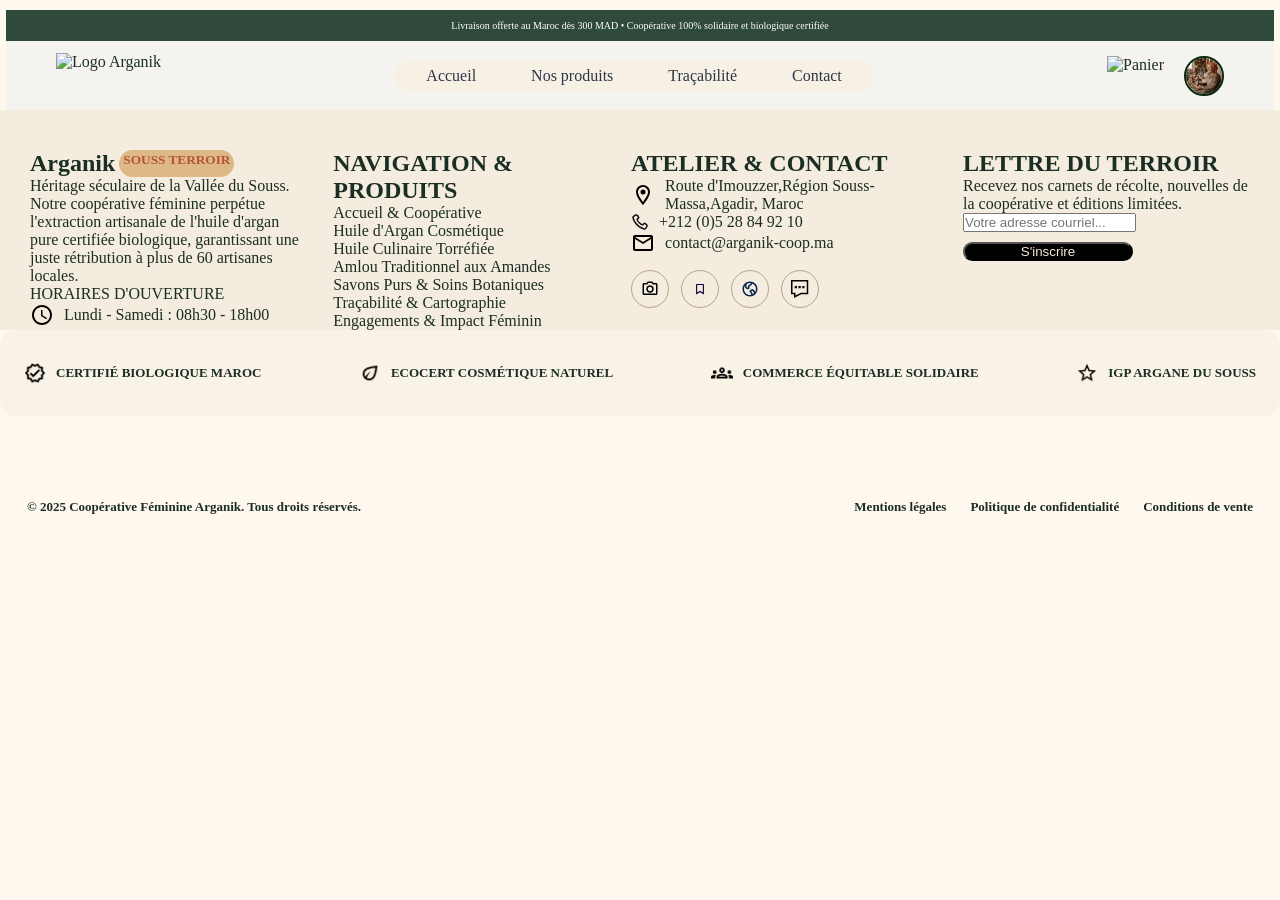
==== index.html @ 03d0227c "Amelioration du site" ====
<!DOCTYPE html>
<html lang="en">
  <head>
    <meta charset="UTF-8" />
    <meta name="viewport" content="width=device-width, initial-scale=1" />
    <title>Arganik</title>
    <link rel="stylesheet" href="style.css" />
  </head>

  <body>
    <header>
      <div class="headline">
        <p>
          Livraison offerte au Maroc dès 300 MAD • Coopérative 100% solidaire et
          biologique certifiée
        </p>
      </div>
        
<div class="navbar">
  <img id="logo" src="image/arganik-logo.png" alt="Logo Arganik" />

  <input type="checkbox" id="menu-toggle">

  <label for="menu-toggle" class="burger">
    ☰
  </label>

  <nav aria-label="Navigation principale">
       <ul class="menu">
                    <li><a href="index.html" class="lien-actif">Accueil</a></li>
                    <li><a href="ourProducts.html">Nos produits</a></li>
                    <li><a href="Traçabilité.html">Traçabilité</a></li>
                    <li><a href="contact-commande.html">Contact</a></li>
  </nav>

  <div class="user">
    <img id="panier" src="image/ajout-panier.svg" alt="Panier">
    <img id="profile" src="image/avatar-utilisateur.jpg" alt="Profil">
  </div>
</div>

      </div>
    </header>
    <main></main>
    <footer class="footer">
      <div class="footer-conteneur">
        <div class="pied-haut">
          <div>
            <div class="footer-h2">
              <h2>Arganik</h2>
              <h5 class="footer-pretitle">SOUSS TERROIR</h5>
            </div>
            <p>
              Héritage séculaire de la Vallée du Souss. Notre coopérative
              féminine perpétue l'extraction artisanale de l'huile d'argan pure
              certifiée biologique, garantissant une juste rétribution à plus de
              60 artisanes locales.
            </p>
            <p class="color">HORAIRES D'OUVERTURE</p>
            <div class="footer-icons">
              <img src="icons/horloge.svg" alt="" />
              <p>Lundi - Samedi : 08h30 - 18h00</p>
            </div>
          </div>
          <div>
            <h2>NAVIGATION & PRODUITS</h2>
            <p>Accueil & Coopérative</p>
            <p>Huile d'Argan Cosmétique</p>
            <p>Huile Culinaire Torréfiée</p>
            <p>Amlou Traditionnel aux Amandes</p>
            <p>Savons Purs & Soins Botaniques</p>
            <p>Traçabilité & Cartographie</p>
            <p>Engagements & Impact Féminin</p>
          </div>
          <div>
            <h2>ATELIER & CONTACT</h2>
            <div class="footer-icons">
              <img src="icons/localisation.svg" />
              <p>Route d'Imouzzer,Région Souss-Massa,Agadir, Maroc</p>
            </div>
            <div class="footer-icons">
              <img src="icons/call-receive-svgrepo-com.svg" class="call-icon" />
              <p>+212 (0)5 28 84 92 10</p>
            </div>
            <div class="footer-icons">
              <img src="icons/email.svg" />
              <p>contact@arganik-coop.ma</p>
            </div>
            <div class="footer-icons">
              <div class="icons">
                <img src="icons/appareil-photo.svg" class="icon" />
              </div>
              <div class="icons">
                <img src="icons/save-svgrepo-com.svg" class="icon" />
              </div>
              <div class="icons">
                <img src="icons/world-2-svgrepo-com.svg" class="icon" />
              </div>
              <div class="icons">
                <img src="icons/contact-us-svgrepo-com.svg" class="icon" />
              </div>
            </div>
          </div>
          <div>
            <h2>LETTRE DU TERROIR</h2>
            <p>
              Recevez nos carnets de récolte, nouvelles de la coopérative et
              éditions limitées.
            </p>
            <input type="text" placeholder="Votre adresse courriel..." />
            <button type="submit" class="footer-button">S'inscrire</button>
          </div>
        </div>

        <div class="lower-bottom">
          <div>
            <img src="img/certifie.png" alt="" />
            <p>CERTIFIÉ BIOLOGIQUE MAROC</p>
          </div>

          <div>
            <img src="img/feuille-eco.png" alt="" />
            <p>ECOCERT COSMÉTIQUE NATUREL</p>
          </div>

          <div>
            <img src="img/groupe.png" alt="" />
            <p>COMMERCE ÉQUITABLE SOLIDAIRE</p>
          </div>

          <div>
            <img src="img/etoile-vide.png" alt="" />
            <p>IGP ARGANE DU SOUSS</p>
          </div>
        </div>

        <div class="lower-bottom2">
          <p>© 2025 Coopérative Féminine Arganik. Tous droits réservés.</p>
          <div class="lower-bottom3">
            <p>Mentions légales</p>
            <p>Politique de confidentialité</p>
            <p>Conditions de vente</p>
          </div>
        </div>
      </div>
    </footer>
  </body>
</html>
---- style.css ----
* {
  box-sizing: border-box;
  margin: 0;
  padding: 0;
}

body {
  margin: 0;
  min-height: 100vh;
  display: flex;
  flex-direction: column;
  background: #fff8ef;
  color: #1b2e23;
}

p {
  margin: 0;
}

.page-bottom {
  padding: 14px 5%;
}

.lower-bottom {
  display: flex;
  justify-content: space-between;
  align-items: center;
  gap: 24px;
  flex-wrap: wrap;
  background: rgb(249 242 230);
  padding: 32px 24px;
  border-radius: 16px;
  font-size: 13px;
  font-weight: 700;
  text-transform: uppercase;
}

.lower-bottom div {
  display: flex;
  align-items: center;
  gap: 10px;
}

.lower-bottom img {
  width: 22px;
  height: 22px;
  flex-shrink: 0;
}

.lower-bottom2 {
  display: flex;
  justify-content: space-between;
  align-items: center;
  flex-wrap: wrap;
  gap: 16px;
  margin-top: 56px;
  padding: 27px;
  font-size: 13px;
  font-weight: 600;
}

.lower-bottom3 {
  display: flex;
  flex-wrap: wrap;
  gap: 12px 24px;
}

.pied-haut {
  display: grid;
  grid-template-columns: auto auto auto auto;

  background-color: #f4ecde;
  justify-content: center;
  padding: 40px 30px 0 30px;
  gap: 30px;
}
.footer-h2 {
  display: flex;
  gap: 4px;
}
.footer-button {
  color: antiquewhite;
  background-color: black;
  border-radius: 12px;
  width: 170px;
  margin-top: 10px;
}

.footer-pretitle {
  color: #b5562f;
  background-color: burlywood;
  border-radius: 4em;
  padding: 2px 4px 0px 4px;
}
header {
  margin: 10px 6px 0 6px;
}

.headline {
  width: 100%;
  height: auto;
  background-color: #2f4a3a;
  display: flex;
  align-items: center;
  justify-content: center;
}

.headline p {
  text-align: center;
  color: white;
  font-size: 10px;
  white-space: wrap;
  padding: 10px 0 10px 0;
}

.navbar {
  display: flex;
  align-items: center;
  justify-content: space-between;
  background-color: #f5f3ef;
  padding: 12px 50px;
}

#logo {
  cursor: pointer;
  height: 45px;
  width: auto;
}

.menu {
  display: flex;
  align-items: center;
  gap: 15px;
  list-style: none;
  background-color: #f7f0e4;
  padding: 6px 12px;
  border-radius: 30px;
}

.menu li a {
  text-decoration: none;
  color: #2d3748;
  font-size: 1rem;
  padding: 10px 20px;
  border-radius: 20px;
}

.menu li a:hover {
  background-color: #2d4b3e;
  color: #ffffff;
}

.user {
  cursor: pointer;
  display: flex;
  gap: 20px;
}

#profile {
  width: 40px;
  height: 40px;
  border-radius: 50%;
  border: 2px solid #05290b;
  cursor: pointer;
}

/* Burger caché sur ordinateur */
#menu-toggle,
.burger {
  display: none;
}

/* responsive design du header */
@media (max-width: 768px) {
  .navbar {
    padding: 12px 16px;
    flex-wrap: wrap;
  }

  #logo {
    height: 38px;
  }

  .burger {
    display: block;
    font-size: 28px;
    cursor: pointer;
    order: 2;
  }

  .user {
    order: 3;
    align-items: center;
    gap: 8px;
  }

  #profile {
    width: 32px;
    height: 32px;
  }

  .navbar nav {
    display: none;
    width: 100%;
    order: 4;
  }

  #menu-toggle:checked ~ nav {
    display: block;
  }

  .menu {
    flex-direction: column;
    align-items: stretch;
    gap: 8px;
    margin-top: 12px;
    padding: 12px;
    border-radius: 12px;
  }

  .menu li a {
    display: block;
    padding: 12px;
  }
}


.footer-icons:has(.icons) {
  display: flex;
  align-items: center;
  gap: 12px;
  margin-top: 15px;
}

.footer-icons .icons {
  width: 38px;
  height: 38px;
  display: flex;
  align-items: center;
  justify-content: center;
  border: 1px solid #b8a58c;
  border-radius: 50%;
}


.footer-icons .icons .icon {
  width: 18px;
  height: 18px;
  object-fit: contain;
}
.footer-icons .call-icon {
  width: 18px;
  height: 18px;
  object-fit: contain;
  flex-shrink: 0;
}

.footer-icons {
  display: flex;
  align-items: center;
  gap: 10px;
}
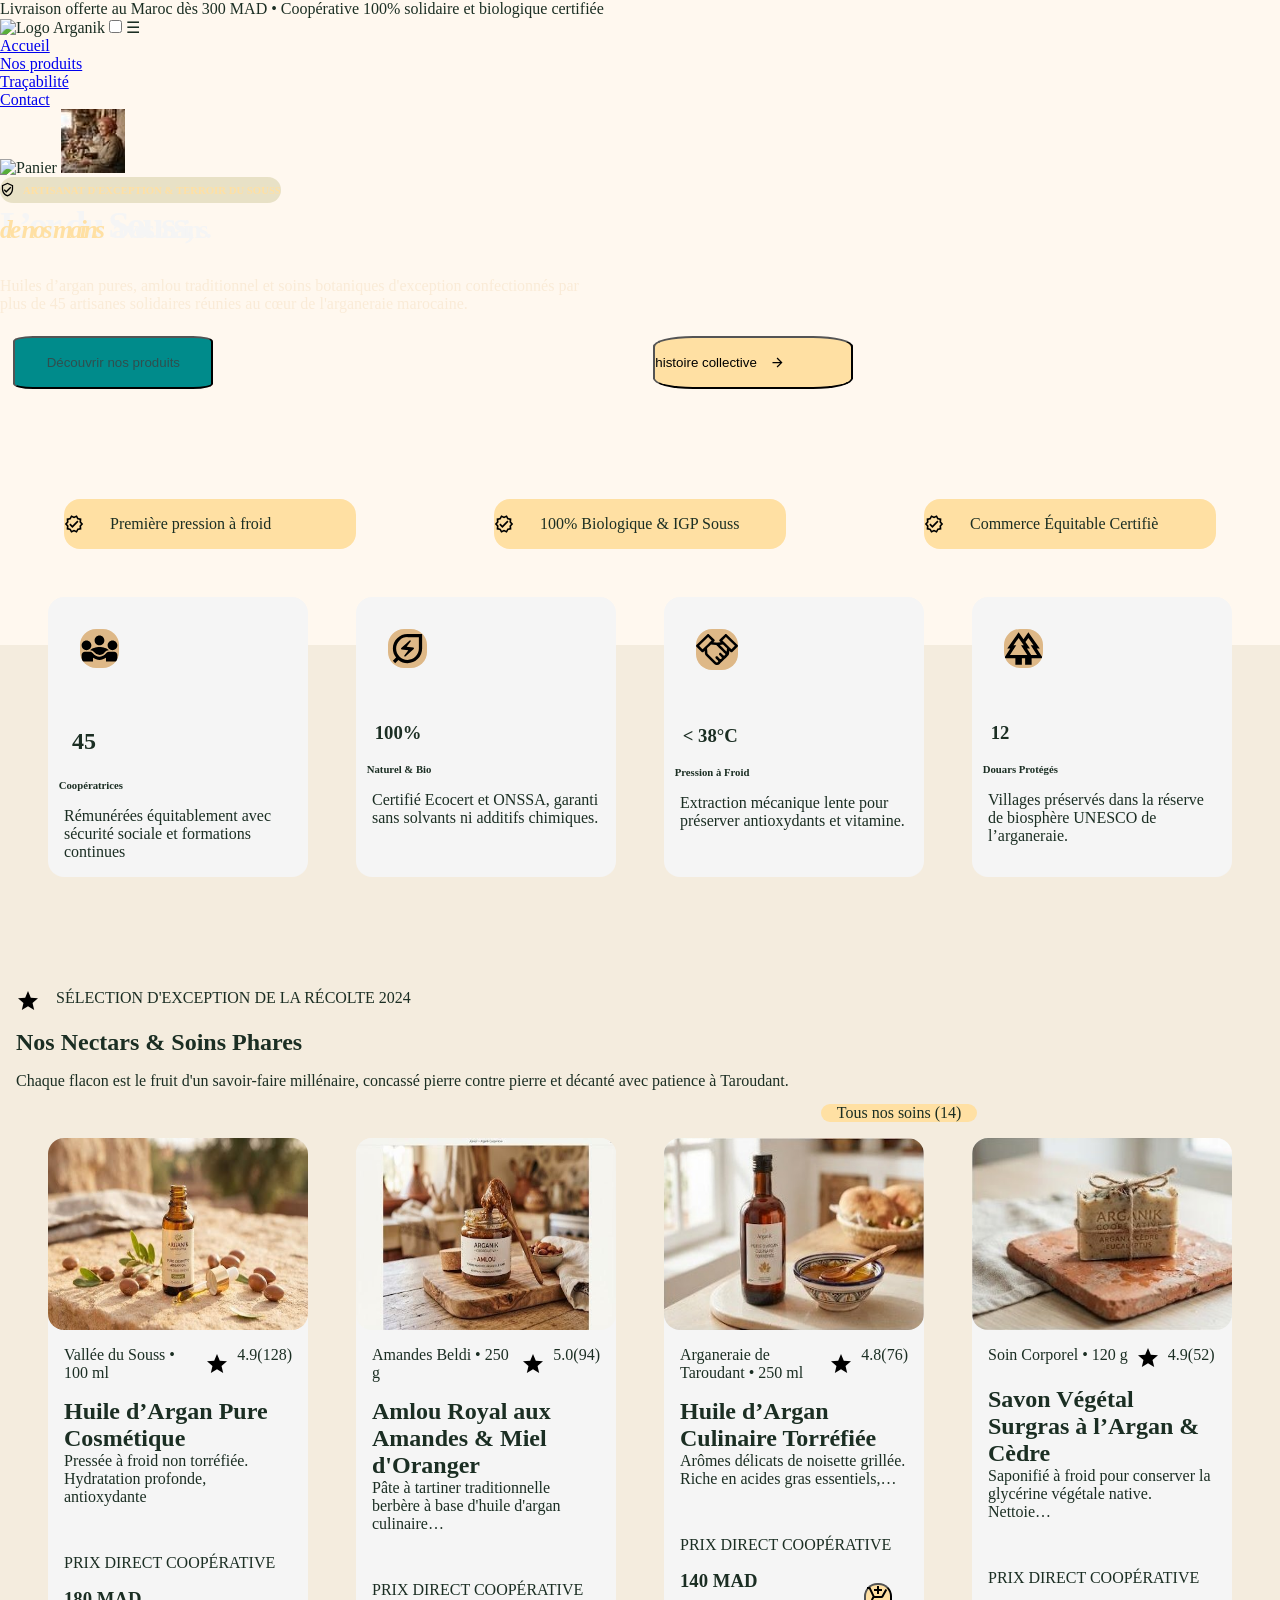
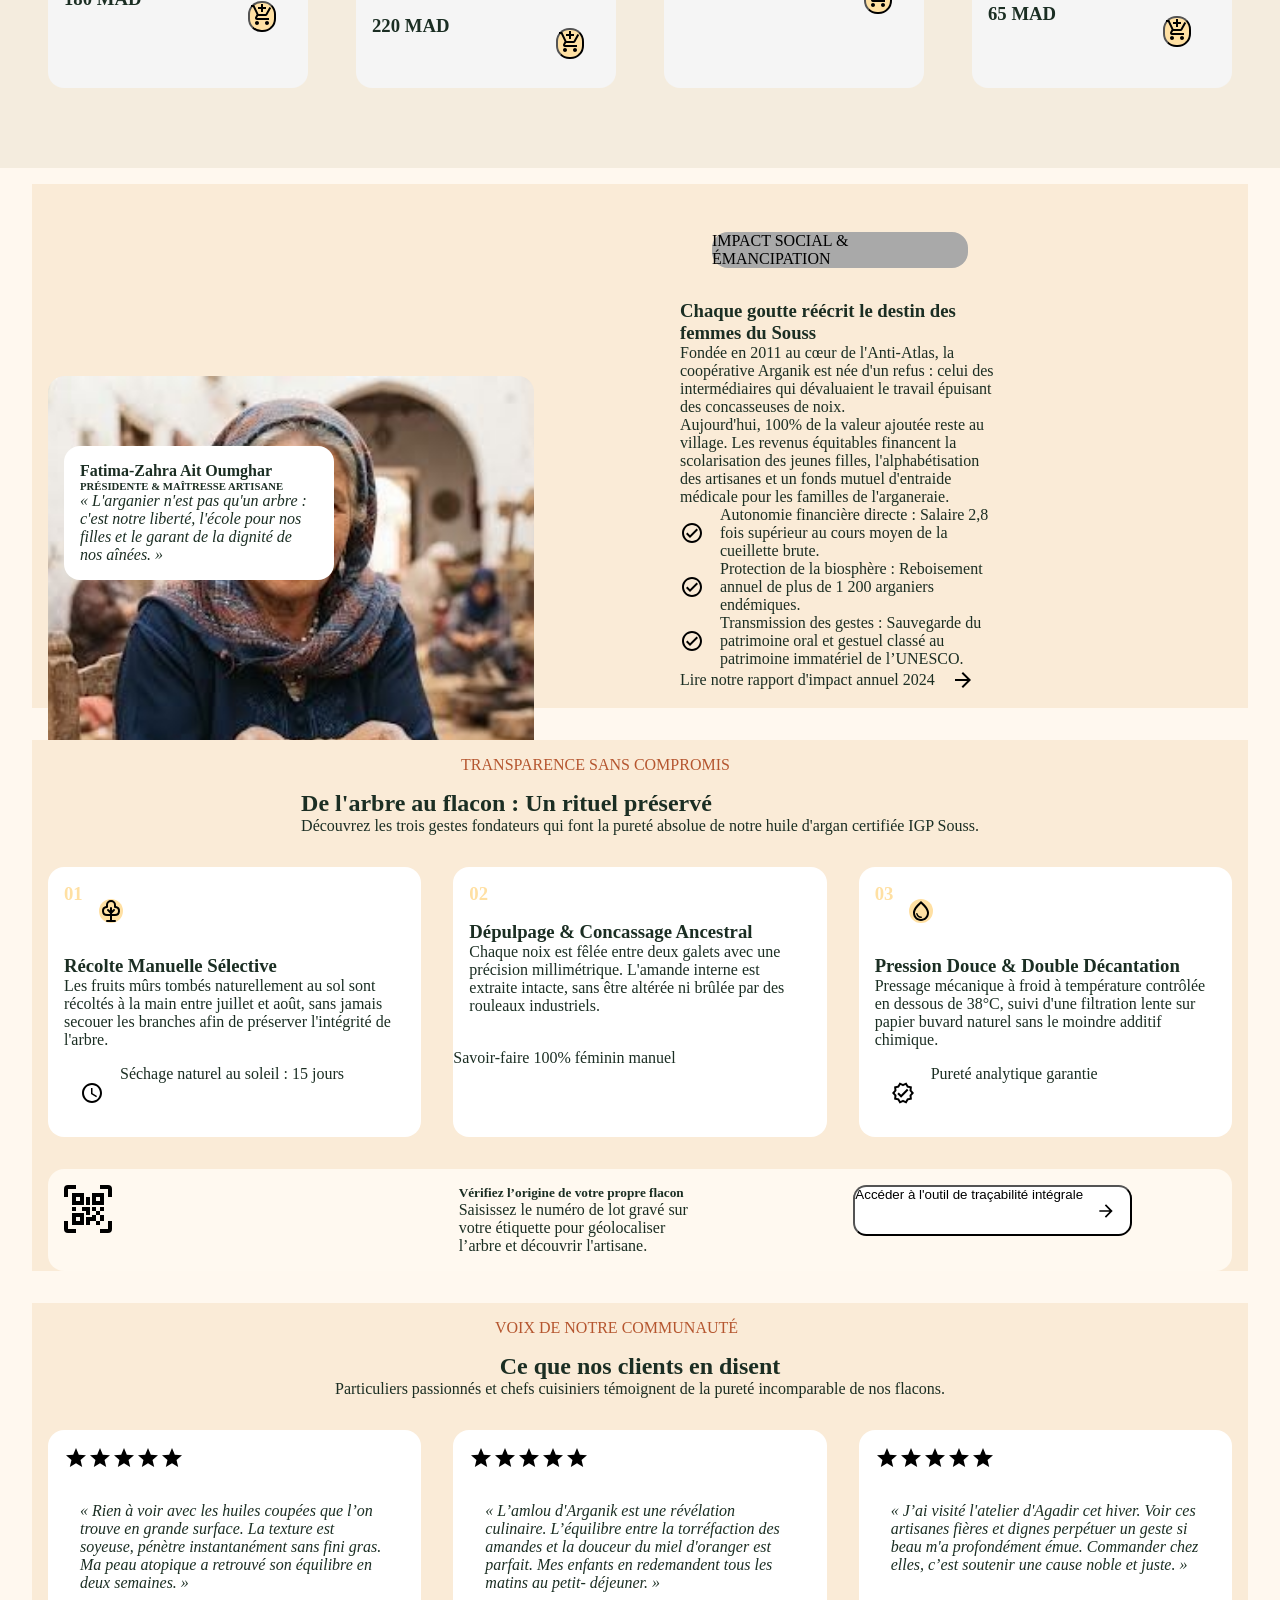
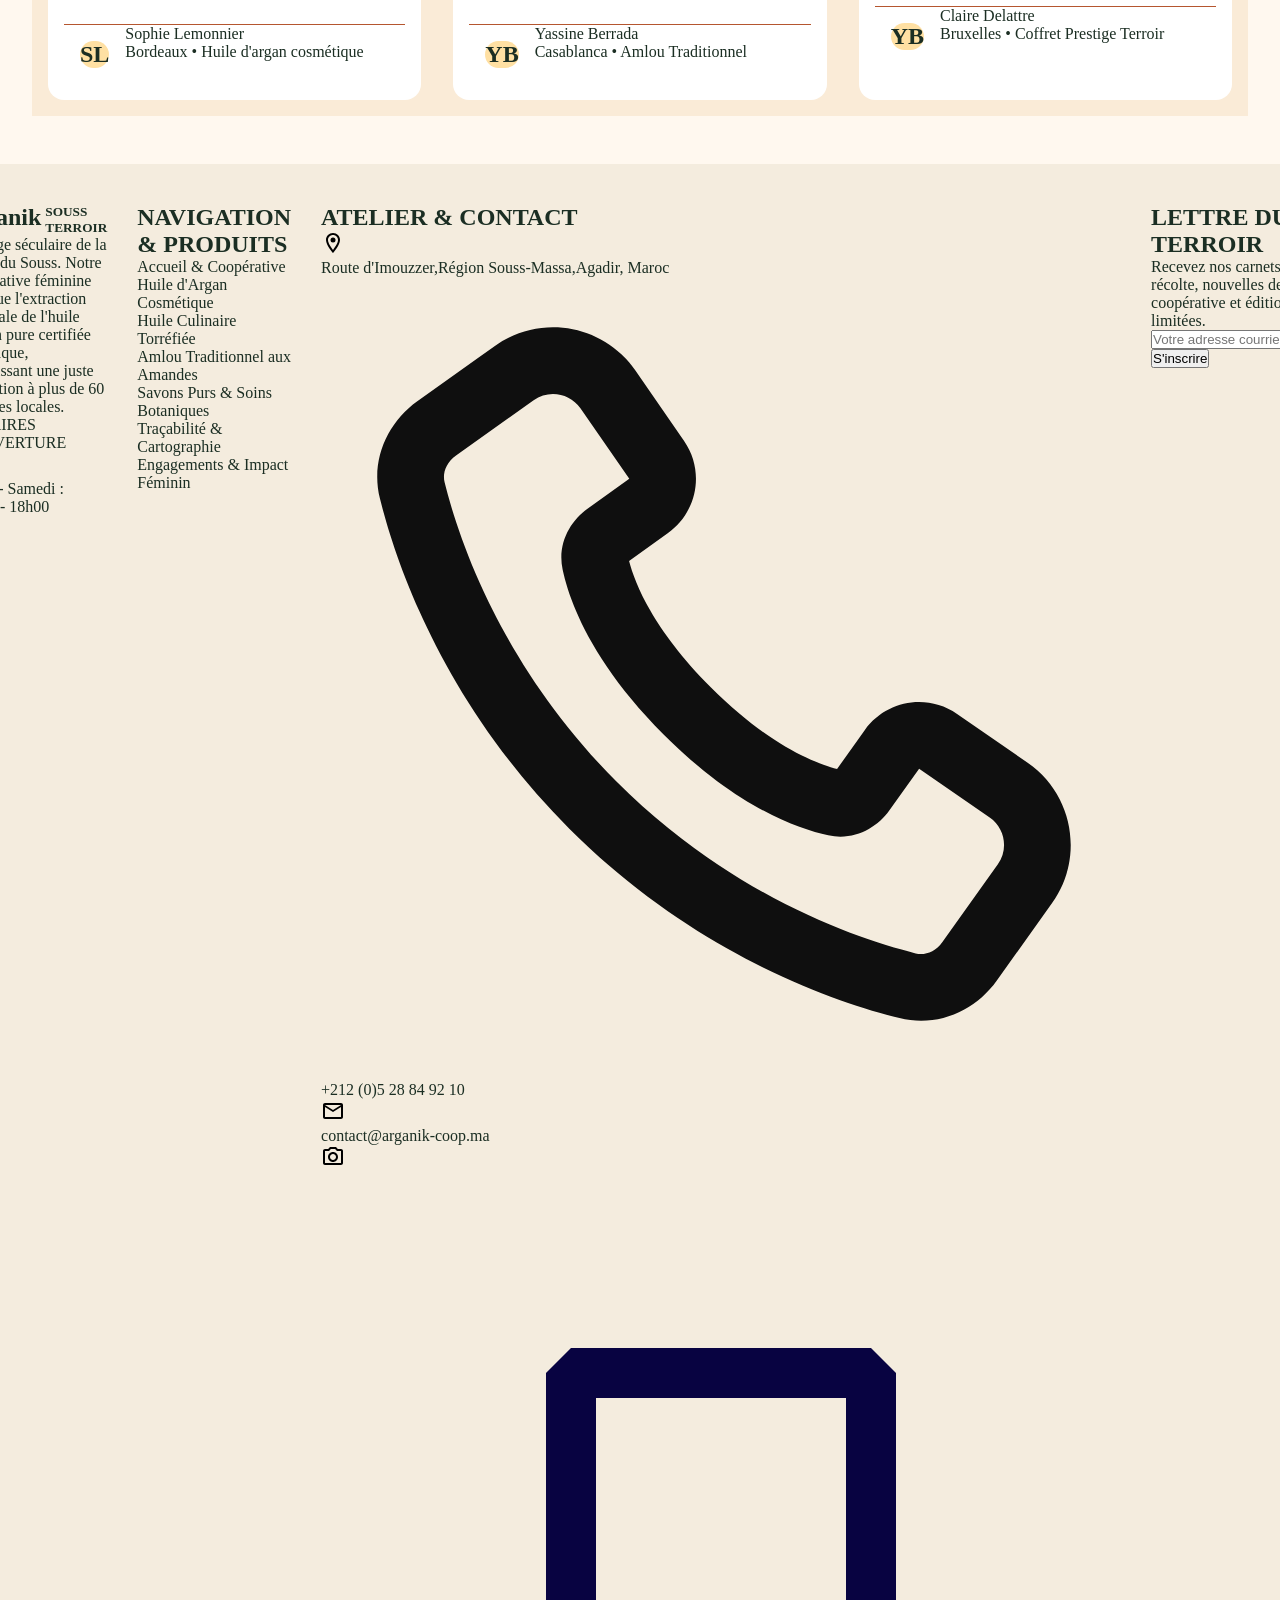
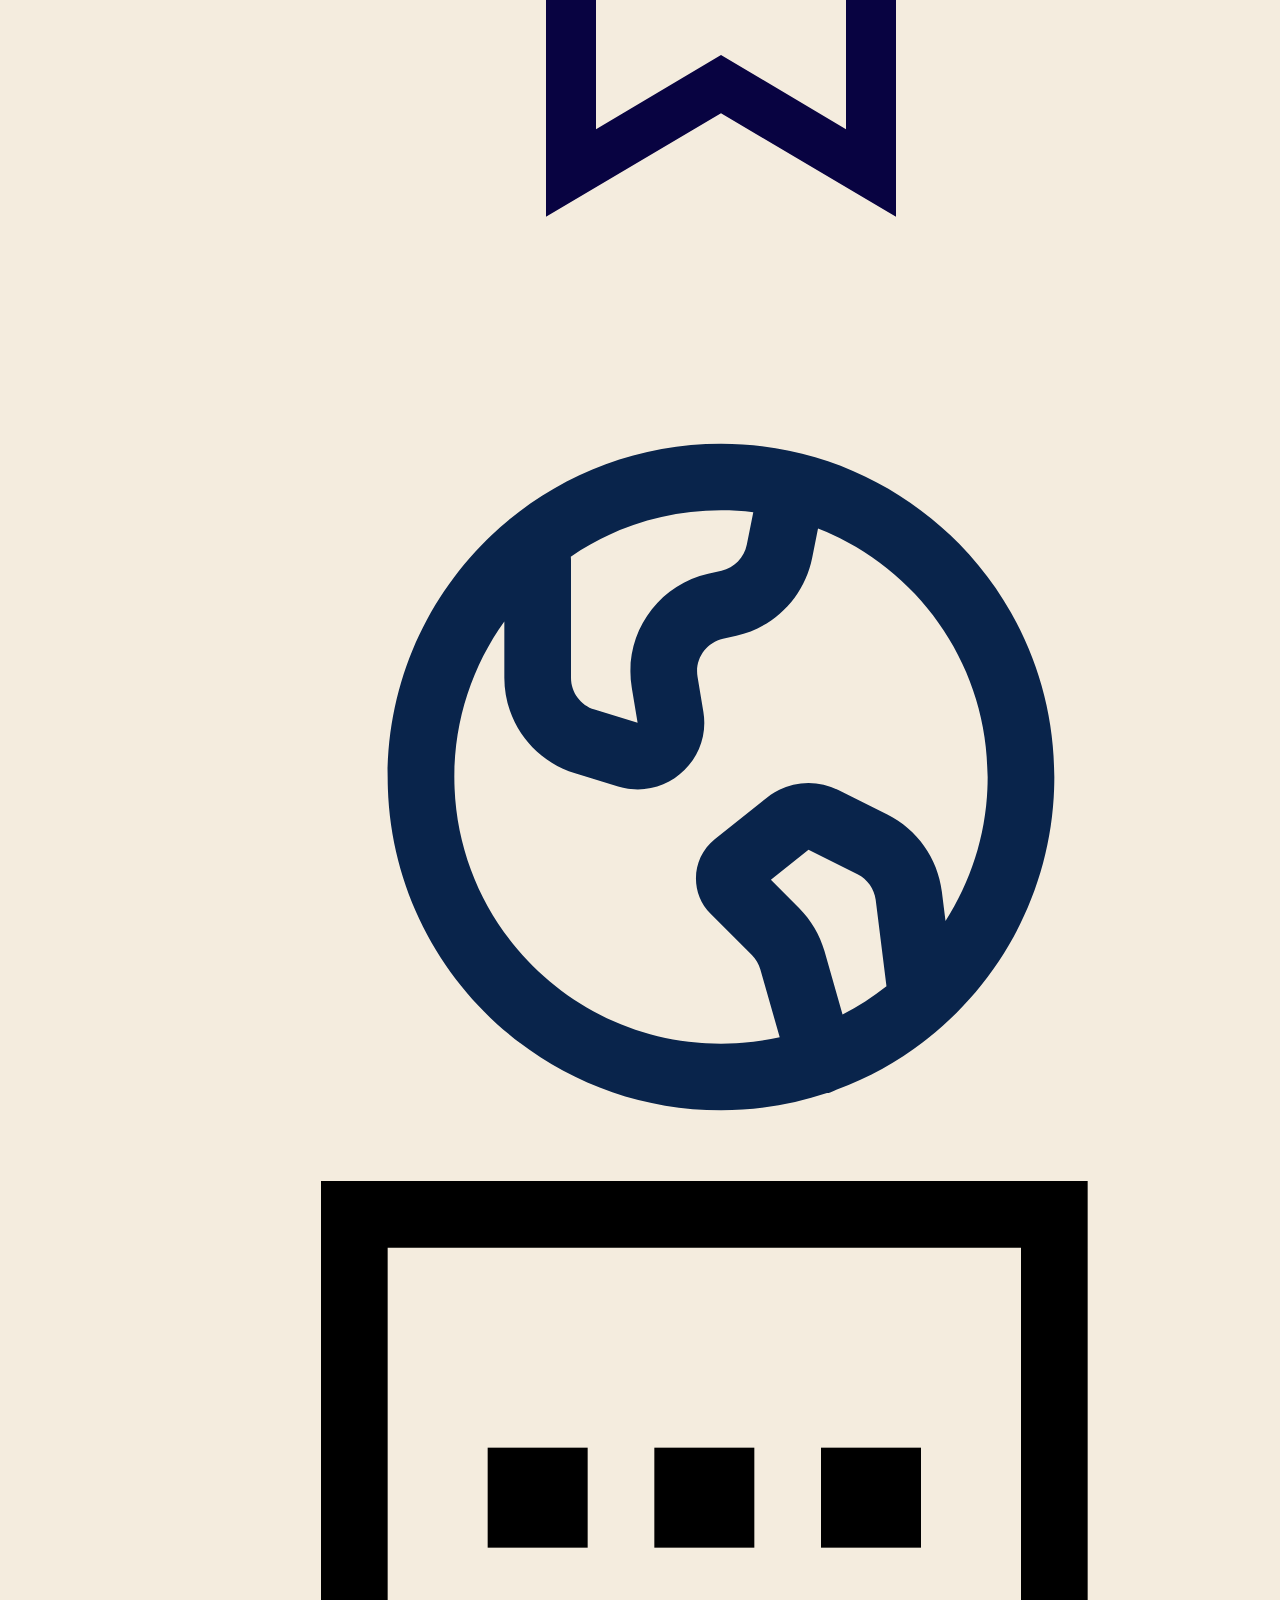
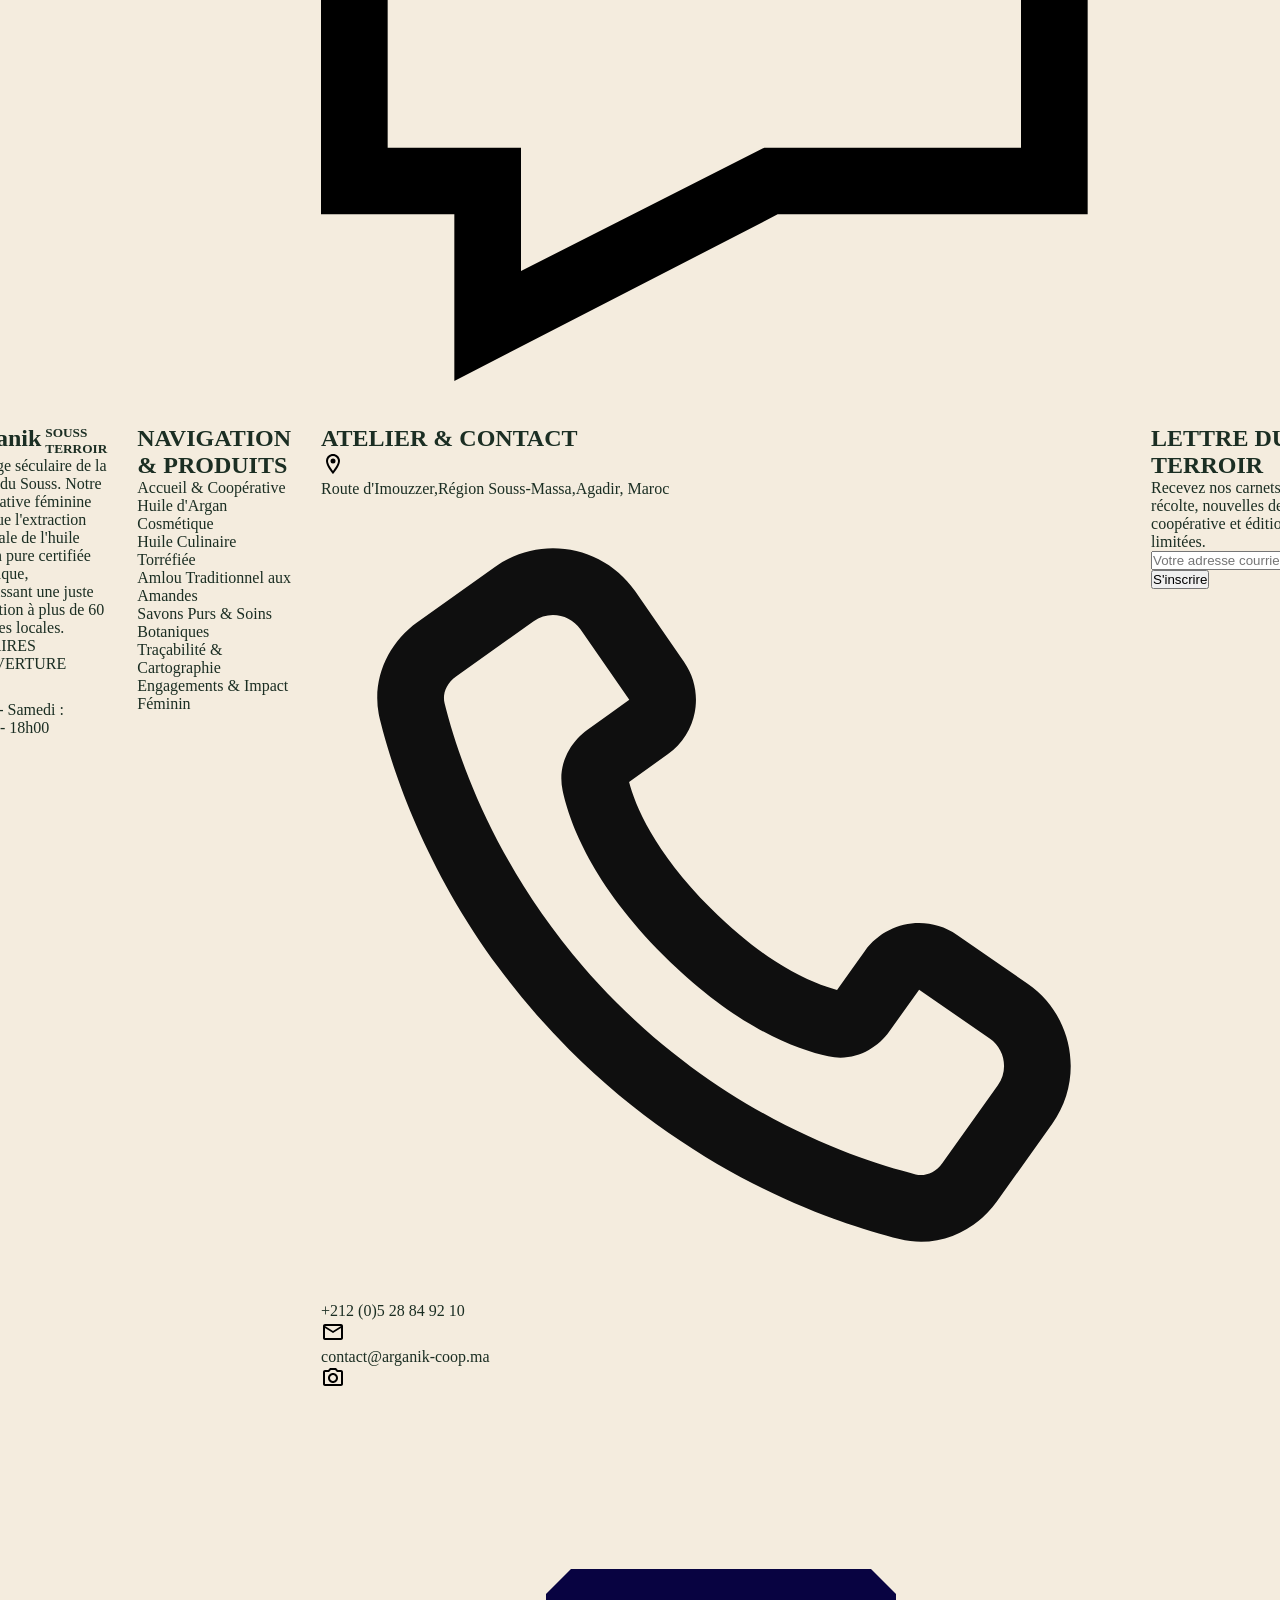
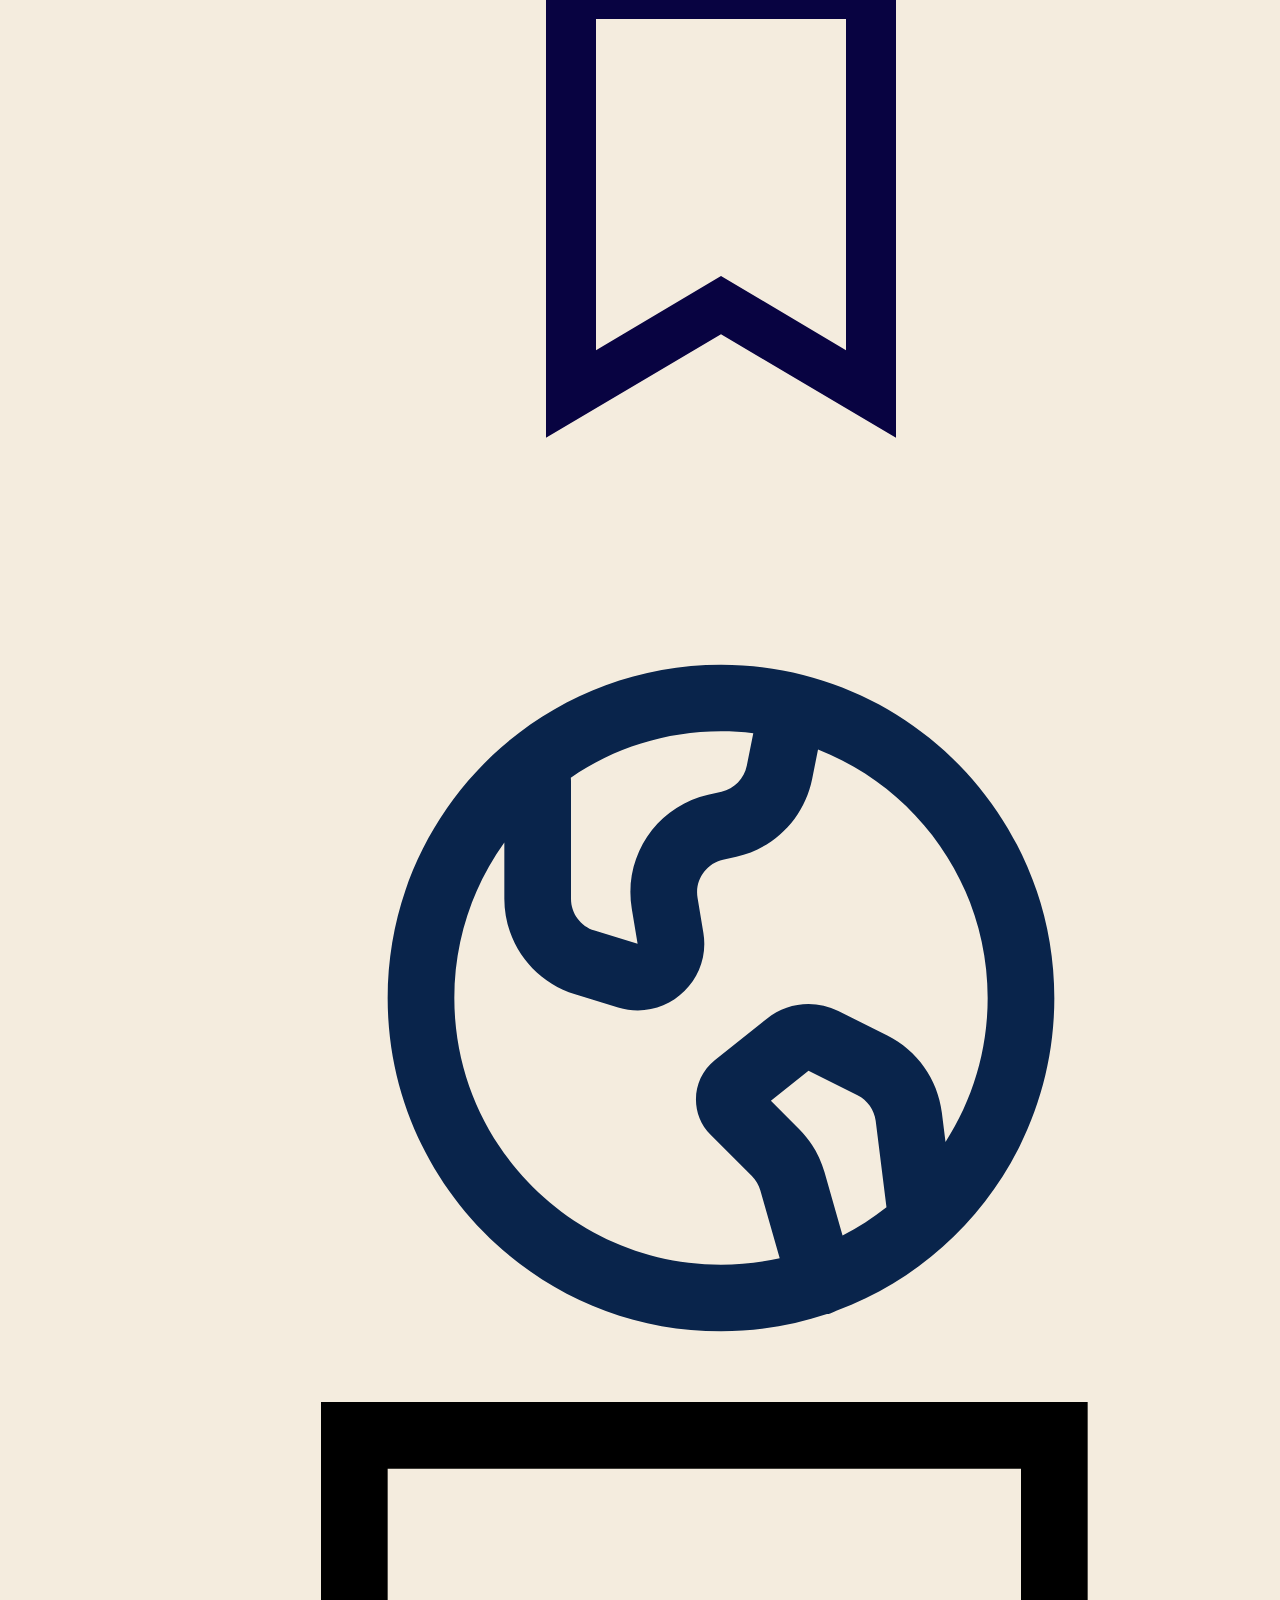
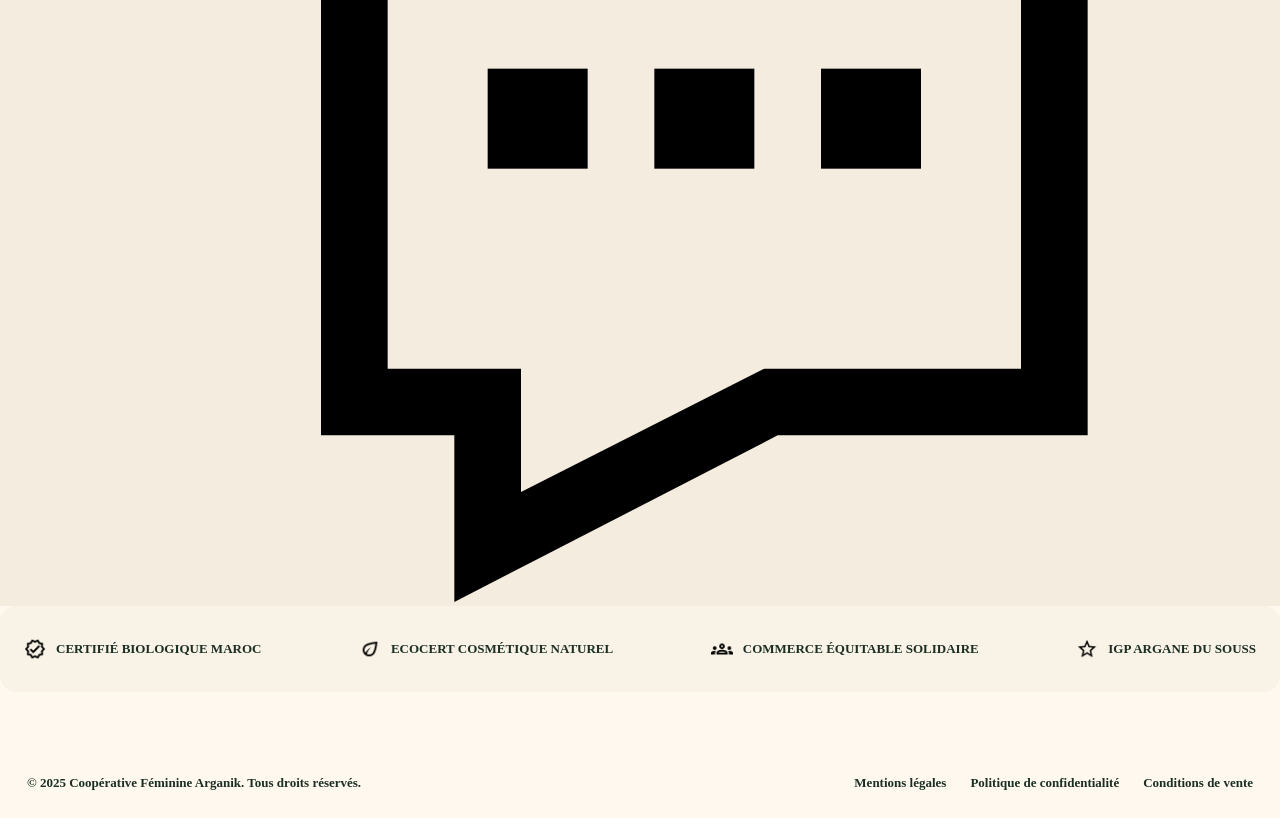
==== commit 0de0d715: "Merge branch 'feat-footer' into dev" ====
--- a/index.html
+++ b/index.html
@@ -26,11 +26,12 @@
   </label>
 
   <nav aria-label="Navigation principale">
-       <ul class="menu">
-                    <li><a href="index.html" class="lien-actif">Accueil</a></li>
-                    <li><a href="ourProducts.html">Nos produits</a></li>
-                    <li><a href="Traçabilité.html">Traçabilité</a></li>
-                    <li><a href="contact-commande.html">Contact</a></li>
+    <ul class="menu">
+      <li><a href="index.html" class="lien-actif">Accueil</a></li>
+      <li><a href="produits.html">Nos produits</a></li>
+      <li><a href="tracabilite.html">Traçabilité</a></li>
+      <li><a href="contact.html">Contact</a></li>
+    </ul>
   </nav>
 
   <div class="user">
@@ -41,8 +42,493 @@
 
       </div>
     </header>
-    <main></main>
+    
+<body>
+    <main id="Accueil" class="main-background">
+        <section class="backgrnd_img">
+            <div class="hero-icons">
+                <img src="icons/bouclier.svg" class="bouclier-icon">
+                <h6 class="Accueil-icon-title">ARTISANAT D'EXCEPTION & TERROIR DU SOUSS</h6>
+            </div>
+            <div class="hero-smt">
+                <div class="hero-title">
+                    <h1>L’or du Souss,</h1>
+                </div>
+                <div class="sous-title">
+                    <h3 class="sous-title-1"><em>de nos mains </em></h3>
+                    <h3 class="hero-title"> à vos mains.</h3>
+                </div>
+            </div>
+            <div class="hero-p">Huiles d’argan pures, amlou traditionnel et soins botaniques d'exception
+                confectionnés par plus de 45 artisanes solidaires réunies au cœur de l'arganeraie marocaine.</div>
+            <div class="buttons">
+                <article>
+                    <button  type="submit" class="button-produits" href="ourProducts.html">Découvrir nos produits</button>
+                </article>
+                <article>
+                    <button type="submit" class="button-histoire">
+                        histoire collective
+                        <img src="icons/fleche-droite.svg" class="icon-fleche">
+                    </button>
+                </article>
+            </div>
+            <div class="hero-certifie-home">
+                <article class="icon-certifie-home">
+                    <img src="icons/certifie.svg" class="certifiee">
+                    <p class="certifiee-p">Première pression à froid</p>
+                </article>
+                <article class="icon-certifie-home">
+                    <img src="icons/certifie.svg" class="certifiee">
+                    <p class="certifiee-p"> 100% Biologique & IGP Souss</p>
+                </article>
+                <article class="icon-certifie-home">
+                    <img src="icons/certifie.svg" class="certifiee">
+                    <p class="certifiee-p">Commerce Équitable Certifiè</p>
+                </article>
+            </div>
+
+        </section>
+
+        <section class="background1">
+
+            <div class="blocks">
+                <article class="block">
+                    <img src="icons/diversite.svg" class="icon-blocks">
+                    <h2 class="inside-blocks">45</h2>
+                    <h6 class="inside-blocks">Coopératrices</h6>
+                    <p class="inside-blocks">Rémunérées équitablement avec sécurité sociale et formations continues</p>
+                </article>
+                <article class="block">
+                    <img src="icons/feuille-energie.svg" class="icon-blocks">
+                    <h3 class="inside-blocks">100%</h3>
+                    <h6 class="inside-blocks">Naturel & Bio</h6>
+                    <p class="inside-blocks">Certifié Ecocert et ONSSA, garanti sans solvants ni additifs chimiques.</p>
+                </article>
+                <article class="block">
+                    <img src="icons/hand-shake-handshake-svgrepo-com.svg" class="hand-icon">
+                    <h3 class="inside-blocks">
+                        < 38°C</h3>
+                            <h6 class="inside-blocks">Pression à Froid</h6>
+                            <p class="inside-blocks">Extraction mécanique lente pour préserver antioxydants et vitamine.
+                            </p>
+                </article>
+                <article class="block">
+                    <img src="icons/foret.svg" class="icon-blocks">
+                    <h3 class="inside-blocks">12</h3>
+                    <h6 class="inside-blocks">Douars Protégés</h6>
+                    <p class="inside-blocks">Villages préservés dans la réserve de biosphère UNESCO de l’arganeraie.</p>
+                </article>
+            </div>
+
+            <div class="etoile">
+                <img src="icons/etoile.svg">
+                <p>SÉLECTION D'EXCEPTION DE LA RÉCOLTE 2024</p>
+            </div>
+
+            <div class="home-title">
+                <h1>Nos Nectars & Soins Phares</h1>
+            </div>
+
+            <div class="home-p">
+                <div>
+                    <p>Chaque flacon est le fruit d'un savoir-faire millénaire, concassé pierre contre pierre et décanté
+                        avec patience à Taroudant.</p>
+                </div>
+                <div class="home-a">
+                    <p>Tous nos soins (14)</p>
+                </div>
+            </div>
+
+
+            <div class="blocks">
+
+                <article class="block">
+                    <img src="imgproduct/huile-argan-culinaire-03 (1).jpg" class="huile-img1" alt="huile d'argan">
+                    <div class="prduct-home-1">
+                        <p>Vallée du Souss • 100 ml</p>
+                        <img src="icons/etoile.svg">
+                        <p> 4.9(128)</p>
+                    </div>
+                    <div class="home-productinfo">
+                        <h2>Huile d’Argan Pure Cosmétique</h2>
+                        <p>Pressée à froid non torréfiée. Hydratation profonde, antioxydante</p>
+                    </div>
+                    <div class="home-prix">
+                        <p>PRIX DIRECT COOPÉRATIVE</p>
+                    </div>
+                    <div class="home-achat">
+                        <h3>180 MAD</h3>
+                        <button class="home-panier-button">
+                            <img src="icons/ajout-panier.svg">
+                        </button>
+                    </div>
+                </article>
+
+                <article class="block">
+
+                    <img src="imgproduct/huile-argan-culinaire-01 (1).jpg" class="huile-img2" alt="amlou royal">
+                    <div class="prduct-home-1">
+                        <p>Amandes Beldi • 250 g</p>
+                        <img src="icons/etoile.svg">
+                        <p>5.0(94)</p>
+                    </div>
+
+                    <div class="home-productinfo">
+                        <h2>Amlou Royal aux Amandes & Miel d'Oranger</h2>
+                        <p>Pâte à tartiner traditionnelle berbère à base d'huile d'argan culinaire…</p>
+                    </div>
+
+                    <div class="home-prix">
+                        <p>PRIX DIRECT COOPÉRATIVE</p>
+                    </div>
+
+                    <div class="home-achat">
+                        <h3>220 MAD</h3>
+                        <button class="home-panier-button">
+                            <img src="icons/ajout-panier.svg">
+                        </button>
+                    </div>
+
+                </article>
+
+                <article class="block">
+                    <img src="imgproduct/huile-argan-cosmetique-01 (1).jpg" class="huile-img3" alt="huile d'argan">
+
+                    <div class="prduct-home-1">
+                        <p>Arganeraie de Taroudant • 250 ml</p>
+                        <img src="icons/etoile.svg">
+                        <p> 4.8(76)</p>
+                    </div>
+                    <div class="home-productinfo">
+                        <h2>Huile d’Argan Culinaire Torréfiée</h2>
+                        <p>Arômes délicats de noisette grillée. Riche en acides gras essentiels,…</p>
+                    </div>
+
+                    <div class="home-prix">
+                        <p>PRIX DIRECT COOPÉRATIVE</p>
+                    </div>
+
+                    <div class="home-achat">
+                        <h3>140 MAD</h3>
+                        <button class="home-panier-button">
+                            <img src="icons/ajout-panier.svg">
+                        </button>
+                    </div>
+
+                </article>
+
+                <article class="block">
+                    <img src="imgproduct/serum-argan-figue-barbarie (1).jpg" class="huile-img4" alt="savon végétal">
+
+                    <div class="prduct-home-1">
+                        <p>Soin Corporel • 120 g</p>
+                        <img src="icons/etoile.svg">
+                        <p>4.9(52)</p>
+                    </div>
+                    <div class="home-productinfo">
+                        <h2>Savon Végétal Surgras à l’Argan & Cèdre</h2>
+                        <p>Saponifié à froid pour conserver la glycérine végétale native. Nettoie…</p>
+                    </div>
+
+                    <div class="home-prix">
+                        <p>PRIX DIRECT COOPÉRATIVE</p>
+                    </div>
+                    <div class="home-achat">
+                        <h3>65 MAD</h3>
+                        <button class="home-panier-button">
+                            <img src="icons/ajout-panier.svg">
+                        </button>
+                    </div>
+                </article>
+            </div>
+        </section>
+
+        <section class="background">
+            <div class="home-pic-pstn">
+
+                <article class="women-infos">
+                    <div class="women-infos-d">
+                        <div class="women-infos-txt">
+                            <h4>Fatima-Zahra Ait Oumghar</h4>
+                            <h6>PRÉSIDENTE & MAÎTRESSE ARTISANE</h6>
+                            <p><em>« L'arganier n'est pas qu'un arbre : c'est notre liberté,
+                                    l'école pour nos filles et le garant de la dignité de
+                                    nos aînées. »</em></p>
+                        </div>
+                    </div>
+                    <img src="image/impact-presidente-fatima-zahra.jpg" alt="Fatima-Zahra Ait Oumghar, artisane de l'arganier" >
+                </article>
+
+                <article class="home-smt">
+                    <div class="home-sprt">
+                        <P>IMPACT SOCIAL & ÉMANCIPATION</P>
+                    </div>
+                    <h1>Chaque goutte réécrit le destin des femmes du Souss</h1>
+                    <div class="home-title2">
+                        <p>Fondée en 2011 au cœur de l'Anti-Atlas, la coopérative Arganik est née d'un refus : celui des
+                            intermédiaires qui dévaluaient le travail épuisant des concasseuses de noix.</p>
+                        <p>Aujourd'hui, 100% de la valeur ajoutée reste au village. Les revenus équitables financent la
+                            scolarisation des jeunes filles, l'alphabétisation des artisanes et un fonds mutuel
+                            d'entraide médicale pour les familles de l'arganeraie.</p>
+                    </div>
+                    <div class="home-iconss">
+                        <img src="icons/coche-cercle.svg">
+                        <p>Autonomie financière directe : Salaire 2,8 fois supérieur au cours moyen de la cueillette
+                            brute.</p>
+                    </div>
+                    <div class="home-iconss">
+                        <img src="icons/coche-cercle.svg">
+                        <p>Protection de la biosphère : Reboisement annuel de plus de 1 200 arganiers endémiques.</p>
+                    </div>
+                    <div class="home-iconss">
+                        <img src="icons/coche-cercle.svg">
+                        <p>Transmission des gestes : Sauvegarde du patrimoine oral et gestuel classé au patrimoine
+                            immatériel de l’UNESCO.</p>
+                    </div>
+                    <div class="home-iconss">
+                        <p>Lire notre rapport d'impact annuel 2024</p>
+                        <img src="icons/fleche-droite.svg">
+                    </div>
+                </article>
+            </div>
+
+        </section>
+
+        <section class="background">
+
+            <div class="home-cntr">
+                <p class="home-ST">TRANSPARENCE SANS COMPROMIS</p>
+                <h1>De l'arbre au flacon : Un rituel préservé</h1>
+                <p>Découvrez les trois gestes fondateurs qui font la pureté absolue de notre huile d'argan certifiée IGP
+                    Souss.</p>
+            </div>
+            <div class="home-blocks3-">
+
+                <article class="home-block3">
+
+                    <div class="home-block3-n">
+                        <h1>01</h1>
+                        <img src="icons/tree-branch-4-svgrepo-com.svg" class="tree-icon">
+                    </div>
+                    <div class="home-block3-txt">
+                        <h3>Récolte Manuelle Sélective</h3>
+                        <p>Les fruits mûrs tombés naturellement au sol sont récoltés à la main entre juillet et août,
+                            sans jamais secouer les branches afin de préserver l'intégrité de l'arbre.</p>
+                    </div>
+                    <div class="block3-icons">
+                        <img src="icons/horloge.svg" class="horloge-icon">
+                        <p>Séchage naturel au soleil : 15 jours</p>
+                    </div>
+                </article>
+                <article class="home-block3">
+                    <div class="home-block3-n">
+                        <h1>02</h1>
+                        <img src="">
+                    </div>
+                    <div class="home-block3-txt">
+                        <h3>Dépulpage & Concassage Ancestral</h3>
+                        <p>Chaque noix est fêlée entre deux galets avec
+                            une précision millimétrique. L'amande interne
+                            est extraite intacte, sans être altérée ni brûlée
+                            par des rouleaux industriels.</p>
+                    </div>
+                    <div>
+                        <img src="">
+                        <p>Savoir-faire 100% féminin manuel</p>
+                    </div>
+
+                </article>
+                <article class="home-block3">
+                    <div class="home-block3-n">
+                        <h1>03</h1>
+                        <img src="icons/goutte.svg" class="goutte-icon">
+                    </div>
+                    <div class="home-block3-txt">
+                        <h3>Pression Douce & Double Décantation</h3>
+                        <p>Pressage mécanique à froid à température
+                            contrôlée en dessous de 38°C, suivi d'une
+                            filtration lente sur papier buvard naturel sans le
+                            moindre additif chimique.</p>
+                    </div>
+                    <div class="block3-icons">
+                        <img src="icons/certifie.svg" class="horloge-icon">
+                        <p>Pureté analytique garantie</p>
+                    </div>
+
+                </article>
+            </div>
+            <div class="home-scan">
+                <div class="scan">
+                    <img src="icons/scan-qrcode-svgrepo-com.svg" class="scan-icon">
+                </div>
+                <div class="scan-txt">
+                    <h5>Vérifiez l’origine de votre propre flacon</h5>
+                    <p>Saisissez le numéro de lot gravé sur votre étiquette pour géolocaliser l’arbre et découvrir
+                        l'artisane.</p>
+                </div>
+                <div class="scan-button">
+                    <button class="scan-button-">
+                        <p> Accéder à l'outil de traçabilité intégrale</p>
+                        <img src="icons/fleche-droite.svg" class="scan-flech">
+                    </button>
+                </div>
+            </div>
+        </section>
+        <section class="background">
+
+            <div class="home-cntr">
+                <p class="home-ST">VOIX DE NOTRE COMMUNAUTÉ</p>
+                <h1 class="home-t1">Ce que nos clients en disent</h1>
+                <p>Particuliers passionnés et chefs cuisiniers témoignent de la pureté
+                    incomparable de nos flacons.</p>
+            </div>
+
+            <div class="home-blocks3-">
+                <div class="home-block3">
+                    <div class="fivestars">
+                        <img src="icons/etoile.svg">
+                        <img src="icons/etoile.svg">
+                        <img src="icons/etoile.svg">
+                        <img src="icons/etoile.svg">
+                        <img src="icons/etoile.svg">
+                    </div>
+                    <p class="block3-p"><em>« Rien à voir avec les huiles coupées que
+                            l’on trouve en grande surface. La texture
+                            est soyeuse, pénètre instantanément
+                            sans fini gras. Ma peau atopique a
+                            retrouvé son équilibre en deux semaines.
+                            »</em></p>
+                    <div class="clients">
+                        <article class="clients-pfp">
+                            <h2>SL</h2>
+                        </article>
+                        <article>
+                            <p>Sophie Lemonnier</p>
+                            <p>Bordeaux • Huile d'argan cosmétique</p>
+                        </article>
+                    </div>
+                </div>
+                <div class="home-block3">
+                    <div class="fivestars">
+                        <img src="icons/etoile.svg">
+                        <img src="icons/etoile.svg">
+                        <img src="icons/etoile.svg">
+                        <img src="icons/etoile.svg">
+                        <img src="icons/etoile.svg">
+                    </div>
+                    <p class="block3-p"><em>« L’amlou d'Arganik est une révélation
+                            culinaire. L’équilibre entre la torréfaction
+                            des amandes et la douceur du miel
+                            d'oranger est parfait. Mes enfants en
+                            redemandent tous les matins au petit-
+                            déjeuner. »</em></p>
+                    <div class="clients">
+                        <article class="clients-pfp">
+                            <h2>YB</h2>
+                        </article>
+                        <article>
+                            <p> Yassine Berrada</p>
+                            <p>Casablanca • Amlou Traditionnel</p>
+                        </article>
+                    </div>
+                </div>
+                <div class="home-block3">
+                    <div class="fivestars">
+                        <img src="icons/etoile.svg">
+                        <img src="icons/etoile.svg">
+                        <img src="icons/etoile.svg">
+                        <img src="icons/etoile.svg">
+                        <img src="icons/etoile.svg">
+                    </div>
+                    <p class="block3-p"><em>« J’ai visité l'atelier d'Agadir cet hiver. Voir
+                            ces artisanes fières et dignes perpétuer
+                            un geste si beau m'a profondément
+                            émue. Commander chez elles, c’est
+                            soutenir une cause noble et juste. »</em></p>
+                    <div class="clients">
+                        <article class="clients-pfp">
+                            <h2>YB</h2>
+                        </article>
+                        <article>
+                            <p>Claire Delattre</p>
+                            <p>Bruxelles • Coffret Prestige Terroir</p>
+                        </article>
+                    </div>
+                </div>
+            </div>
+        </section>
+    </main>
+
     <footer class="footer">
+        <div class="footer-conteneur">
+            <div class="pied-haut">
+                <div>
+                    <div class="footer-h2">
+                        <h2>Arganik</h2>
+                        <h5 class="footer-pretitle">SOUSS TERROIR</h5>
+                    </div>
+                    <p>Héritage séculaire de la Vallée du Souss.
+                        Notre coopérative féminine perpétue l'extraction artisanale de l'huile d'argan pure certifiée
+                        biologique,
+                        garantissant une juste rétribution à plus de 60 artisanes locales.</p>
+                    <p class="color">HORAIRES D'OUVERTURE</p>
+                    <div class="footer-icons">
+                        <img src="icons/horloge.svg">
+                        <p>Lundi - Samedi : 08h30 - 18h00</p>
+                    </div>
+                </div>
+                <div>
+                    <h2>NAVIGATION & PRODUITS</h2>
+                    <p>Accueil & Coopérative</p>
+                    <p>Huile d'Argan Cosmétique</p>
+                    <p>Huile Culinaire Torréfiée</p>
+                    <p>Amlou Traditionnel aux Amandes</p>
+                    <p>Savons Purs & Soins Botaniques</p>
+                    <p>Traçabilité & Cartographie</p>
+                    <p>Engagements & Impact Féminin</p>
+                </div>
+                <div>
+                    <h2>ATELIER & CONTACT</h2>
+                    <div class="footer-icons">
+                        <img src="icons/localisation.svg">
+                        <p>Route d'Imouzzer,Région Souss-Massa,Agadir, Maroc</p>
+                    </div>
+                    <div class="footer-icons">
+                        <img src="icons/call-receive-svgrepo-com.svg" class="call-icon">
+                        <p>+212 (0)5 28 84 92 10</p>
+                    </div>
+                    <div class="footer-icons">
+                        <img src="icons/email.svg">
+                        <p>contact@arganik-coop.ma</p>
+                    </div>
+                    <div class="footer-icons">
+                        <div class="icons">
+                            <img src="icons/appareil-photo.svg" class="icon">
+                        </div>
+                        <div class="icons">
+                            <img src="icons/save-svgrepo-com.svg" class="icon">
+                        </div>
+                        <div class="icons">
+                            <img src="icons/world-2-svgrepo-com.svg" class="icon">
+                        </div>
+                        <div class="icons">
+                            <img src="icons/contact-us-svgrepo-com.svg" class="icon">
+                        </div>
+                    </div>
+                </div>
+                <div>
+                    <h2>LETTRE DU TERROIR</h2>
+                    <p>Recevez nos carnets de récolte, nouvelles de la coopérative et éditions limitées.</p>
+                    <input type="text" placeholder="Votre adresse courriel...">
+                    <button type="submit" class="footer-button">S'inscrire</button>
+                </div>
+            </div>
+        </div>
+
+    </footer>
+
+</body>
+
       <div class="footer-conteneur">
         <div class="pied-haut">
           <div>
--- a/style.css
+++ b/style.css
@@ -1,3 +1,528 @@
+html,
+body {
+    width: 100%;
+    margin: 0;
+}
+
+/* hero css */
+.hero-icons {
+    display: flex;
+    justify-content: center;
+    align-items: center;
+    gap: 8px;
+
+    width: fit-content;
+    max-width: 100%;
+    height: 1.6em;
+
+    color: #FFE0A3;
+    background-color: rgba(190, 180, 120, 0.35);
+    border-radius: 4em;
+
+    font-size: 1em;
+}
+
+.bouclier-icon {
+    width: 15px;
+}
+
+.hero-title {
+    color: whitesmoke;
+    font-size: 1.6em;
+    letter-spacing: -3px;
+
+}
+
+.sous-title {
+    display: flex;
+    color: #F4ECDE;
+    gap: 10px;
+    position: relative;
+    bottom: 2em;
+}
+
+.sous-title-1 {
+    font-size: 1.6em;
+    letter-spacing: -3px;
+    color: #FFE0A3;
+}
+
+.buttons {
+    display: grid;
+    grid-template-columns: repeat(auto-fit, minmax(200px, 1fr));
+}
+
+.hero-p {
+    width: 100%;
+    max-width: 600px;
+    margin-bottom: 10px;
+    margin-right: auto;
+    color: antiquewhite;
+}
+
+
+.button-produits {
+    width: 15em;
+    height: 4em;
+    align-items: center;
+    gap: 1em;
+
+    background-color: darkcyan;
+    border-radius: 10%;
+    color: darkslategray;
+
+    margin: 1em;
+}
+
+.button-histoire {
+    width: 15em;
+    height: 4em;
+
+    display: flex;
+    gap: 1em;
+    align-items: center;
+    align-self: center;
+
+    background-color: #FFE0A3;
+    color: black;
+    border-radius: 20%;
+
+    margin: 1em;
+}
+
+.icon-fleche {
+    width: 15px;
+}
+
+.icon-certifie-home {
+    display: flex;
+    gap: 10px;
+    margin: 4em;
+
+    background-color: #FFE0A3;
+    border-radius: 1em;
+
+}
+
+.hero-certifie-home {
+    display: grid;
+    grid-template-columns: repeat(auto-fit, minmax(200px, 1fr));
+    align-content: center;
+    justify-content: center;
+
+    gap: 10px;
+    margin-top: 2em;
+}
+
+.certifiee {
+    width: 20px;
+
+}
+
+.certifiee-p {
+    margin: 1em;
+}
+
+/* home css */
+.blocks {
+    display: grid;
+    grid-template-columns: repeat(auto-fit, minmax(200px, 1fr));
+    gap: 1em;
+    margin: 2em;
+    position: relative;
+    bottom: 4em;
+}
+
+.block {
+    background-color: whitesmoke;
+    border-radius: 1em;
+    background-size: 3em;
+    margin: 1em;
+}
+
+.icon-blocks {
+    background-color: burlywood;
+    border-radius: 1em;
+    margin: 2em;
+    width: 15%;
+
+}
+
+.hand-icon {
+    width: 16%;
+    background-color: burlywood;
+    border-radius: 1em;
+    margin: 2em;
+}
+
+.inside-blocks {
+    display: grid;
+    grid-column: auto;
+    margin: 1em;
+}
+
+.background1 {
+    background-color: #F4ECDE;
+}
+
+.background {
+    background-color: antiquewhite;
+    position: relative;
+    bottom: 1em;
+    margin: 2em;
+}
+
+.home-title {
+    margin: 1em;
+}
+
+.home-p {
+    display: flex;
+    margin: 1em;
+}
+
+.etoile {
+    display: flex;
+    gap: 1em;
+    margin: 1em;
+}
+
+.prduct-home-1 {
+    display: flex;
+    flex-direction: row;
+    margin: 1em;
+    gap: 0.5em
+}
+
+.home-a {
+    background-color: #FFE0A3;
+    border-radius: 1em;
+
+    display: flex;
+
+    margin: 2em;
+    width: auto;
+    max-width: 100%;
+    padding: 0 1em 0 1em;
+}
+
+.home-topblock {
+    position: absolute;
+    margin-top: 100em;
+
+    background-color: darkgray;
+}
+
+
+.home-topblock {
+    position: absolute;
+    background-color: darkgray;
+    color: azure;
+}
+
+.huile-img1 {
+    position: relative;
+
+    max-width: 100%;
+    width: 20em;
+    height: 12em;
+    border-radius: 1em;
+
+    display: flex;
+    justify-content: center;
+    align-items: center;
+}
+
+.huile-img2 {
+    position: relative;
+
+    max-width: 100%;
+    width: 20em;
+    height: 12em;
+    border-radius: 1em;
+
+    display: flex;
+    justify-content: center;
+    align-items: center;
+}
+
+.huile-img3 {
+    position: relative;
+
+    max-width: 100%;
+    width: 20em;
+    height: 12em;
+    border-radius: 1em;
+
+    display: flex;
+    justify-content: center;
+    align-items: center;
+
+}
+
+.huile-img4 {
+    position: relative;
+
+    max-width: 100%;
+    width: 20em;
+    height: 12em;
+    border-radius: 1em;
+
+    display: flex;
+    justify-content: center;
+    align-items: center;
+}
+
+.home-prix {
+    margin: 1em;
+    margin-top: 3em;
+
+}
+
+.home-productinfo {
+    margin: 1em;
+    align-items: center;
+}
+
+.home-achat {
+    display: flex;
+    flex-direction: row;
+    margin: 1em;
+}
+
+.home-panier-button {
+    background-color: #FFE0A3;
+    border-radius: 1em;
+    margin: 1em;
+    margin-left: 8em;
+}
+
+.home-sprt {
+    display: flex;
+    align-content: center;
+    margin: 2em;
+
+    background-color: darkgray;
+    border-radius: 1em;
+    color: black;
+
+}
+
+.home-title2 {
+    max-width: 100%;
+}
+
+.home-iconss {
+    display: flex;
+    align-items: center;
+    gap: 1em;
+    width: 20em;
+}
+
+.home-pic-pstn {
+    display: grid;
+    grid-template-columns: repeat(auto-fit, minmax(min(100%, 200px), 1fr));
+    gap: 1em;
+    width: 100%;
+    min-width: 0;
+    margin: 1em;
+}
+
+.home-smt {
+    margin: 1em;
+    width: 100%;
+    max-width: 20em;
+    min-width: 0;
+    box-sizing: border-box;
+}
+
+.women-infos-d {
+    background-color: white;
+    border-radius: 1em;
+
+    position: absolute;
+    bottom: 1em;
+    left: 1em;
+    width: calc(100% - 2em);
+    box-sizing: border-box;
+    Z-index: 1;
+    bottom: 20em;
+    width: 50%;
+}
+
+.women-infos-txt {
+    margin: 1em;
+}
+
+.women-infos {
+    margin: 1em;
+    position: relative;
+    width: 90%;
+    min-width: 0;
+    margin: 0;
+    overflow: hidden;
+    border-radius: 1em;
+    top: 12em;
+}
+
+.women-infos img {
+    width: 90%;
+    max-width: 100%;
+    object-fit: cover;
+    object-position: center;
+    display: block;
+    height: 480px;
+    border-radius: 1em;
+}
+
+/* home.. */
+
+.home-cntr {
+    display: grid;
+    justify-content: center;
+    margin: 1em;
+}
+
+.home-ST {
+    color: #B5562F;
+    margin: 1em;
+    margin-left: 10em;
+}
+
+.home-t1 {
+    display: grid;
+    justify-content: center;
+}
+
+.home-blocks3- {
+    display: grid;
+    grid-template-columns: repeat(auto-fit, minmax(200px, 1fr));
+}
+
+.home-block3 {
+    background-color: white;
+    border-radius: 1em;
+    margin: 1em;
+
+}
+
+.home-block3-n {
+    color: #FFE0A3;
+    margin: 1em;
+    display: flex;
+}
+
+.goutte-icon {
+    background-color: #FFE0A3;
+    border-radius: 1em;
+    width: 1.5em;
+    margin: 1em;
+}
+
+.home-block3-txt {
+    margin: 1em;
+}
+
+.block3-icons {
+    display: flex;
+    margin: 1em;
+}
+
+.horloge-icon {
+    margin: 1em;
+}
+
+.tree-icon {
+    width: 1.5em;
+    background-color: #FFE0A3;
+    border-radius: 1em;
+    margin: 1em;
+}
+
+.home-scan {
+    background-color: #FFF9F0;
+    border-radius: 1em;
+    margin: 1em;
+
+    display: grid;
+    grid-template-columns: repeat(auto-fit, minmax(200px, 1fr));
+
+}
+
+.scan-icon {
+    width: 3em;
+    display: flex;
+    justify-content: center;
+    justify-self: center;
+    align-self: center;
+}
+
+.scan {
+    margin: 1em;
+}
+
+.scan-txt {
+    width: 60%;
+    min-width: 0;
+    margin: 1em;
+}
+
+.scan-button {
+    margin: 1em;
+
+}
+
+.scan-button- {
+    background-color: white;
+    border-radius: 1em;
+
+    display: flex;
+    align-content: center;
+}
+
+.scan-flech {
+    width: 1.5em;
+    margin: 1em;
+}
+
+.block3-p {
+    margin: 2em;
+    justify-content: center;
+}
+
+.fivestars {
+    display: flex;
+    margin: 1em;
+    width: 1em;
+}
+
+.clients {
+    border-top: 1px solid #B5562F;
+    margin: 1em;
+    display: flex;
+}
+
+.clients-pfp {
+    background-color: #FFE0A3;
+    border-radius: 16px;
+    margin: 1em;
+}
+
+
+
+
+
+
+
+/* footer css */
+.pied-haut {
+    display: grid;
+    grid-template-columns: repeat(auto-fit, minmax(200px, 1fr));
+    background-color: #F4ECDE;
+    justify-content: center;
+    padding: 40px 30px 0 30px;
+    gap: 30px;
+}
 * {
   box-sizing: border-box;
   margin: 0;
@@ -74,10 +599,21 @@
   padding: 40px 30px 0 30px;
   gap: 30px;
 }
+
 .footer-h2 {
+    display: flex;
+    gap: 4px;
+.footer-h2 {
   display: flex;
   gap: 4px;
 }
+
+.footer-button {
+    color: antiquewhite;
+    background-color: black;
+    border-radius: 12px;
+    width: 170px;
+    margin-top: 10px;
 .footer-button {
   color: antiquewhite;
   background-color: black;
@@ -87,15 +623,37 @@
 }
 
 .footer-pretitle {
+    color: #B5562F;
+    background-color: burlywood;
+    border-radius: 4em;
+    padding: 2px 4px 0px 4px;
+.footer-pretitle {
   color: #b5562f;
   background-color: burlywood;
   border-radius: 4em;
   padding: 2px 4px 0px 4px;
 }
+
+.color {
+    color: #C8962E;
 header {
   margin: 10px 6px 0 6px;
 }
 
+
+.call-icon {
+    width: 20px;
+
+}
+
+
+
+.icons {
+    background-color: #FFF9F0;
+    display: flex;
+    justify-items: center;
+    padding: 8px;
+    border-radius: 50%;
 .headline {
   width: 100%;
   height: auto;
@@ -105,6 +663,9 @@
   justify-content: center;
 }
 
+.icon {
+    width: 1em;
+    height: 1em;
 .headline p {
   text-align: center;
   color: white;
@@ -113,6 +674,74 @@
   padding: 10px 0 10px 0;
 }
 
+.footer-icons {
+    display: flex;
+    gap: 5px;
+}
+
+
+
+
+.backgrnd_img {
+    background-image: linear-gradient(to right, rgba(22, 51, 32, 0.9), rgba(14, 15, 14, 0.5)),
+        url("hero/accueil-hero-cooperatrices.jpg");
+    background-repeat: no-repeat;
+    backface-visibility: visible;
+    background-position: center;
+    background-size: cover;
+    background-attachment: scroll;
+    padding: 4em 2.6em;
+    position: relative;
+    width: 100%;
+    height: 40em;
+    box-sizing: border-box;
+    /* min-height: auto; */
+}
+
+.main-background {
+    background-color: #F4ECDE;
+}
+
+
+@media (max-width: 600px) {
+
+    .blocks,
+    .background,
+    .icon-certifie-home,
+    .home-smt {
+        margin: 1em 0;
+    }
+
+    .block {
+        position: relative;
+        top: 4em;
+    }
+
+    .women-infos-d {
+        position: relative;
+        z-index: 100;
+        top: 30em;
+    }
+
+    .hero-p,
+    .home-title2,
+    .scan-txt {
+        width: 100%;
+        max-width: 100%;
+    }
+
+    .home-ST {
+        margin-left: 0;
+    }
+
+    .home-panier-button {
+        margin-left: 1em;
+    }
+
+    .women-infos {
+        position: relative;
+        top: 0em;
+    }
 .navbar {
   display: flex;
   align-items: center;
@@ -223,40 +852,3 @@
     padding: 12px;
   }
 }
-
-
-.footer-icons:has(.icons) {
-  display: flex;
-  align-items: center;
-  gap: 12px;
-  margin-top: 15px;
-}
-
-.footer-icons .icons {
-  width: 38px;
-  height: 38px;
-  display: flex;
-  align-items: center;
-  justify-content: center;
-  border: 1px solid #b8a58c;
-  border-radius: 50%;
-}
-
-
-.footer-icons .icons .icon {
-  width: 18px;
-  height: 18px;
-  object-fit: contain;
-}
-.footer-icons .call-icon {
-  width: 18px;
-  height: 18px;
-  object-fit: contain;
-  flex-shrink: 0;
-}
-
-.footer-icons {
-  display: flex;
-  align-items: center;
-  gap: 10px;
-}
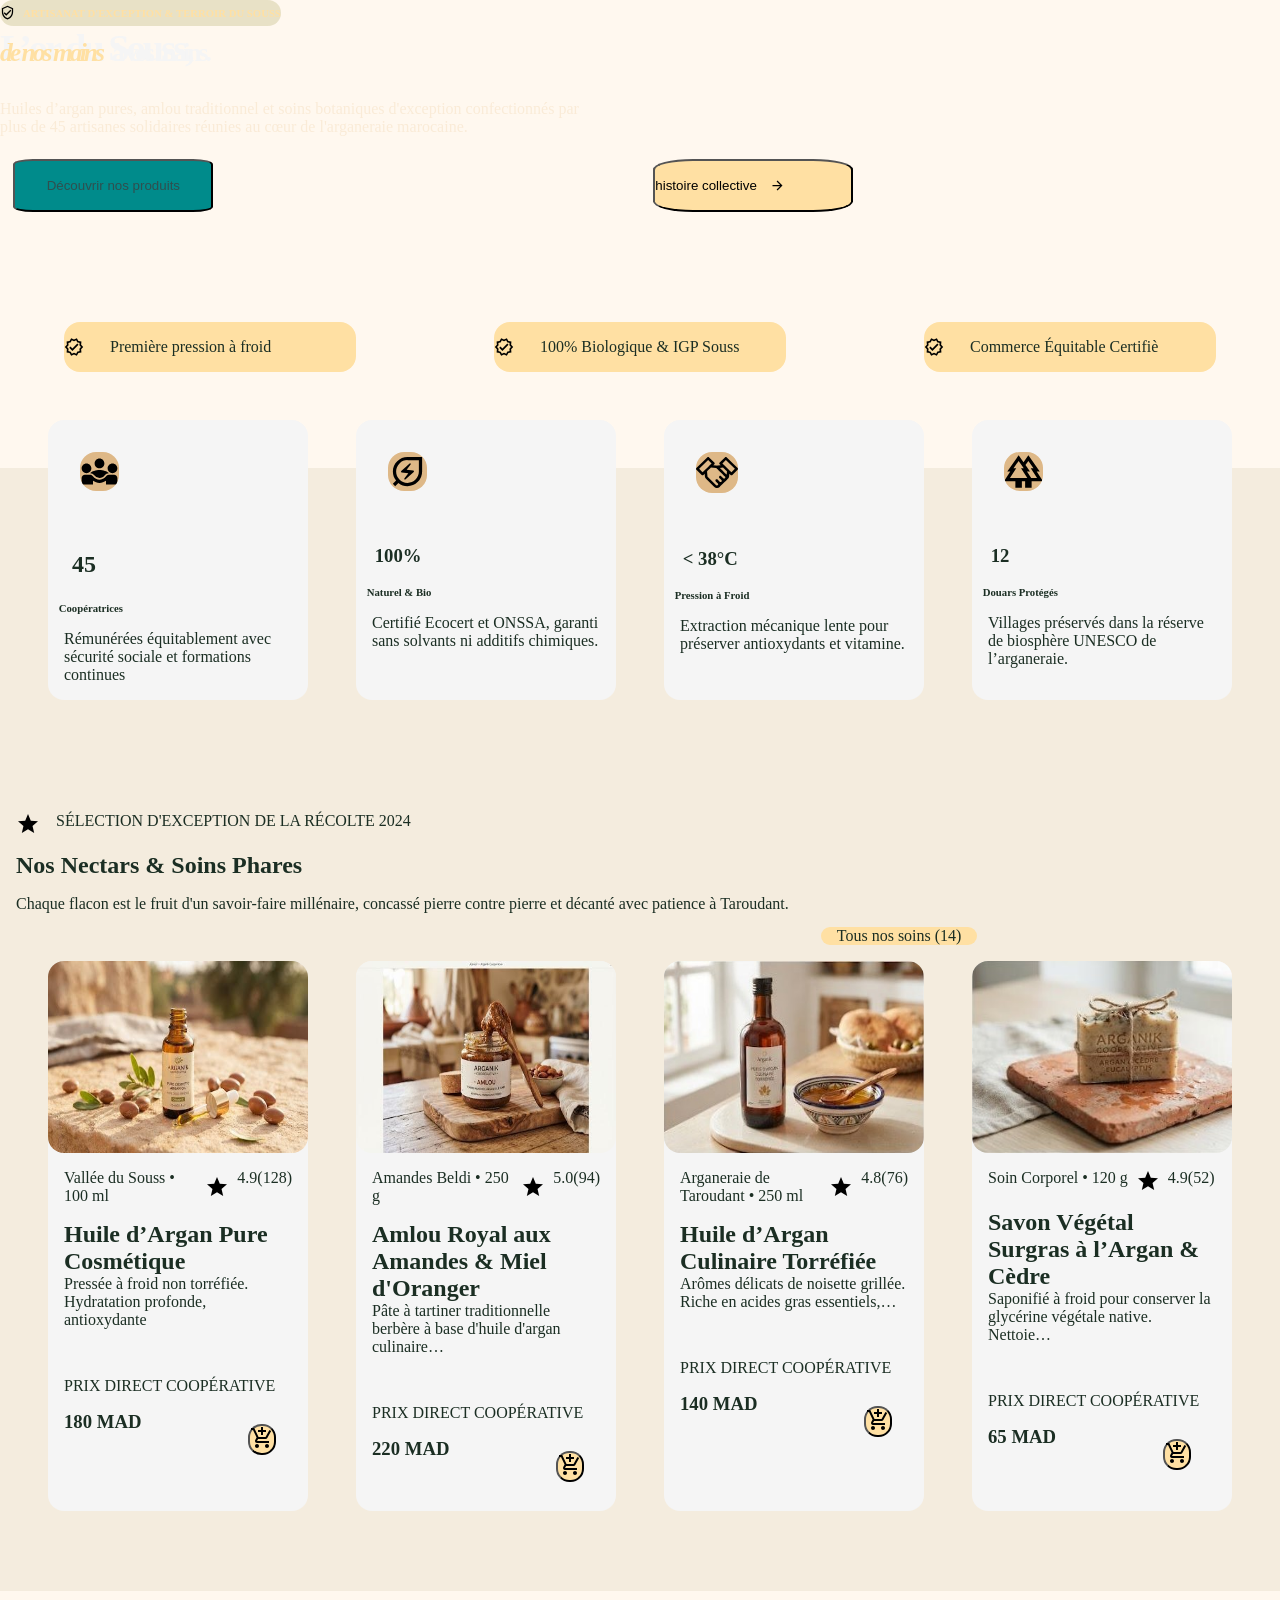
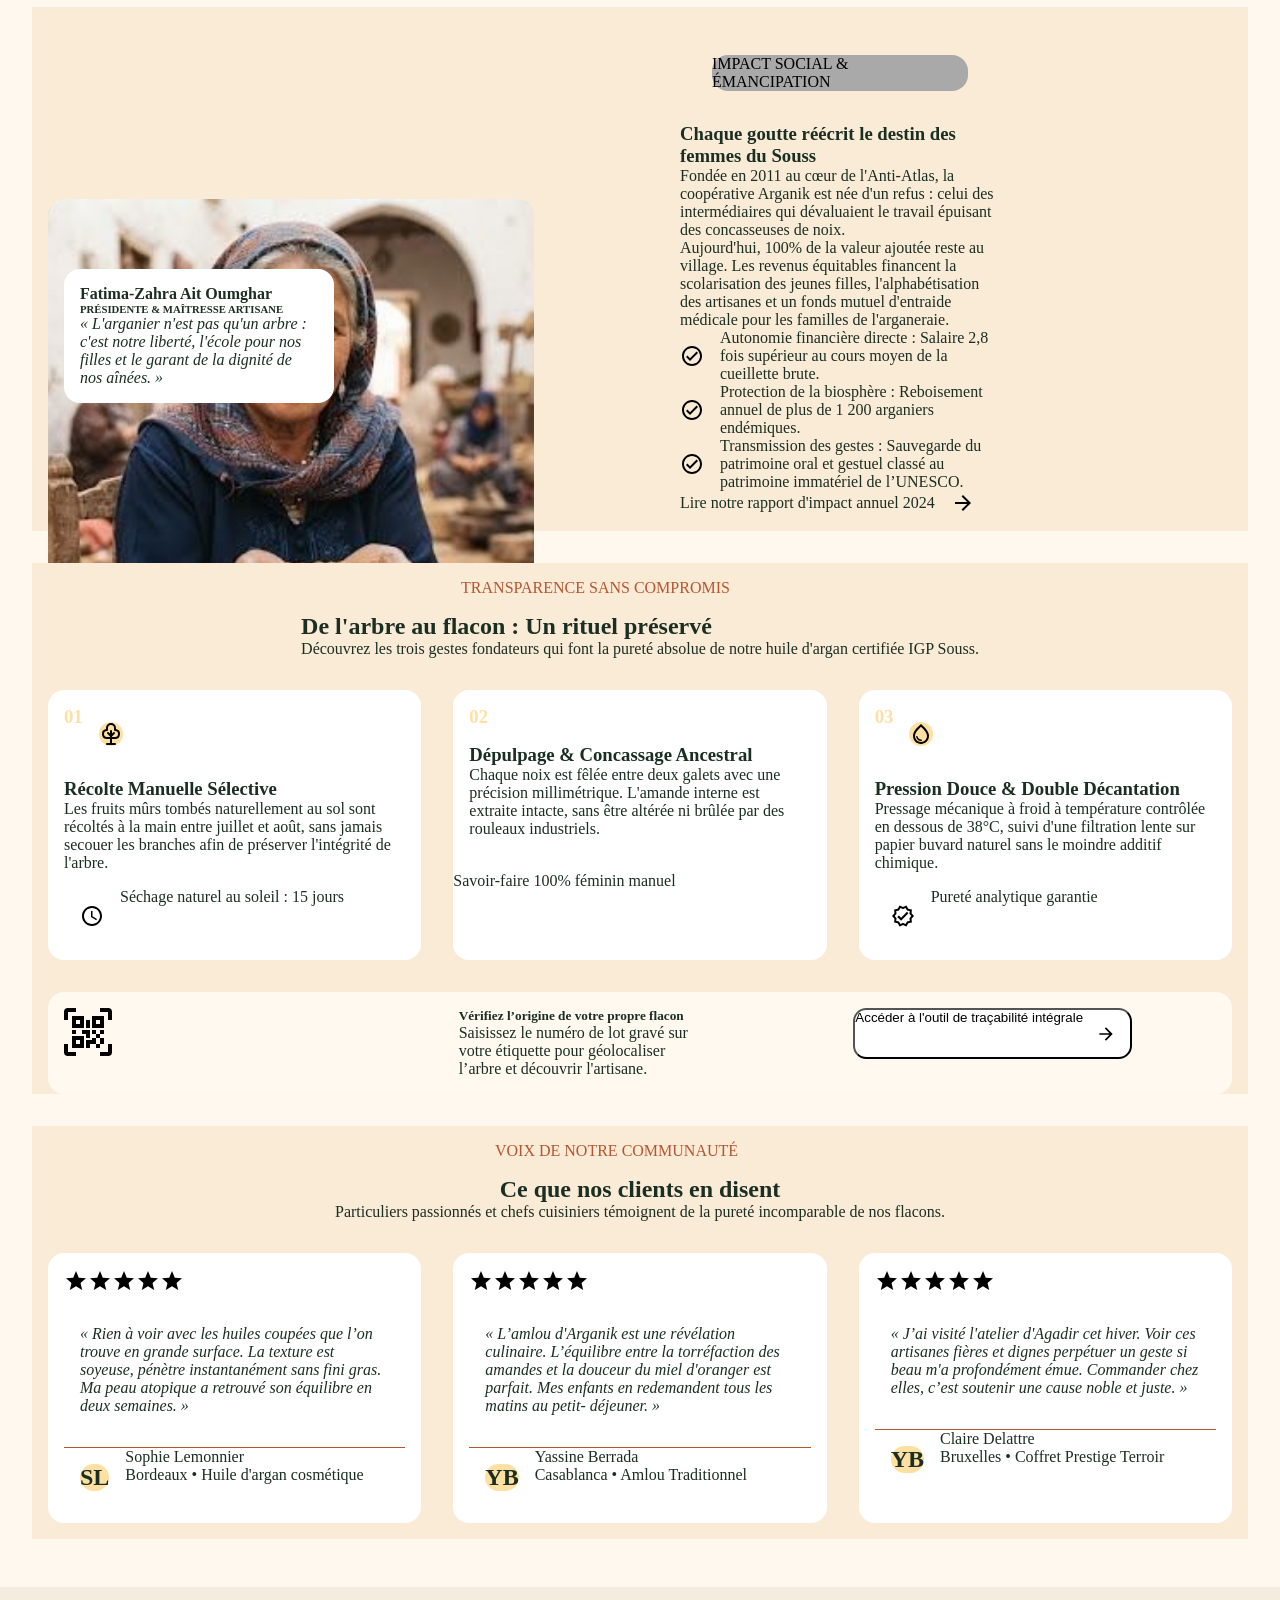
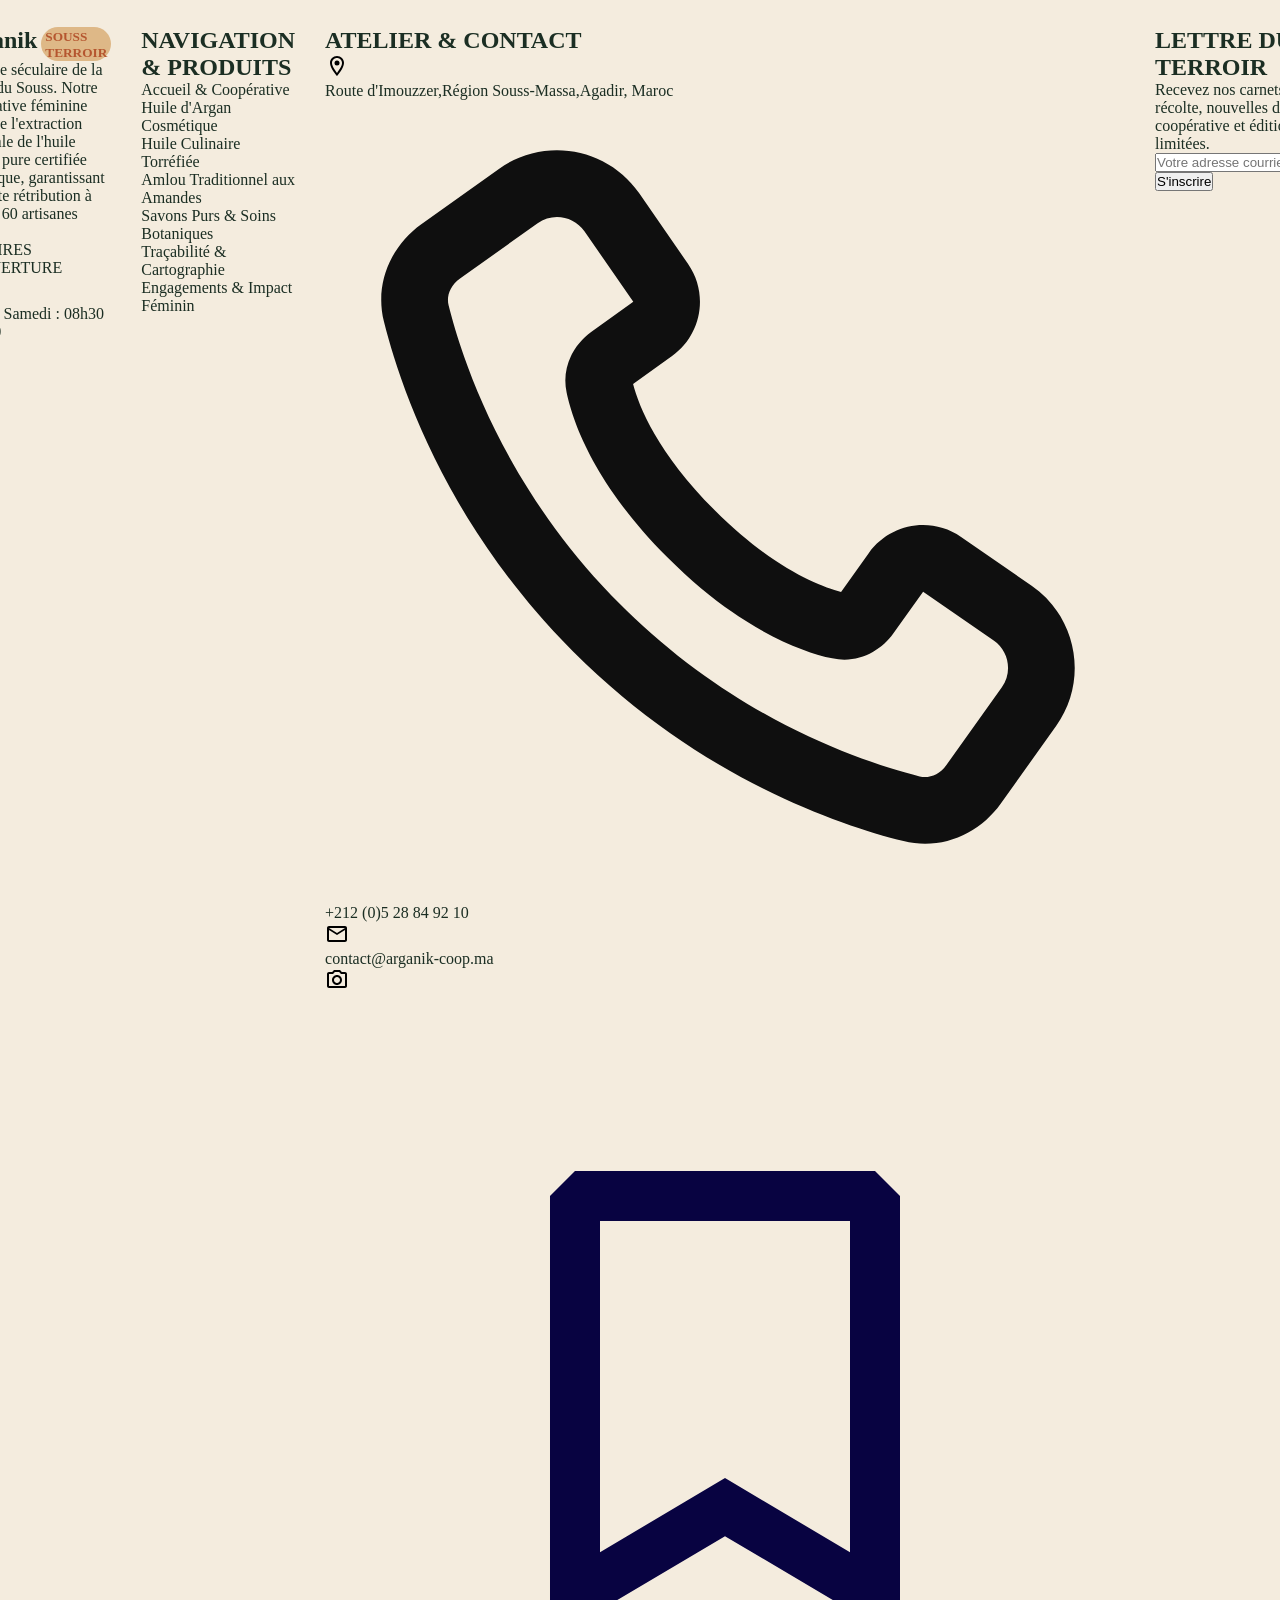
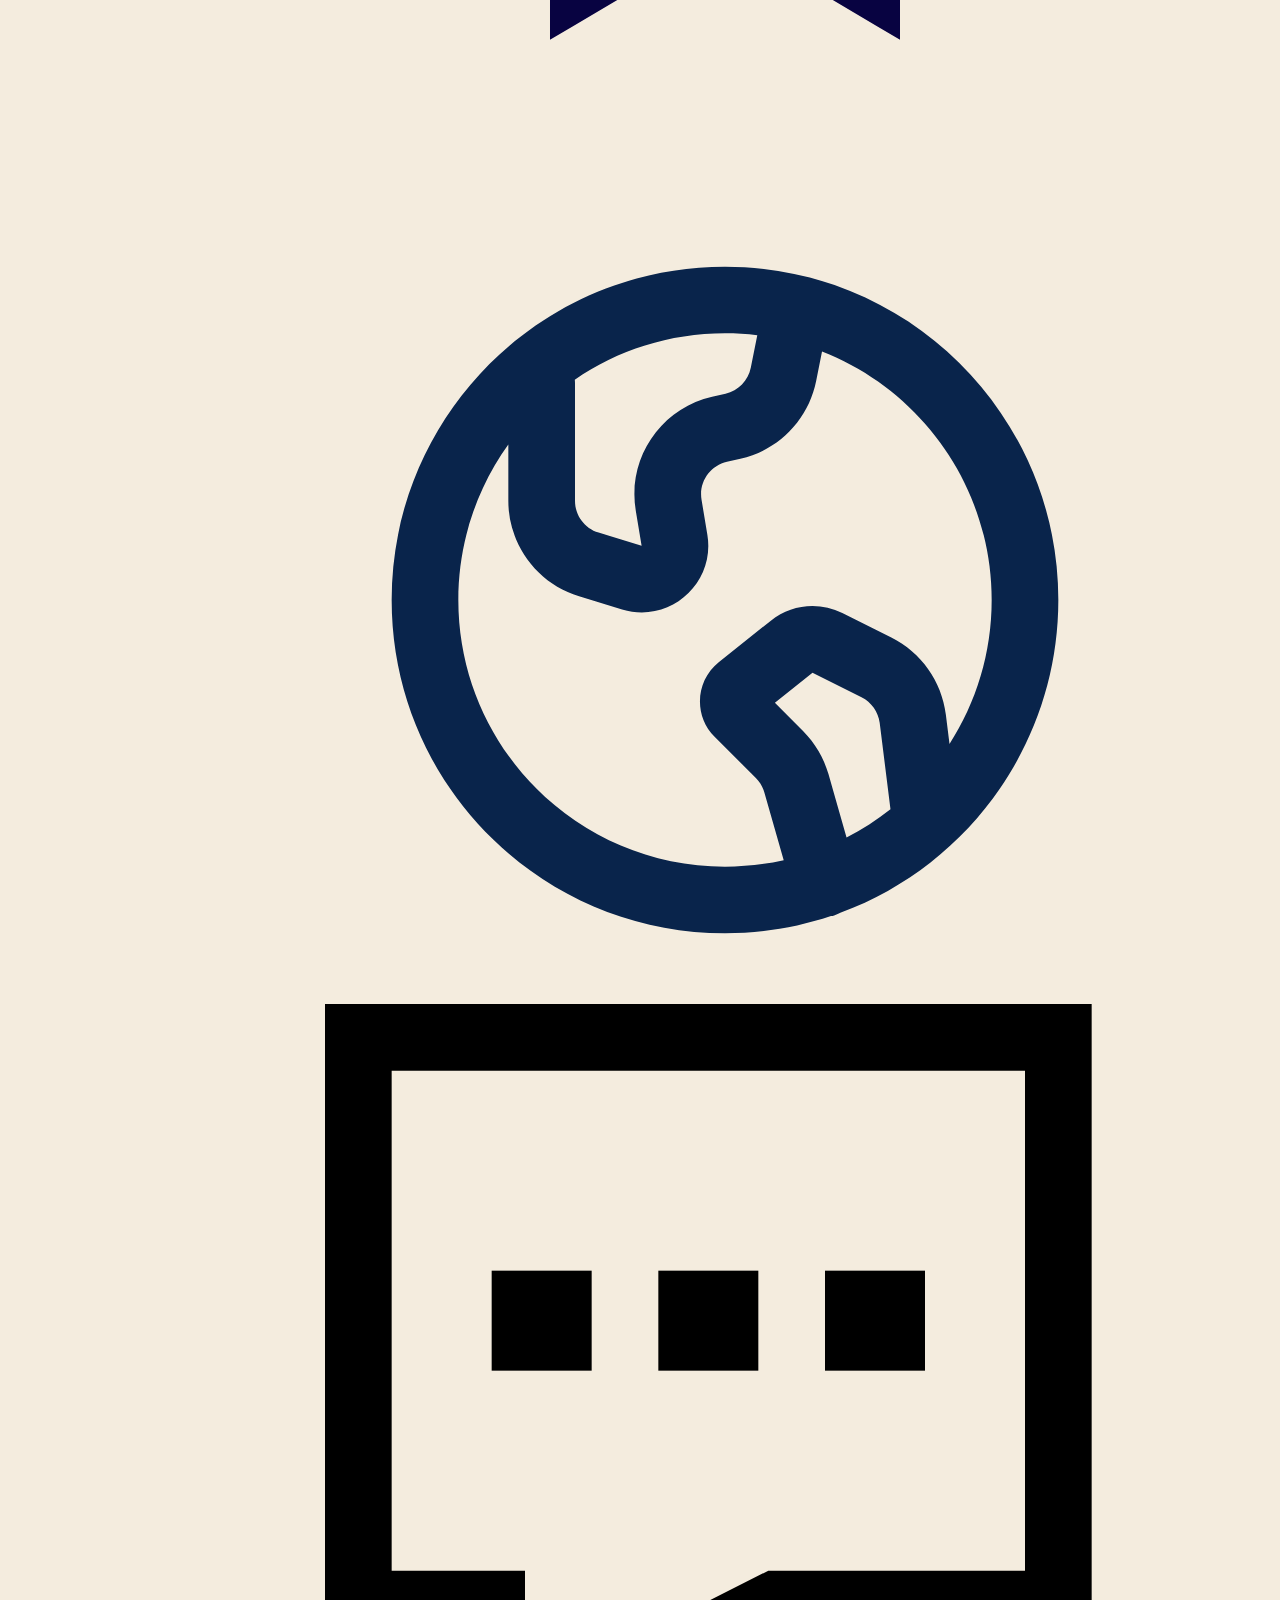
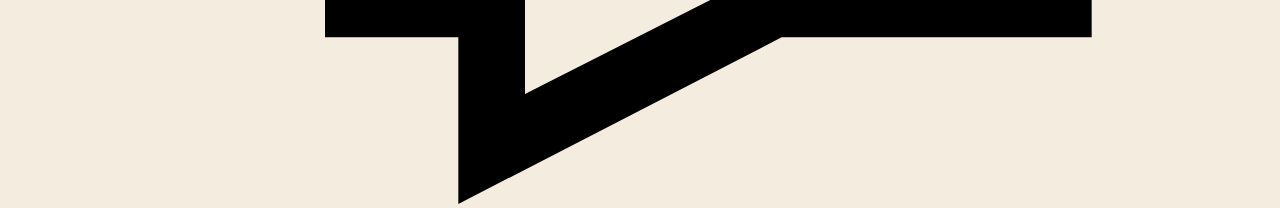
==== commit 4155ecb8: "hotfix/remove index conflicts" ====
--- a/index.html
+++ b/index.html
@@ -8,527 +8,533 @@
   </head>
 
   <body>
-    <header>
+    <!-- <header>
       <div class="headline">
         <p>
           Livraison offerte au Maroc dès 300 MAD • Coopérative 100% solidaire et
           biologique certifiée
         </p>
       </div>
-        
-<div class="navbar">
-  <img id="logo" src="image/arganik-logo.png" alt="Logo Arganik" />
-
-  <input type="checkbox" id="menu-toggle">
-
-  <label for="menu-toggle" class="burger">
-    ☰
-  </label>
-
-  <nav aria-label="Navigation principale">
-    <ul class="menu">
-      <li><a href="index.html" class="lien-actif">Accueil</a></li>
-      <li><a href="produits.html">Nos produits</a></li>
-      <li><a href="tracabilite.html">Traçabilité</a></li>
-      <li><a href="contact.html">Contact</a></li>
-    </ul>
-  </nav>
-
-  <div class="user">
-    <img id="panier" src="image/ajout-panier.svg" alt="Panier">
-    <img id="profile" src="image/avatar-utilisateur.jpg" alt="Profil">
-  </div>
-</div>
-
+
+      <div class="navbar">
+        <img id="logo" src="image/arganik-logo.png" alt="Logo Arganik" />
+
+        <input type="checkbox" id="menu-toggle" />
+
+        <label for="menu-toggle" class="burger"> ☰ </label>
+
+        <nav aria-label="Navigation principale">
+          <ul class="menu">
+            <li><a href="index.html" class="lien-actif">Accueil</a></li>
+            <li><a href="produits.html">Nos produits</a></li>
+            <li><a href="tracabilite.html">Traçabilité</a></li>
+            <li><a href="contact.html">Contact</a></li>
+          </ul>
+        </nav>
+
+        <div class="user">
+          <img id="panier" src="image/ajout-panier.svg" alt="Panier" />
+          <img id="profile" src="image/avatar-utilisateur.jpg" alt="Profil" />
+        </div>
       </div>
-    </header>
-    
-<body>
+    </header> -->
+
     <main id="Accueil" class="main-background">
-        <section class="backgrnd_img">
-            <div class="hero-icons">
-                <img src="icons/bouclier.svg" class="bouclier-icon">
-                <h6 class="Accueil-icon-title">ARTISANAT D'EXCEPTION & TERROIR DU SOUSS</h6>
-            </div>
-            <div class="hero-smt">
-                <div class="hero-title">
-                    <h1>L’or du Souss,</h1>
-                </div>
-                <div class="sous-title">
-                    <h3 class="sous-title-1"><em>de nos mains </em></h3>
-                    <h3 class="hero-title"> à vos mains.</h3>
-                </div>
-            </div>
-            <div class="hero-p">Huiles d’argan pures, amlou traditionnel et soins botaniques d'exception
-                confectionnés par plus de 45 artisanes solidaires réunies au cœur de l'arganeraie marocaine.</div>
-            <div class="buttons">
-                <article>
-                    <button  type="submit" class="button-produits" href="ourProducts.html">Découvrir nos produits</button>
-                </article>
-                <article>
-                    <button type="submit" class="button-histoire">
-                        histoire collective
-                        <img src="icons/fleche-droite.svg" class="icon-fleche">
-                    </button>
-                </article>
-            </div>
-            <div class="hero-certifie-home">
-                <article class="icon-certifie-home">
-                    <img src="icons/certifie.svg" class="certifiee">
-                    <p class="certifiee-p">Première pression à froid</p>
-                </article>
-                <article class="icon-certifie-home">
-                    <img src="icons/certifie.svg" class="certifiee">
-                    <p class="certifiee-p"> 100% Biologique & IGP Souss</p>
-                </article>
-                <article class="icon-certifie-home">
-                    <img src="icons/certifie.svg" class="certifiee">
-                    <p class="certifiee-p">Commerce Équitable Certifiè</p>
-                </article>
-            </div>
-
-        </section>
-
-        <section class="background1">
-
-            <div class="blocks">
-                <article class="block">
-                    <img src="icons/diversite.svg" class="icon-blocks">
-                    <h2 class="inside-blocks">45</h2>
-                    <h6 class="inside-blocks">Coopératrices</h6>
-                    <p class="inside-blocks">Rémunérées équitablement avec sécurité sociale et formations continues</p>
-                </article>
-                <article class="block">
-                    <img src="icons/feuille-energie.svg" class="icon-blocks">
-                    <h3 class="inside-blocks">100%</h3>
-                    <h6 class="inside-blocks">Naturel & Bio</h6>
-                    <p class="inside-blocks">Certifié Ecocert et ONSSA, garanti sans solvants ni additifs chimiques.</p>
-                </article>
-                <article class="block">
-                    <img src="icons/hand-shake-handshake-svgrepo-com.svg" class="hand-icon">
-                    <h3 class="inside-blocks">
-                        < 38°C</h3>
-                            <h6 class="inside-blocks">Pression à Froid</h6>
-                            <p class="inside-blocks">Extraction mécanique lente pour préserver antioxydants et vitamine.
-                            </p>
-                </article>
-                <article class="block">
-                    <img src="icons/foret.svg" class="icon-blocks">
-                    <h3 class="inside-blocks">12</h3>
-                    <h6 class="inside-blocks">Douars Protégés</h6>
-                    <p class="inside-blocks">Villages préservés dans la réserve de biosphère UNESCO de l’arganeraie.</p>
-                </article>
-            </div>
-
-            <div class="etoile">
-                <img src="icons/etoile.svg">
-                <p>SÉLECTION D'EXCEPTION DE LA RÉCOLTE 2024</p>
-            </div>
-
-            <div class="home-title">
-                <h1>Nos Nectars & Soins Phares</h1>
-            </div>
-
-            <div class="home-p">
-                <div>
-                    <p>Chaque flacon est le fruit d'un savoir-faire millénaire, concassé pierre contre pierre et décanté
-                        avec patience à Taroudant.</p>
-                </div>
-                <div class="home-a">
-                    <p>Tous nos soins (14)</p>
-                </div>
-            </div>
-
-
-            <div class="blocks">
-
-                <article class="block">
-                    <img src="imgproduct/huile-argan-culinaire-03 (1).jpg" class="huile-img1" alt="huile d'argan">
-                    <div class="prduct-home-1">
-                        <p>Vallée du Souss • 100 ml</p>
-                        <img src="icons/etoile.svg">
-                        <p> 4.9(128)</p>
-                    </div>
-                    <div class="home-productinfo">
-                        <h2>Huile d’Argan Pure Cosmétique</h2>
-                        <p>Pressée à froid non torréfiée. Hydratation profonde, antioxydante</p>
-                    </div>
-                    <div class="home-prix">
-                        <p>PRIX DIRECT COOPÉRATIVE</p>
-                    </div>
-                    <div class="home-achat">
-                        <h3>180 MAD</h3>
-                        <button class="home-panier-button">
-                            <img src="icons/ajout-panier.svg">
-                        </button>
-                    </div>
-                </article>
-
-                <article class="block">
-
-                    <img src="imgproduct/huile-argan-culinaire-01 (1).jpg" class="huile-img2" alt="amlou royal">
-                    <div class="prduct-home-1">
-                        <p>Amandes Beldi • 250 g</p>
-                        <img src="icons/etoile.svg">
-                        <p>5.0(94)</p>
-                    </div>
-
-                    <div class="home-productinfo">
-                        <h2>Amlou Royal aux Amandes & Miel d'Oranger</h2>
-                        <p>Pâte à tartiner traditionnelle berbère à base d'huile d'argan culinaire…</p>
-                    </div>
-
-                    <div class="home-prix">
-                        <p>PRIX DIRECT COOPÉRATIVE</p>
-                    </div>
-
-                    <div class="home-achat">
-                        <h3>220 MAD</h3>
-                        <button class="home-panier-button">
-                            <img src="icons/ajout-panier.svg">
-                        </button>
-                    </div>
-
-                </article>
-
-                <article class="block">
-                    <img src="imgproduct/huile-argan-cosmetique-01 (1).jpg" class="huile-img3" alt="huile d'argan">
-
-                    <div class="prduct-home-1">
-                        <p>Arganeraie de Taroudant • 250 ml</p>
-                        <img src="icons/etoile.svg">
-                        <p> 4.8(76)</p>
-                    </div>
-                    <div class="home-productinfo">
-                        <h2>Huile d’Argan Culinaire Torréfiée</h2>
-                        <p>Arômes délicats de noisette grillée. Riche en acides gras essentiels,…</p>
-                    </div>
-
-                    <div class="home-prix">
-                        <p>PRIX DIRECT COOPÉRATIVE</p>
-                    </div>
-
-                    <div class="home-achat">
-                        <h3>140 MAD</h3>
-                        <button class="home-panier-button">
-                            <img src="icons/ajout-panier.svg">
-                        </button>
-                    </div>
-
-                </article>
-
-                <article class="block">
-                    <img src="imgproduct/serum-argan-figue-barbarie (1).jpg" class="huile-img4" alt="savon végétal">
-
-                    <div class="prduct-home-1">
-                        <p>Soin Corporel • 120 g</p>
-                        <img src="icons/etoile.svg">
-                        <p>4.9(52)</p>
-                    </div>
-                    <div class="home-productinfo">
-                        <h2>Savon Végétal Surgras à l’Argan & Cèdre</h2>
-                        <p>Saponifié à froid pour conserver la glycérine végétale native. Nettoie…</p>
-                    </div>
-
-                    <div class="home-prix">
-                        <p>PRIX DIRECT COOPÉRATIVE</p>
-                    </div>
-                    <div class="home-achat">
-                        <h3>65 MAD</h3>
-                        <button class="home-panier-button">
-                            <img src="icons/ajout-panier.svg">
-                        </button>
-                    </div>
-                </article>
-            </div>
-        </section>
-
-        <section class="background">
-            <div class="home-pic-pstn">
-
-                <article class="women-infos">
-                    <div class="women-infos-d">
-                        <div class="women-infos-txt">
-                            <h4>Fatima-Zahra Ait Oumghar</h4>
-                            <h6>PRÉSIDENTE & MAÎTRESSE ARTISANE</h6>
-                            <p><em>« L'arganier n'est pas qu'un arbre : c'est notre liberté,
-                                    l'école pour nos filles et le garant de la dignité de
-                                    nos aînées. »</em></p>
-                        </div>
-                    </div>
-                    <img src="image/impact-presidente-fatima-zahra.jpg" alt="Fatima-Zahra Ait Oumghar, artisane de l'arganier" >
-                </article>
-
-                <article class="home-smt">
-                    <div class="home-sprt">
-                        <P>IMPACT SOCIAL & ÉMANCIPATION</P>
-                    </div>
-                    <h1>Chaque goutte réécrit le destin des femmes du Souss</h1>
-                    <div class="home-title2">
-                        <p>Fondée en 2011 au cœur de l'Anti-Atlas, la coopérative Arganik est née d'un refus : celui des
-                            intermédiaires qui dévaluaient le travail épuisant des concasseuses de noix.</p>
-                        <p>Aujourd'hui, 100% de la valeur ajoutée reste au village. Les revenus équitables financent la
-                            scolarisation des jeunes filles, l'alphabétisation des artisanes et un fonds mutuel
-                            d'entraide médicale pour les familles de l'arganeraie.</p>
-                    </div>
-                    <div class="home-iconss">
-                        <img src="icons/coche-cercle.svg">
-                        <p>Autonomie financière directe : Salaire 2,8 fois supérieur au cours moyen de la cueillette
-                            brute.</p>
-                    </div>
-                    <div class="home-iconss">
-                        <img src="icons/coche-cercle.svg">
-                        <p>Protection de la biosphère : Reboisement annuel de plus de 1 200 arganiers endémiques.</p>
-                    </div>
-                    <div class="home-iconss">
-                        <img src="icons/coche-cercle.svg">
-                        <p>Transmission des gestes : Sauvegarde du patrimoine oral et gestuel classé au patrimoine
-                            immatériel de l’UNESCO.</p>
-                    </div>
-                    <div class="home-iconss">
-                        <p>Lire notre rapport d'impact annuel 2024</p>
-                        <img src="icons/fleche-droite.svg">
-                    </div>
-                </article>
-            </div>
-
-        </section>
-
-        <section class="background">
-
-            <div class="home-cntr">
-                <p class="home-ST">TRANSPARENCE SANS COMPROMIS</p>
-                <h1>De l'arbre au flacon : Un rituel préservé</h1>
-                <p>Découvrez les trois gestes fondateurs qui font la pureté absolue de notre huile d'argan certifiée IGP
-                    Souss.</p>
-            </div>
-            <div class="home-blocks3-">
-
-                <article class="home-block3">
-
-                    <div class="home-block3-n">
-                        <h1>01</h1>
-                        <img src="icons/tree-branch-4-svgrepo-com.svg" class="tree-icon">
-                    </div>
-                    <div class="home-block3-txt">
-                        <h3>Récolte Manuelle Sélective</h3>
-                        <p>Les fruits mûrs tombés naturellement au sol sont récoltés à la main entre juillet et août,
-                            sans jamais secouer les branches afin de préserver l'intégrité de l'arbre.</p>
-                    </div>
-                    <div class="block3-icons">
-                        <img src="icons/horloge.svg" class="horloge-icon">
-                        <p>Séchage naturel au soleil : 15 jours</p>
-                    </div>
-                </article>
-                <article class="home-block3">
-                    <div class="home-block3-n">
-                        <h1>02</h1>
-                        <img src="">
-                    </div>
-                    <div class="home-block3-txt">
-                        <h3>Dépulpage & Concassage Ancestral</h3>
-                        <p>Chaque noix est fêlée entre deux galets avec
-                            une précision millimétrique. L'amande interne
-                            est extraite intacte, sans être altérée ni brûlée
-                            par des rouleaux industriels.</p>
-                    </div>
-                    <div>
-                        <img src="">
-                        <p>Savoir-faire 100% féminin manuel</p>
-                    </div>
-
-                </article>
-                <article class="home-block3">
-                    <div class="home-block3-n">
-                        <h1>03</h1>
-                        <img src="icons/goutte.svg" class="goutte-icon">
-                    </div>
-                    <div class="home-block3-txt">
-                        <h3>Pression Douce & Double Décantation</h3>
-                        <p>Pressage mécanique à froid à température
-                            contrôlée en dessous de 38°C, suivi d'une
-                            filtration lente sur papier buvard naturel sans le
-                            moindre additif chimique.</p>
-                    </div>
-                    <div class="block3-icons">
-                        <img src="icons/certifie.svg" class="horloge-icon">
-                        <p>Pureté analytique garantie</p>
-                    </div>
-
-                </article>
-            </div>
-            <div class="home-scan">
-                <div class="scan">
-                    <img src="icons/scan-qrcode-svgrepo-com.svg" class="scan-icon">
-                </div>
-                <div class="scan-txt">
-                    <h5>Vérifiez l’origine de votre propre flacon</h5>
-                    <p>Saisissez le numéro de lot gravé sur votre étiquette pour géolocaliser l’arbre et découvrir
-                        l'artisane.</p>
-                </div>
-                <div class="scan-button">
-                    <button class="scan-button-">
-                        <p> Accéder à l'outil de traçabilité intégrale</p>
-                        <img src="icons/fleche-droite.svg" class="scan-flech">
-                    </button>
-                </div>
-            </div>
-        </section>
-        <section class="background">
-
-            <div class="home-cntr">
-                <p class="home-ST">VOIX DE NOTRE COMMUNAUTÉ</p>
-                <h1 class="home-t1">Ce que nos clients en disent</h1>
-                <p>Particuliers passionnés et chefs cuisiniers témoignent de la pureté
-                    incomparable de nos flacons.</p>
-            </div>
-
-            <div class="home-blocks3-">
-                <div class="home-block3">
-                    <div class="fivestars">
-                        <img src="icons/etoile.svg">
-                        <img src="icons/etoile.svg">
-                        <img src="icons/etoile.svg">
-                        <img src="icons/etoile.svg">
-                        <img src="icons/etoile.svg">
-                    </div>
-                    <p class="block3-p"><em>« Rien à voir avec les huiles coupées que
-                            l’on trouve en grande surface. La texture
-                            est soyeuse, pénètre instantanément
-                            sans fini gras. Ma peau atopique a
-                            retrouvé son équilibre en deux semaines.
-                            »</em></p>
-                    <div class="clients">
-                        <article class="clients-pfp">
-                            <h2>SL</h2>
-                        </article>
-                        <article>
-                            <p>Sophie Lemonnier</p>
-                            <p>Bordeaux • Huile d'argan cosmétique</p>
-                        </article>
-                    </div>
-                </div>
-                <div class="home-block3">
-                    <div class="fivestars">
-                        <img src="icons/etoile.svg">
-                        <img src="icons/etoile.svg">
-                        <img src="icons/etoile.svg">
-                        <img src="icons/etoile.svg">
-                        <img src="icons/etoile.svg">
-                    </div>
-                    <p class="block3-p"><em>« L’amlou d'Arganik est une révélation
-                            culinaire. L’équilibre entre la torréfaction
-                            des amandes et la douceur du miel
-                            d'oranger est parfait. Mes enfants en
-                            redemandent tous les matins au petit-
-                            déjeuner. »</em></p>
-                    <div class="clients">
-                        <article class="clients-pfp">
-                            <h2>YB</h2>
-                        </article>
-                        <article>
-                            <p> Yassine Berrada</p>
-                            <p>Casablanca • Amlou Traditionnel</p>
-                        </article>
-                    </div>
-                </div>
-                <div class="home-block3">
-                    <div class="fivestars">
-                        <img src="icons/etoile.svg">
-                        <img src="icons/etoile.svg">
-                        <img src="icons/etoile.svg">
-                        <img src="icons/etoile.svg">
-                        <img src="icons/etoile.svg">
-                    </div>
-                    <p class="block3-p"><em>« J’ai visité l'atelier d'Agadir cet hiver. Voir
-                            ces artisanes fières et dignes perpétuer
-                            un geste si beau m'a profondément
-                            émue. Commander chez elles, c’est
-                            soutenir une cause noble et juste. »</em></p>
-                    <div class="clients">
-                        <article class="clients-pfp">
-                            <h2>YB</h2>
-                        </article>
-                        <article>
-                            <p>Claire Delattre</p>
-                            <p>Bruxelles • Coffret Prestige Terroir</p>
-                        </article>
-                    </div>
-                </div>
-            </div>
-        </section>
+      <section class="backgrnd_img">
+        <div class="hero-icons">
+          <img src="icons/bouclier.svg" class="bouclier-icon" />
+          <h6 class="Accueil-icon-title">
+            ARTISANAT D'EXCEPTION & TERROIR DU SOUSS
+          </h6>
+        </div>
+        <div class="hero-smt">
+          <div class="hero-title">
+            <h1>L’or du Souss,</h1>
+          </div>
+          <div class="sous-title">
+            <h3 class="sous-title-1"><em>de nos mains </em></h3>
+            <h3 class="hero-title">à vos mains.</h3>
+          </div>
+        </div>
+        <div class="hero-p">
+          Huiles d’argan pures, amlou traditionnel et soins botaniques
+          d'exception confectionnés par plus de 45 artisanes solidaires réunies
+          au cœur de l'arganeraie marocaine.
+        </div>
+        <div class="buttons">
+          <article>
+            <button
+              type="submit"
+              class="button-produits"
+              href="ourProducts.html"
+            >
+              Découvrir nos produits
+            </button>
+          </article>
+          <article>
+            <button type="submit" class="button-histoire">
+              histoire collective
+              <img src="icons/fleche-droite.svg" class="icon-fleche" />
+            </button>
+          </article>
+        </div>
+        <div class="hero-certifie-home">
+          <article class="icon-certifie-home">
+            <img src="icons/certifie.svg" class="certifiee" />
+            <p class="certifiee-p">Première pression à froid</p>
+          </article>
+          <article class="icon-certifie-home">
+            <img src="icons/certifie.svg" class="certifiee" />
+            <p class="certifiee-p">100% Biologique & IGP Souss</p>
+          </article>
+          <article class="icon-certifie-home">
+            <img src="icons/certifie.svg" class="certifiee" />
+            <p class="certifiee-p">Commerce Équitable Certifiè</p>
+          </article>
+        </div>
+      </section>
+
+      <section class="background1">
+        <div class="blocks">
+          <article class="block">
+            <img src="icons/diversite.svg" class="icon-blocks" />
+            <h2 class="inside-blocks">45</h2>
+            <h6 class="inside-blocks">Coopératrices</h6>
+            <p class="inside-blocks">
+              Rémunérées équitablement avec sécurité sociale et formations
+              continues
+            </p>
+          </article>
+          <article class="block">
+            <img src="icons/feuille-energie.svg" class="icon-blocks" />
+            <h3 class="inside-blocks">100%</h3>
+            <h6 class="inside-blocks">Naturel & Bio</h6>
+            <p class="inside-blocks">
+              Certifié Ecocert et ONSSA, garanti sans solvants ni additifs
+              chimiques.
+            </p>
+          </article>
+          <article class="block">
+            <img
+              src="icons/hand-shake-handshake-svgrepo-com.svg"
+              class="hand-icon"
+            />
+            <h3 class="inside-blocks">< 38°C</h3>
+            <h6 class="inside-blocks">Pression à Froid</h6>
+            <p class="inside-blocks">
+              Extraction mécanique lente pour préserver antioxydants et
+              vitamine.
+            </p>
+          </article>
+          <article class="block">
+            <img src="icons/foret.svg" class="icon-blocks" />
+            <h3 class="inside-blocks">12</h3>
+            <h6 class="inside-blocks">Douars Protégés</h6>
+            <p class="inside-blocks">
+              Villages préservés dans la réserve de biosphère UNESCO de
+              l’arganeraie.
+            </p>
+          </article>
+        </div>
+
+        <div class="etoile">
+          <img src="icons/etoile.svg" />
+          <p>SÉLECTION D'EXCEPTION DE LA RÉCOLTE 2024</p>
+        </div>
+
+        <div class="home-title">
+          <h1>Nos Nectars & Soins Phares</h1>
+        </div>
+
+        <div class="home-p">
+          <div>
+            <p>
+              Chaque flacon est le fruit d'un savoir-faire millénaire, concassé
+              pierre contre pierre et décanté avec patience à Taroudant.
+            </p>
+          </div>
+          <div class="home-a">
+            <p>Tous nos soins (14)</p>
+          </div>
+        </div>
+
+        <div class="blocks">
+          <article class="block">
+            <img
+              src="imgproduct/huile-argan-culinaire-03 (1).jpg"
+              class="huile-img1"
+              alt="huile d'argan"
+            />
+            <div class="prduct-home-1">
+              <p>Vallée du Souss • 100 ml</p>
+              <img src="icons/etoile.svg" />
+              <p>4.9(128)</p>
+            </div>
+            <div class="home-productinfo">
+              <h2>Huile d’Argan Pure Cosmétique</h2>
+              <p>
+                Pressée à froid non torréfiée. Hydratation profonde,
+                antioxydante
+              </p>
+            </div>
+            <div class="home-prix">
+              <p>PRIX DIRECT COOPÉRATIVE</p>
+            </div>
+            <div class="home-achat">
+              <h3>180 MAD</h3>
+              <button class="home-panier-button">
+                <img src="icons/ajout-panier.svg" />
+              </button>
+            </div>
+          </article>
+
+          <article class="block">
+            <img
+              src="imgproduct/huile-argan-culinaire-01 (1).jpg"
+              class="huile-img2"
+              alt="amlou royal"
+            />
+            <div class="prduct-home-1">
+              <p>Amandes Beldi • 250 g</p>
+              <img src="icons/etoile.svg" />
+              <p>5.0(94)</p>
+            </div>
+
+            <div class="home-productinfo">
+              <h2>Amlou Royal aux Amandes & Miel d'Oranger</h2>
+              <p>
+                Pâte à tartiner traditionnelle berbère à base d'huile d'argan
+                culinaire…
+              </p>
+            </div>
+
+            <div class="home-prix">
+              <p>PRIX DIRECT COOPÉRATIVE</p>
+            </div>
+
+            <div class="home-achat">
+              <h3>220 MAD</h3>
+              <button class="home-panier-button">
+                <img src="icons/ajout-panier.svg" />
+              </button>
+            </div>
+          </article>
+
+          <article class="block">
+            <img
+              src="imgproduct/huile-argan-cosmetique-01 (1).jpg"
+              class="huile-img3"
+              alt="huile d'argan"
+            />
+
+            <div class="prduct-home-1">
+              <p>Arganeraie de Taroudant • 250 ml</p>
+              <img src="icons/etoile.svg" />
+              <p>4.8(76)</p>
+            </div>
+            <div class="home-productinfo">
+              <h2>Huile d’Argan Culinaire Torréfiée</h2>
+              <p>
+                Arômes délicats de noisette grillée. Riche en acides gras
+                essentiels,…
+              </p>
+            </div>
+
+            <div class="home-prix">
+              <p>PRIX DIRECT COOPÉRATIVE</p>
+            </div>
+
+            <div class="home-achat">
+              <h3>140 MAD</h3>
+              <button class="home-panier-button">
+                <img src="icons/ajout-panier.svg" />
+              </button>
+            </div>
+          </article>
+
+          <article class="block">
+            <img
+              src="imgproduct/serum-argan-figue-barbarie (1).jpg"
+              class="huile-img4"
+              alt="savon végétal"
+            />
+
+            <div class="prduct-home-1">
+              <p>Soin Corporel • 120 g</p>
+              <img src="icons/etoile.svg" />
+              <p>4.9(52)</p>
+            </div>
+            <div class="home-productinfo">
+              <h2>Savon Végétal Surgras à l’Argan & Cèdre</h2>
+              <p>
+                Saponifié à froid pour conserver la glycérine végétale native.
+                Nettoie…
+              </p>
+            </div>
+
+            <div class="home-prix">
+              <p>PRIX DIRECT COOPÉRATIVE</p>
+            </div>
+            <div class="home-achat">
+              <h3>65 MAD</h3>
+              <button class="home-panier-button">
+                <img src="icons/ajout-panier.svg" />
+              </button>
+            </div>
+          </article>
+        </div>
+      </section>
+
+      <section class="background">
+        <div class="home-pic-pstn">
+          <article class="women-infos">
+            <div class="women-infos-d">
+              <div class="women-infos-txt">
+                <h4>Fatima-Zahra Ait Oumghar</h4>
+                <h6>PRÉSIDENTE & MAÎTRESSE ARTISANE</h6>
+                <p>
+                  <em
+                    >« L'arganier n'est pas qu'un arbre : c'est notre liberté,
+                    l'école pour nos filles et le garant de la dignité de nos
+                    aînées. »</em
+                  >
+                </p>
+              </div>
+            </div>
+            <img
+              src="image/impact-presidente-fatima-zahra.jpg"
+              alt="Fatima-Zahra Ait Oumghar, artisane de l'arganier"
+            />
+          </article>
+
+          <article class="home-smt">
+            <div class="home-sprt">
+              <p>IMPACT SOCIAL & ÉMANCIPATION</p>
+            </div>
+            <h1>Chaque goutte réécrit le destin des femmes du Souss</h1>
+            <div class="home-title2">
+              <p>
+                Fondée en 2011 au cœur de l'Anti-Atlas, la coopérative Arganik
+                est née d'un refus : celui des intermédiaires qui dévaluaient le
+                travail épuisant des concasseuses de noix.
+              </p>
+              <p>
+                Aujourd'hui, 100% de la valeur ajoutée reste au village. Les
+                revenus équitables financent la scolarisation des jeunes filles,
+                l'alphabétisation des artisanes et un fonds mutuel d'entraide
+                médicale pour les familles de l'arganeraie.
+              </p>
+            </div>
+            <div class="home-iconss">
+              <img src="icons/coche-cercle.svg" />
+              <p>
+                Autonomie financière directe : Salaire 2,8 fois supérieur au
+                cours moyen de la cueillette brute.
+              </p>
+            </div>
+            <div class="home-iconss">
+              <img src="icons/coche-cercle.svg" />
+              <p>
+                Protection de la biosphère : Reboisement annuel de plus de 1 200
+                arganiers endémiques.
+              </p>
+            </div>
+            <div class="home-iconss">
+              <img src="icons/coche-cercle.svg" />
+              <p>
+                Transmission des gestes : Sauvegarde du patrimoine oral et
+                gestuel classé au patrimoine immatériel de l’UNESCO.
+              </p>
+            </div>
+            <div class="home-iconss">
+              <p>Lire notre rapport d'impact annuel 2024</p>
+              <img src="icons/fleche-droite.svg" />
+            </div>
+          </article>
+        </div>
+      </section>
+
+      <section class="background">
+        <div class="home-cntr">
+          <p class="home-ST">TRANSPARENCE SANS COMPROMIS</p>
+          <h1>De l'arbre au flacon : Un rituel préservé</h1>
+          <p>
+            Découvrez les trois gestes fondateurs qui font la pureté absolue de
+            notre huile d'argan certifiée IGP Souss.
+          </p>
+        </div>
+        <div class="home-blocks3-">
+          <article class="home-block3">
+            <div class="home-block3-n">
+              <h1>01</h1>
+              <img
+                src="icons/tree-branch-4-svgrepo-com.svg"
+                class="tree-icon"
+              />
+            </div>
+            <div class="home-block3-txt">
+              <h3>Récolte Manuelle Sélective</h3>
+              <p>
+                Les fruits mûrs tombés naturellement au sol sont récoltés à la
+                main entre juillet et août, sans jamais secouer les branches
+                afin de préserver l'intégrité de l'arbre.
+              </p>
+            </div>
+            <div class="block3-icons">
+              <img src="icons/horloge.svg" class="horloge-icon" />
+              <p>Séchage naturel au soleil : 15 jours</p>
+            </div>
+          </article>
+          <article class="home-block3">
+            <div class="home-block3-n">
+              <h1>02</h1>
+              <img src="" />
+            </div>
+            <div class="home-block3-txt">
+              <h3>Dépulpage & Concassage Ancestral</h3>
+              <p>
+                Chaque noix est fêlée entre deux galets avec une précision
+                millimétrique. L'amande interne est extraite intacte, sans être
+                altérée ni brûlée par des rouleaux industriels.
+              </p>
+            </div>
+            <div>
+              <img src="" />
+              <p>Savoir-faire 100% féminin manuel</p>
+            </div>
+          </article>
+          <article class="home-block3">
+            <div class="home-block3-n">
+              <h1>03</h1>
+              <img src="icons/goutte.svg" class="goutte-icon" />
+            </div>
+            <div class="home-block3-txt">
+              <h3>Pression Douce & Double Décantation</h3>
+              <p>
+                Pressage mécanique à froid à température contrôlée en dessous de
+                38°C, suivi d'une filtration lente sur papier buvard naturel
+                sans le moindre additif chimique.
+              </p>
+            </div>
+            <div class="block3-icons">
+              <img src="icons/certifie.svg" class="horloge-icon" />
+              <p>Pureté analytique garantie</p>
+            </div>
+          </article>
+        </div>
+        <div class="home-scan">
+          <div class="scan">
+            <img src="icons/scan-qrcode-svgrepo-com.svg" class="scan-icon" />
+          </div>
+          <div class="scan-txt">
+            <h5>Vérifiez l’origine de votre propre flacon</h5>
+            <p>
+              Saisissez le numéro de lot gravé sur votre étiquette pour
+              géolocaliser l’arbre et découvrir l'artisane.
+            </p>
+          </div>
+          <div class="scan-button">
+            <button class="scan-button-">
+              <p>Accéder à l'outil de traçabilité intégrale</p>
+              <img src="icons/fleche-droite.svg" class="scan-flech" />
+            </button>
+          </div>
+        </div>
+      </section>
+      <section class="background">
+        <div class="home-cntr">
+          <p class="home-ST">VOIX DE NOTRE COMMUNAUTÉ</p>
+          <h1 class="home-t1">Ce que nos clients en disent</h1>
+          <p>
+            Particuliers passionnés et chefs cuisiniers témoignent de la pureté
+            incomparable de nos flacons.
+          </p>
+        </div>
+
+        <div class="home-blocks3-">
+          <div class="home-block3">
+            <div class="fivestars">
+              <img src="icons/etoile.svg" />
+              <img src="icons/etoile.svg" />
+              <img src="icons/etoile.svg" />
+              <img src="icons/etoile.svg" />
+              <img src="icons/etoile.svg" />
+            </div>
+            <p class="block3-p">
+              <em
+                >« Rien à voir avec les huiles coupées que l’on trouve en grande
+                surface. La texture est soyeuse, pénètre instantanément sans
+                fini gras. Ma peau atopique a retrouvé son équilibre en deux
+                semaines. »</em
+              >
+            </p>
+            <div class="clients">
+              <article class="clients-pfp">
+                <h2>SL</h2>
+              </article>
+              <article>
+                <p>Sophie Lemonnier</p>
+                <p>Bordeaux • Huile d'argan cosmétique</p>
+              </article>
+            </div>
+          </div>
+          <div class="home-block3">
+            <div class="fivestars">
+              <img src="icons/etoile.svg" />
+              <img src="icons/etoile.svg" />
+              <img src="icons/etoile.svg" />
+              <img src="icons/etoile.svg" />
+              <img src="icons/etoile.svg" />
+            </div>
+            <p class="block3-p">
+              <em
+                >« L’amlou d'Arganik est une révélation culinaire. L’équilibre
+                entre la torréfaction des amandes et la douceur du miel
+                d'oranger est parfait. Mes enfants en redemandent tous les
+                matins au petit- déjeuner. »</em
+              >
+            </p>
+            <div class="clients">
+              <article class="clients-pfp">
+                <h2>YB</h2>
+              </article>
+              <article>
+                <p>Yassine Berrada</p>
+                <p>Casablanca • Amlou Traditionnel</p>
+              </article>
+            </div>
+          </div>
+          <div class="home-block3">
+            <div class="fivestars">
+              <img src="icons/etoile.svg" />
+              <img src="icons/etoile.svg" />
+              <img src="icons/etoile.svg" />
+              <img src="icons/etoile.svg" />
+              <img src="icons/etoile.svg" />
+            </div>
+            <p class="block3-p">
+              <em
+                >« J’ai visité l'atelier d'Agadir cet hiver. Voir ces artisanes
+                fières et dignes perpétuer un geste si beau m'a profondément
+                émue. Commander chez elles, c’est soutenir une cause noble et
+                juste. »</em
+              >
+            </p>
+            <div class="clients">
+              <article class="clients-pfp">
+                <h2>YB</h2>
+              </article>
+              <article>
+                <p>Claire Delattre</p>
+                <p>Bruxelles • Coffret Prestige Terroir</p>
+              </article>
+            </div>
+          </div>
+        </div>
+      </section>
     </main>
 
     <footer class="footer">
-        <div class="footer-conteneur">
-            <div class="pied-haut">
-                <div>
-                    <div class="footer-h2">
-                        <h2>Arganik</h2>
-                        <h5 class="footer-pretitle">SOUSS TERROIR</h5>
-                    </div>
-                    <p>Héritage séculaire de la Vallée du Souss.
-                        Notre coopérative féminine perpétue l'extraction artisanale de l'huile d'argan pure certifiée
-                        biologique,
-                        garantissant une juste rétribution à plus de 60 artisanes locales.</p>
-                    <p class="color">HORAIRES D'OUVERTURE</p>
-                    <div class="footer-icons">
-                        <img src="icons/horloge.svg">
-                        <p>Lundi - Samedi : 08h30 - 18h00</p>
-                    </div>
-                </div>
-                <div>
-                    <h2>NAVIGATION & PRODUITS</h2>
-                    <p>Accueil & Coopérative</p>
-                    <p>Huile d'Argan Cosmétique</p>
-                    <p>Huile Culinaire Torréfiée</p>
-                    <p>Amlou Traditionnel aux Amandes</p>
-                    <p>Savons Purs & Soins Botaniques</p>
-                    <p>Traçabilité & Cartographie</p>
-                    <p>Engagements & Impact Féminin</p>
-                </div>
-                <div>
-                    <h2>ATELIER & CONTACT</h2>
-                    <div class="footer-icons">
-                        <img src="icons/localisation.svg">
-                        <p>Route d'Imouzzer,Région Souss-Massa,Agadir, Maroc</p>
-                    </div>
-                    <div class="footer-icons">
-                        <img src="icons/call-receive-svgrepo-com.svg" class="call-icon">
-                        <p>+212 (0)5 28 84 92 10</p>
-                    </div>
-                    <div class="footer-icons">
-                        <img src="icons/email.svg">
-                        <p>contact@arganik-coop.ma</p>
-                    </div>
-                    <div class="footer-icons">
-                        <div class="icons">
-                            <img src="icons/appareil-photo.svg" class="icon">
-                        </div>
-                        <div class="icons">
-                            <img src="icons/save-svgrepo-com.svg" class="icon">
-                        </div>
-                        <div class="icons">
-                            <img src="icons/world-2-svgrepo-com.svg" class="icon">
-                        </div>
-                        <div class="icons">
-                            <img src="icons/contact-us-svgrepo-com.svg" class="icon">
-                        </div>
-                    </div>
-                </div>
-                <div>
-                    <h2>LETTRE DU TERROIR</h2>
-                    <p>Recevez nos carnets de récolte, nouvelles de la coopérative et éditions limitées.</p>
-                    <input type="text" placeholder="Votre adresse courriel...">
-                    <button type="submit" class="footer-button">S'inscrire</button>
-                </div>
-            </div>
-        </div>
-
-    </footer>
-
-</body>
-
       <div class="footer-conteneur">
         <div class="pied-haut">
           <div>
@@ -544,7 +550,7 @@
             </p>
             <p class="color">HORAIRES D'OUVERTURE</p>
             <div class="footer-icons">
-              <img src="icons/horloge.svg" alt="" />
+              <img src="icons/horloge.svg" />
               <p>Lundi - Samedi : 08h30 - 18h00</p>
             </div>
           </div>
@@ -597,6 +603,78 @@
             <button type="submit" class="footer-button">S'inscrire</button>
           </div>
         </div>
+      </div>
+    </footer>
+
+    <!-- <footer>
+      <div class="footer-conteneur">
+        <div class="pied-haut">
+          <div>
+            <div class="footer-h2">
+              <h2>Arganik</h2>
+              <h5 class="footer-pretitle">SOUSS TERROIR</h5>
+            </div>
+            <p>
+              Héritage séculaire de la Vallée du Souss. Notre coopérative
+              féminine perpétue l'extraction artisanale de l'huile d'argan pure
+              certifiée biologique, garantissant une juste rétribution à plus de
+              60 artisanes locales.
+            </p>
+            <p class="color">HORAIRES D'OUVERTURE</p>
+            <div class="footer-icons">
+              <img src="icons/horloge.svg" alt="" />
+              <p>Lundi - Samedi : 08h30 - 18h00</p>
+            </div>
+          </div>
+          <div>
+            <h2>NAVIGATION & PRODUITS</h2>
+            <p>Accueil & Coopérative</p>
+            <p>Huile d'Argan Cosmétique</p>
+            <p>Huile Culinaire Torréfiée</p>
+            <p>Amlou Traditionnel aux Amandes</p>
+            <p>Savons Purs & Soins Botaniques</p>
+            <p>Traçabilité & Cartographie</p>
+            <p>Engagements & Impact Féminin</p>
+          </div>
+          <div>
+            <h2>ATELIER & CONTACT</h2>
+            <div class="footer-icons">
+              <img src="icons/localisation.svg" />
+              <p>Route d'Imouzzer,Région Souss-Massa,Agadir, Maroc</p>
+            </div>
+            <div class="footer-icons">
+              <img src="icons/call-receive-svgrepo-com.svg" class="call-icon" />
+              <p>+212 (0)5 28 84 92 10</p>
+            </div>
+            <div class="footer-icons">
+              <img src="icons/email.svg" />
+              <p>contact@arganik-coop.ma</p>
+            </div>
+            <div class="footer-icons">
+              <div class="icons">
+                <img src="icons/appareil-photo.svg" class="icon" />
+              </div>
+              <div class="icons">
+                <img src="icons/save-svgrepo-com.svg" class="icon" />
+              </div>
+              <div class="icons">
+                <img src="icons/world-2-svgrepo-com.svg" class="icon" />
+              </div>
+              <div class="icons">
+                <img src="icons/contact-us-svgrepo-com.svg" class="icon" />
+              </div>
+            </div>
+          </div>
+          <div>
+            <h2>LETTRE DU TERROIR</h2>
+            <p>
+              Recevez nos carnets de récolte, nouvelles de la coopérative et
+              éditions limitées.
+            </p>
+            <input type="text" placeholder="Votre adresse courriel..." />
+            <button type="submit" class="footer-button">S'inscrire</button>
+          </div>
+        </div>
 
         <div class="lower-bottom">
           <div>
@@ -629,6 +707,6 @@
           </div>
         </div>
       </div>
-    </footer>
+    </footer> -->
   </body>
 </html>
--- a/style.css
+++ b/style.css
@@ -1,527 +1,509 @@
 html,
 body {
-    width: 100%;
-    margin: 0;
+  width: 100%;
+  margin: 0;
 }
 
 /* hero css */
 .hero-icons {
-    display: flex;
-    justify-content: center;
-    align-items: center;
-    gap: 8px;
-
-    width: fit-content;
-    max-width: 100%;
-    height: 1.6em;
-
-    color: #FFE0A3;
-    background-color: rgba(190, 180, 120, 0.35);
-    border-radius: 4em;
-
-    font-size: 1em;
+  display: flex;
+  justify-content: center;
+  align-items: center;
+  gap: 8px;
+
+  width: fit-content;
+  max-width: 100%;
+  height: 1.6em;
+
+  color: #ffe0a3;
+  background-color: rgba(190, 180, 120, 0.35);
+  border-radius: 4em;
+
+  font-size: 1em;
 }
 
 .bouclier-icon {
-    width: 15px;
+  width: 15px;
 }
 
 .hero-title {
-    color: whitesmoke;
-    font-size: 1.6em;
-    letter-spacing: -3px;
-
+  color: whitesmoke;
+  font-size: 1.6em;
+  letter-spacing: -3px;
 }
 
 .sous-title {
-    display: flex;
-    color: #F4ECDE;
-    gap: 10px;
-    position: relative;
-    bottom: 2em;
+  display: flex;
+  color: #f4ecde;
+  gap: 10px;
+  position: relative;
+  bottom: 2em;
 }
 
 .sous-title-1 {
-    font-size: 1.6em;
-    letter-spacing: -3px;
-    color: #FFE0A3;
+  font-size: 1.6em;
+  letter-spacing: -3px;
+  color: #ffe0a3;
 }
 
 .buttons {
-    display: grid;
-    grid-template-columns: repeat(auto-fit, minmax(200px, 1fr));
+  display: grid;
+  grid-template-columns: repeat(auto-fit, minmax(200px, 1fr));
 }
 
 .hero-p {
-    width: 100%;
-    max-width: 600px;
-    margin-bottom: 10px;
-    margin-right: auto;
-    color: antiquewhite;
-}
-
+  width: 100%;
+  max-width: 600px;
+  margin-bottom: 10px;
+  margin-right: auto;
+  color: antiquewhite;
+}
 
 .button-produits {
-    width: 15em;
-    height: 4em;
-    align-items: center;
-    gap: 1em;
-
-    background-color: darkcyan;
-    border-radius: 10%;
-    color: darkslategray;
-
-    margin: 1em;
+  width: 15em;
+  height: 4em;
+  align-items: center;
+  gap: 1em;
+
+  background-color: darkcyan;
+  border-radius: 10%;
+  color: darkslategray;
+
+  margin: 1em;
 }
 
 .button-histoire {
-    width: 15em;
-    height: 4em;
-
-    display: flex;
-    gap: 1em;
-    align-items: center;
-    align-self: center;
-
-    background-color: #FFE0A3;
-    color: black;
-    border-radius: 20%;
-
-    margin: 1em;
+  width: 15em;
+  height: 4em;
+
+  display: flex;
+  gap: 1em;
+  align-items: center;
+  align-self: center;
+
+  background-color: #ffe0a3;
+  color: black;
+  border-radius: 20%;
+
+  margin: 1em;
 }
 
 .icon-fleche {
-    width: 15px;
+  width: 15px;
 }
 
 .icon-certifie-home {
-    display: flex;
-    gap: 10px;
-    margin: 4em;
-
-    background-color: #FFE0A3;
-    border-radius: 1em;
-
+  display: flex;
+  gap: 10px;
+  margin: 4em;
+
+  background-color: #ffe0a3;
+  border-radius: 1em;
 }
 
 .hero-certifie-home {
-    display: grid;
-    grid-template-columns: repeat(auto-fit, minmax(200px, 1fr));
-    align-content: center;
-    justify-content: center;
-
-    gap: 10px;
-    margin-top: 2em;
+  display: grid;
+  grid-template-columns: repeat(auto-fit, minmax(200px, 1fr));
+  align-content: center;
+  justify-content: center;
+
+  gap: 10px;
+  margin-top: 2em;
 }
 
 .certifiee {
-    width: 20px;
-
+  width: 20px;
 }
 
 .certifiee-p {
-    margin: 1em;
+  margin: 1em;
 }
 
 /* home css */
 .blocks {
-    display: grid;
-    grid-template-columns: repeat(auto-fit, minmax(200px, 1fr));
-    gap: 1em;
-    margin: 2em;
-    position: relative;
-    bottom: 4em;
+  display: grid;
+  grid-template-columns: repeat(auto-fit, minmax(200px, 1fr));
+  gap: 1em;
+  margin: 2em;
+  position: relative;
+  bottom: 4em;
 }
 
 .block {
-    background-color: whitesmoke;
-    border-radius: 1em;
-    background-size: 3em;
-    margin: 1em;
+  background-color: whitesmoke;
+  border-radius: 1em;
+  background-size: 3em;
+  margin: 1em;
 }
 
 .icon-blocks {
-    background-color: burlywood;
-    border-radius: 1em;
-    margin: 2em;
-    width: 15%;
-
+  background-color: burlywood;
+  border-radius: 1em;
+  margin: 2em;
+  width: 15%;
 }
 
 .hand-icon {
-    width: 16%;
-    background-color: burlywood;
-    border-radius: 1em;
-    margin: 2em;
+  width: 16%;
+  background-color: burlywood;
+  border-radius: 1em;
+  margin: 2em;
 }
 
 .inside-blocks {
-    display: grid;
-    grid-column: auto;
-    margin: 1em;
+  display: grid;
+  grid-column: auto;
+  margin: 1em;
 }
 
 .background1 {
-    background-color: #F4ECDE;
+  background-color: #f4ecde;
 }
 
 .background {
-    background-color: antiquewhite;
-    position: relative;
-    bottom: 1em;
-    margin: 2em;
+  background-color: antiquewhite;
+  position: relative;
+  bottom: 1em;
+  margin: 2em;
 }
 
 .home-title {
-    margin: 1em;
+  margin: 1em;
 }
 
 .home-p {
-    display: flex;
-    margin: 1em;
+  display: flex;
+  margin: 1em;
 }
 
 .etoile {
-    display: flex;
-    gap: 1em;
-    margin: 1em;
+  display: flex;
+  gap: 1em;
+  margin: 1em;
 }
 
 .prduct-home-1 {
-    display: flex;
-    flex-direction: row;
-    margin: 1em;
-    gap: 0.5em
+  display: flex;
+  flex-direction: row;
+  margin: 1em;
+  gap: 0.5em;
 }
 
 .home-a {
-    background-color: #FFE0A3;
-    border-radius: 1em;
-
-    display: flex;
-
-    margin: 2em;
-    width: auto;
-    max-width: 100%;
-    padding: 0 1em 0 1em;
+  background-color: #ffe0a3;
+  border-radius: 1em;
+
+  display: flex;
+
+  margin: 2em;
+  width: auto;
+  max-width: 100%;
+  padding: 0 1em 0 1em;
 }
 
 .home-topblock {
-    position: absolute;
-    margin-top: 100em;
-
-    background-color: darkgray;
-}
-
+  position: absolute;
+  margin-top: 100em;
+
+  background-color: darkgray;
+}
 
 .home-topblock {
-    position: absolute;
-    background-color: darkgray;
-    color: azure;
+  position: absolute;
+  background-color: darkgray;
+  color: azure;
 }
 
 .huile-img1 {
-    position: relative;
-
-    max-width: 100%;
-    width: 20em;
-    height: 12em;
-    border-radius: 1em;
-
-    display: flex;
-    justify-content: center;
-    align-items: center;
+  position: relative;
+
+  max-width: 100%;
+  width: 20em;
+  height: 12em;
+  border-radius: 1em;
+
+  display: flex;
+  justify-content: center;
+  align-items: center;
 }
 
 .huile-img2 {
-    position: relative;
-
-    max-width: 100%;
-    width: 20em;
-    height: 12em;
-    border-radius: 1em;
-
-    display: flex;
-    justify-content: center;
-    align-items: center;
+  position: relative;
+
+  max-width: 100%;
+  width: 20em;
+  height: 12em;
+  border-radius: 1em;
+
+  display: flex;
+  justify-content: center;
+  align-items: center;
 }
 
 .huile-img3 {
-    position: relative;
-
-    max-width: 100%;
-    width: 20em;
-    height: 12em;
-    border-radius: 1em;
-
-    display: flex;
-    justify-content: center;
-    align-items: center;
-
+  position: relative;
+
+  max-width: 100%;
+  width: 20em;
+  height: 12em;
+  border-radius: 1em;
+
+  display: flex;
+  justify-content: center;
+  align-items: center;
 }
 
 .huile-img4 {
-    position: relative;
-
-    max-width: 100%;
-    width: 20em;
-    height: 12em;
-    border-radius: 1em;
-
-    display: flex;
-    justify-content: center;
-    align-items: center;
+  position: relative;
+
+  max-width: 100%;
+  width: 20em;
+  height: 12em;
+  border-radius: 1em;
+
+  display: flex;
+  justify-content: center;
+  align-items: center;
 }
 
 .home-prix {
-    margin: 1em;
-    margin-top: 3em;
-
+  margin: 1em;
+  margin-top: 3em;
 }
 
 .home-productinfo {
-    margin: 1em;
-    align-items: center;
+  margin: 1em;
+  align-items: center;
 }
 
 .home-achat {
-    display: flex;
-    flex-direction: row;
-    margin: 1em;
+  display: flex;
+  flex-direction: row;
+  margin: 1em;
 }
 
 .home-panier-button {
-    background-color: #FFE0A3;
-    border-radius: 1em;
-    margin: 1em;
-    margin-left: 8em;
+  background-color: #ffe0a3;
+  border-radius: 1em;
+  margin: 1em;
+  margin-left: 8em;
 }
 
 .home-sprt {
-    display: flex;
-    align-content: center;
-    margin: 2em;
-
-    background-color: darkgray;
-    border-radius: 1em;
-    color: black;
-
+  display: flex;
+  align-content: center;
+  margin: 2em;
+
+  background-color: darkgray;
+  border-radius: 1em;
+  color: black;
 }
 
 .home-title2 {
-    max-width: 100%;
+  max-width: 100%;
 }
 
 .home-iconss {
-    display: flex;
-    align-items: center;
-    gap: 1em;
-    width: 20em;
+  display: flex;
+  align-items: center;
+  gap: 1em;
+  width: 20em;
 }
 
 .home-pic-pstn {
-    display: grid;
-    grid-template-columns: repeat(auto-fit, minmax(min(100%, 200px), 1fr));
-    gap: 1em;
-    width: 100%;
-    min-width: 0;
-    margin: 1em;
+  display: grid;
+  grid-template-columns: repeat(auto-fit, minmax(min(100%, 200px), 1fr));
+  gap: 1em;
+  width: 100%;
+  min-width: 0;
+  margin: 1em;
 }
 
 .home-smt {
-    margin: 1em;
-    width: 100%;
-    max-width: 20em;
-    min-width: 0;
-    box-sizing: border-box;
+  margin: 1em;
+  width: 100%;
+  max-width: 20em;
+  min-width: 0;
+  box-sizing: border-box;
 }
 
 .women-infos-d {
-    background-color: white;
-    border-radius: 1em;
-
-    position: absolute;
-    bottom: 1em;
-    left: 1em;
-    width: calc(100% - 2em);
-    box-sizing: border-box;
-    Z-index: 1;
-    bottom: 20em;
-    width: 50%;
+  background-color: white;
+  border-radius: 1em;
+
+  position: absolute;
+  bottom: 1em;
+  left: 1em;
+  width: calc(100% - 2em);
+  box-sizing: border-box;
+  z-index: 1;
+  bottom: 20em;
+  width: 50%;
 }
 
 .women-infos-txt {
-    margin: 1em;
+  margin: 1em;
 }
 
 .women-infos {
-    margin: 1em;
-    position: relative;
-    width: 90%;
-    min-width: 0;
-    margin: 0;
-    overflow: hidden;
-    border-radius: 1em;
-    top: 12em;
+  margin: 1em;
+  position: relative;
+  width: 90%;
+  min-width: 0;
+  margin: 0;
+  overflow: hidden;
+  border-radius: 1em;
+  top: 12em;
 }
 
 .women-infos img {
-    width: 90%;
-    max-width: 100%;
-    object-fit: cover;
-    object-position: center;
-    display: block;
-    height: 480px;
-    border-radius: 1em;
+  width: 90%;
+  max-width: 100%;
+  object-fit: cover;
+  object-position: center;
+  display: block;
+  height: 480px;
+  border-radius: 1em;
 }
 
 /* home.. */
 
 .home-cntr {
-    display: grid;
-    justify-content: center;
-    margin: 1em;
+  display: grid;
+  justify-content: center;
+  margin: 1em;
 }
 
 .home-ST {
-    color: #B5562F;
-    margin: 1em;
-    margin-left: 10em;
+  color: #b5562f;
+  margin: 1em;
+  margin-left: 10em;
 }
 
 .home-t1 {
-    display: grid;
-    justify-content: center;
+  display: grid;
+  justify-content: center;
 }
 
 .home-blocks3- {
-    display: grid;
-    grid-template-columns: repeat(auto-fit, minmax(200px, 1fr));
+  display: grid;
+  grid-template-columns: repeat(auto-fit, minmax(200px, 1fr));
 }
 
 .home-block3 {
-    background-color: white;
-    border-radius: 1em;
-    margin: 1em;
-
+  background-color: white;
+  border-radius: 1em;
+  margin: 1em;
 }
 
 .home-block3-n {
-    color: #FFE0A3;
-    margin: 1em;
-    display: flex;
+  color: #ffe0a3;
+  margin: 1em;
+  display: flex;
 }
 
 .goutte-icon {
-    background-color: #FFE0A3;
-    border-radius: 1em;
-    width: 1.5em;
-    margin: 1em;
+  background-color: #ffe0a3;
+  border-radius: 1em;
+  width: 1.5em;
+  margin: 1em;
 }
 
 .home-block3-txt {
-    margin: 1em;
+  margin: 1em;
 }
 
 .block3-icons {
-    display: flex;
-    margin: 1em;
+  display: flex;
+  margin: 1em;
 }
 
 .horloge-icon {
-    margin: 1em;
+  margin: 1em;
 }
 
 .tree-icon {
-    width: 1.5em;
-    background-color: #FFE0A3;
-    border-radius: 1em;
-    margin: 1em;
+  width: 1.5em;
+  background-color: #ffe0a3;
+  border-radius: 1em;
+  margin: 1em;
 }
 
 .home-scan {
-    background-color: #FFF9F0;
-    border-radius: 1em;
-    margin: 1em;
-
-    display: grid;
-    grid-template-columns: repeat(auto-fit, minmax(200px, 1fr));
-
+  background-color: #fff9f0;
+  border-radius: 1em;
+  margin: 1em;
+
+  display: grid;
+  grid-template-columns: repeat(auto-fit, minmax(200px, 1fr));
 }
 
 .scan-icon {
-    width: 3em;
-    display: flex;
-    justify-content: center;
-    justify-self: center;
-    align-self: center;
+  width: 3em;
+  display: flex;
+  justify-content: center;
+  justify-self: center;
+  align-self: center;
 }
 
 .scan {
-    margin: 1em;
+  margin: 1em;
 }
 
 .scan-txt {
-    width: 60%;
-    min-width: 0;
-    margin: 1em;
+  width: 60%;
+  min-width: 0;
+  margin: 1em;
 }
 
 .scan-button {
-    margin: 1em;
-
+  margin: 1em;
 }
 
 .scan-button- {
-    background-color: white;
-    border-radius: 1em;
-
-    display: flex;
-    align-content: center;
+  background-color: white;
+  border-radius: 1em;
+
+  display: flex;
+  align-content: center;
 }
 
 .scan-flech {
-    width: 1.5em;
-    margin: 1em;
+  width: 1.5em;
+  margin: 1em;
 }
 
 .block3-p {
-    margin: 2em;
-    justify-content: center;
+  margin: 2em;
+  justify-content: center;
 }
 
 .fivestars {
-    display: flex;
-    margin: 1em;
-    width: 1em;
+  display: flex;
+  margin: 1em;
+  width: 1em;
 }
 
 .clients {
-    border-top: 1px solid #B5562F;
-    margin: 1em;
-    display: flex;
+  border-top: 1px solid #b5562f;
+  margin: 1em;
+  display: flex;
 }
 
 .clients-pfp {
-    background-color: #FFE0A3;
-    border-radius: 16px;
-    margin: 1em;
-}
-
-
-
-
-
-
+  background-color: #ffe0a3;
+  border-radius: 16px;
+  margin: 1em;
+}
 
 /* footer css */
 .pied-haut {
-    display: grid;
-    grid-template-columns: repeat(auto-fit, minmax(200px, 1fr));
-    background-color: #F4ECDE;
-    justify-content: center;
-    padding: 40px 30px 0 30px;
-    gap: 30px;
+  display: grid;
+  grid-template-columns: repeat(auto-fit, minmax(200px, 1fr));
+  background-color: #f4ecde;
+  justify-content: center;
+  padding: 40px 30px 0 30px;
+  gap: 30px;
 }
 * {
   box-sizing: border-box;
@@ -601,90 +583,94 @@
 }
 
 .footer-h2 {
+  display: flex;
+  gap: 4px;
+  .footer-h2 {
     display: flex;
     gap: 4px;
-.footer-h2 {
-  display: flex;
-  gap: 4px;
-}
-
-.footer-button {
+  }
+
+  .footer-button {
     color: antiquewhite;
     background-color: black;
     border-radius: 12px;
     width: 170px;
     margin-top: 10px;
-.footer-button {
-  color: antiquewhite;
-  background-color: black;
-  border-radius: 12px;
-  width: 170px;
-  margin-top: 10px;
-}
-
-.footer-pretitle {
-    color: #B5562F;
+  }
+  .footer-button {
+    color: antiquewhite;
+    background-color: black;
+    border-radius: 12px;
+    width: 170px;
+    margin-top: 10px;
+  }
+
+  .footer-pretitle {
+    color: #b5562f;
     background-color: burlywood;
     border-radius: 4em;
     padding: 2px 4px 0px 4px;
-.footer-pretitle {
-  color: #b5562f;
-  background-color: burlywood;
-  border-radius: 4em;
-  padding: 2px 4px 0px 4px;
-}
-
-.color {
-    color: #C8962E;
-header {
-  margin: 10px 6px 0 6px;
-}
-
-
-.call-icon {
+  }
+  .footer-pretitle {
+    color: #b5562f;
+    background-color: burlywood;
+    border-radius: 4em;
+    padding: 2px 4px 0px 4px;
+  }
+
+  .color {
+    color: #c8962e;
+  }
+
+  header {
+    margin: 10px 6px 0 6px;
+  }
+
+  .call-icon {
     width: 20px;
-
-}
-
-
-
-.icons {
-    background-color: #FFF9F0;
+  }
+
+  .icons {
+    background-color: #fff9f0;
     display: flex;
     justify-items: center;
     padding: 8px;
     border-radius: 50%;
-.headline {
-  width: 100%;
-  height: auto;
-  background-color: #2f4a3a;
-  display: flex;
-  align-items: center;
-  justify-content: center;
-}
-
-.icon {
+  }
+
+  .headline {
+    width: 100%;
+    height: auto;
+    background-color: #2f4a3a;
+    display: flex;
+    align-items: center;
+    justify-content: center;
+  }
+
+  .icon {
     width: 1em;
     height: 1em;
-.headline p {
-  text-align: center;
-  color: white;
-  font-size: 10px;
-  white-space: wrap;
-  padding: 10px 0 10px 0;
-}
-
-.footer-icons {
+  }
+  .headline p {
+    text-align: center;
+    color: white;
+    font-size: 10px;
+    white-space: wrap;
+    padding: 10px 0 10px 0;
+  }
+
+  .footer-icons {
     display: flex;
     gap: 5px;
-}
-
-
-
-
-.backgrnd_img {
-    background-image: linear-gradient(to right, rgba(22, 51, 32, 0.9), rgba(14, 15, 14, 0.5)),
-        url("hero/accueil-hero-cooperatrices.jpg");
+  }
+
+  .backgrnd_img {
+    background-image: linear-gradient(
+        to right,
+        rgba(22, 51, 32, 0.9),
+        rgba(14, 15, 14, 0.5)
+      ),
+      url("hero/accueil-hero-cooperatrices.jpg");
     background-repeat: no-repeat;
     backface-visibility: visible;
     background-position: center;
@@ -696,159 +682,159 @@
     height: 40em;
     box-sizing: border-box;
     /* min-height: auto; */
-}
-
-.main-background {
-    background-color: #F4ECDE;
-}
-
-
-@media (max-width: 600px) {
-
+  }
+
+  .main-background {
+    background-color: #f4ecde;
+  }
+
+  @media (max-width: 600px) {
     .blocks,
     .background,
     .icon-certifie-home,
     .home-smt {
-        margin: 1em 0;
+      margin: 1em 0;
     }
 
     .block {
-        position: relative;
-        top: 4em;
+      position: relative;
+      top: 4em;
     }
 
     .women-infos-d {
-        position: relative;
-        z-index: 100;
-        top: 30em;
+      position: relative;
+      z-index: 100;
+      top: 30em;
     }
 
     .hero-p,
     .home-title2,
     .scan-txt {
-        width: 100%;
-        max-width: 100%;
+      width: 100%;
+      max-width: 100%;
     }
 
     .home-ST {
-        margin-left: 0;
+      margin-left: 0;
     }
 
     .home-panier-button {
-        margin-left: 1em;
+      margin-left: 1em;
     }
 
     .women-infos {
-        position: relative;
-        top: 0em;
-    }
-.navbar {
-  display: flex;
-  align-items: center;
-  justify-content: space-between;
-  background-color: #f5f3ef;
-  padding: 12px 50px;
-}
-
-#logo {
-  cursor: pointer;
-  height: 45px;
-  width: auto;
-}
-
-.menu {
-  display: flex;
-  align-items: center;
-  gap: 15px;
-  list-style: none;
-  background-color: #f7f0e4;
-  padding: 6px 12px;
-  border-radius: 30px;
-}
-
-.menu li a {
-  text-decoration: none;
-  color: #2d3748;
-  font-size: 1rem;
-  padding: 10px 20px;
-  border-radius: 20px;
-}
-
-.menu li a:hover {
-  background-color: #2d4b3e;
-  color: #ffffff;
-}
-
-.user {
-  cursor: pointer;
-  display: flex;
-  gap: 20px;
-}
-
-#profile {
-  width: 40px;
-  height: 40px;
-  border-radius: 50%;
-  border: 2px solid #05290b;
-  cursor: pointer;
-}
-
-/* Burger caché sur ordinateur */
-#menu-toggle,
-.burger {
-  display: none;
-}
-
-/* responsive design du header */
-@media (max-width: 768px) {
+      position: relative;
+      top: 0em;
+    }
+  }
   .navbar {
-    padding: 12px 16px;
-    flex-wrap: wrap;
+    display: flex;
+    align-items: center;
+    justify-content: space-between;
+    background-color: #f5f3ef;
+    padding: 12px 50px;
   }
 
   #logo {
-    height: 38px;
-  }
-
+    cursor: pointer;
+    height: 45px;
+    width: auto;
+  }
+
+  .menu {
+    display: flex;
+    align-items: center;
+    gap: 15px;
+    list-style: none;
+    background-color: #f7f0e4;
+    padding: 6px 12px;
+    border-radius: 30px;
+  }
+
+  .menu li a {
+    text-decoration: none;
+    color: #2d3748;
+    font-size: 1rem;
+    padding: 10px 20px;
+    border-radius: 20px;
+  }
+
+  .menu li a:hover {
+    background-color: #2d4b3e;
+    color: #ffffff;
+  }
+
+  .user {
+    cursor: pointer;
+    display: flex;
+    gap: 20px;
+  }
+
+  #profile {
+    width: 40px;
+    height: 40px;
+    border-radius: 50%;
+    border: 2px solid #05290b;
+    cursor: pointer;
+  }
+
+  /* Burger caché sur ordinateur */
+  #menu-toggle,
   .burger {
-    display: block;
-    font-size: 28px;
-    cursor: pointer;
-    order: 2;
-  }
-
-  .user {
-    order: 3;
-    align-items: center;
-    gap: 8px;
-  }
-
-  #profile {
-    width: 32px;
-    height: 32px;
-  }
-
-  .navbar nav {
     display: none;
-    width: 100%;
-    order: 4;
-  }
-
-  #menu-toggle:checked ~ nav {
-    display: block;
-  }
-
-  .menu {
-    flex-direction: column;
-    align-items: stretch;
-    gap: 8px;
-    margin-top: 12px;
-    padding: 12px;
-    border-radius: 12px;
-  }
-
-  .menu li a {
-    display: block;
-    padding: 12px;
-  }
-}
+  }
+
+  /* responsive design du header */
+  @media (max-width: 768px) {
+    .navbar {
+      padding: 12px 16px;
+      flex-wrap: wrap;
+    }
+
+    #logo {
+      height: 38px;
+    }
+
+    .burger {
+      display: block;
+      font-size: 28px;
+      cursor: pointer;
+      order: 2;
+    }
+
+    .user {
+      order: 3;
+      align-items: center;
+      gap: 8px;
+    }
+
+    #profile {
+      width: 32px;
+      height: 32px;
+    }
+
+    .navbar nav {
+      display: none;
+      width: 100%;
+      order: 4;
+    }
+
+    #menu-toggle:checked ~ nav {
+      display: block;
+    }
+
+    .menu {
+      flex-direction: column;
+      align-items: stretch;
+      gap: 8px;
+      margin-top: 12px;
+      padding: 12px;
+      border-radius: 12px;
+    }
+
+    .menu li a {
+      display: block;
+      padding: 12px;
+    }
+  }
+}
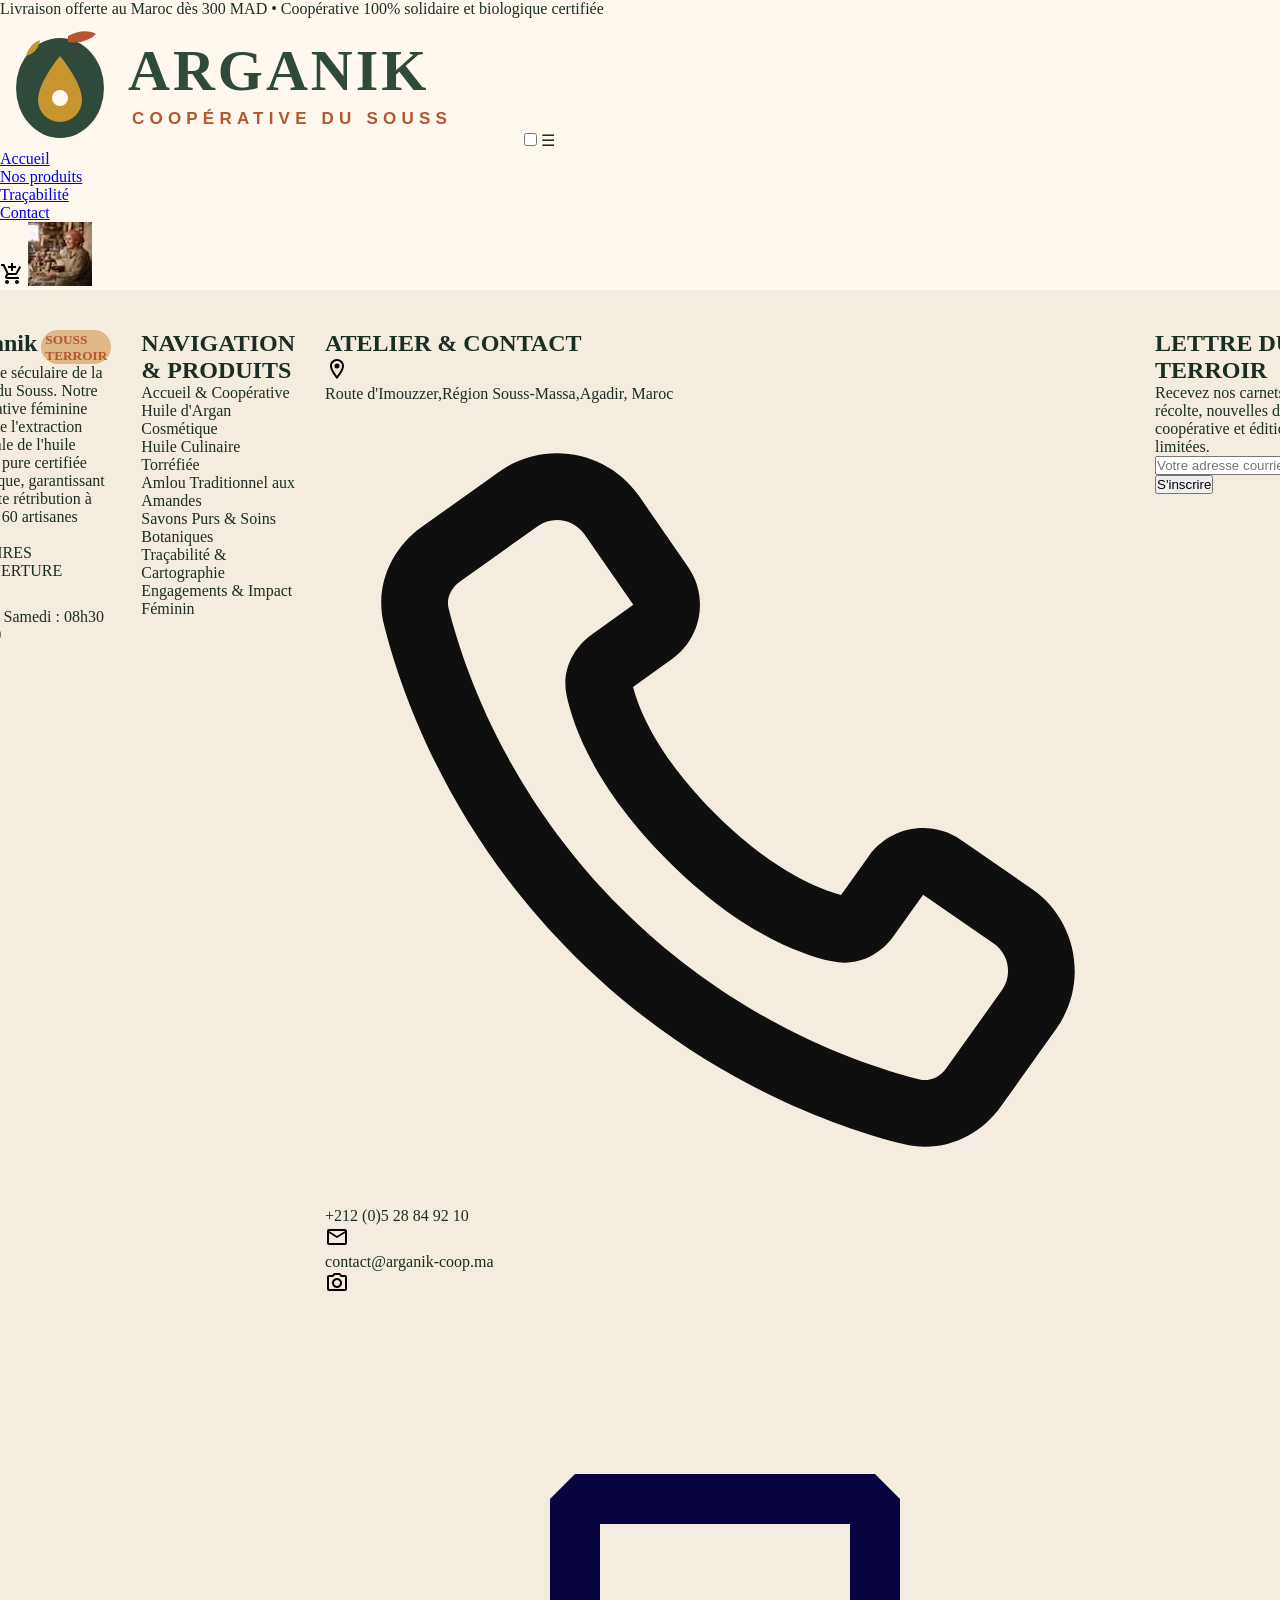
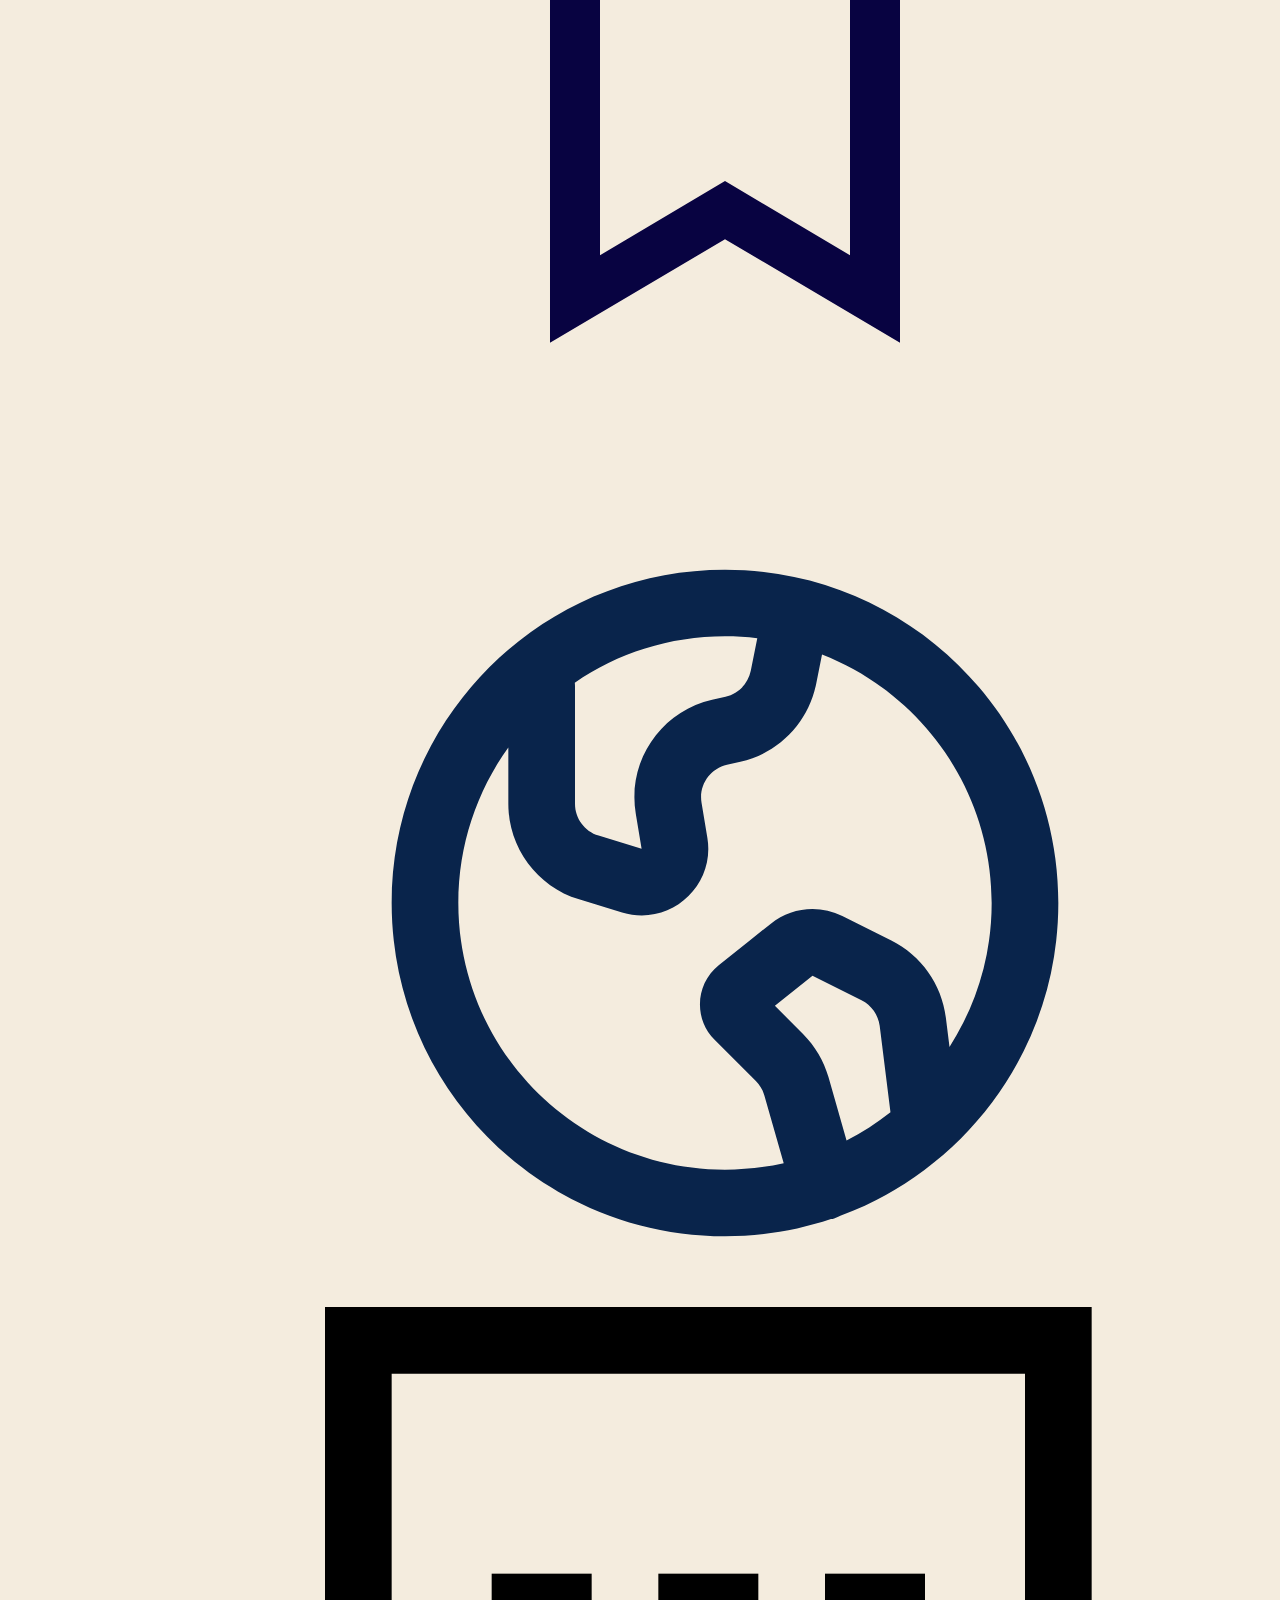
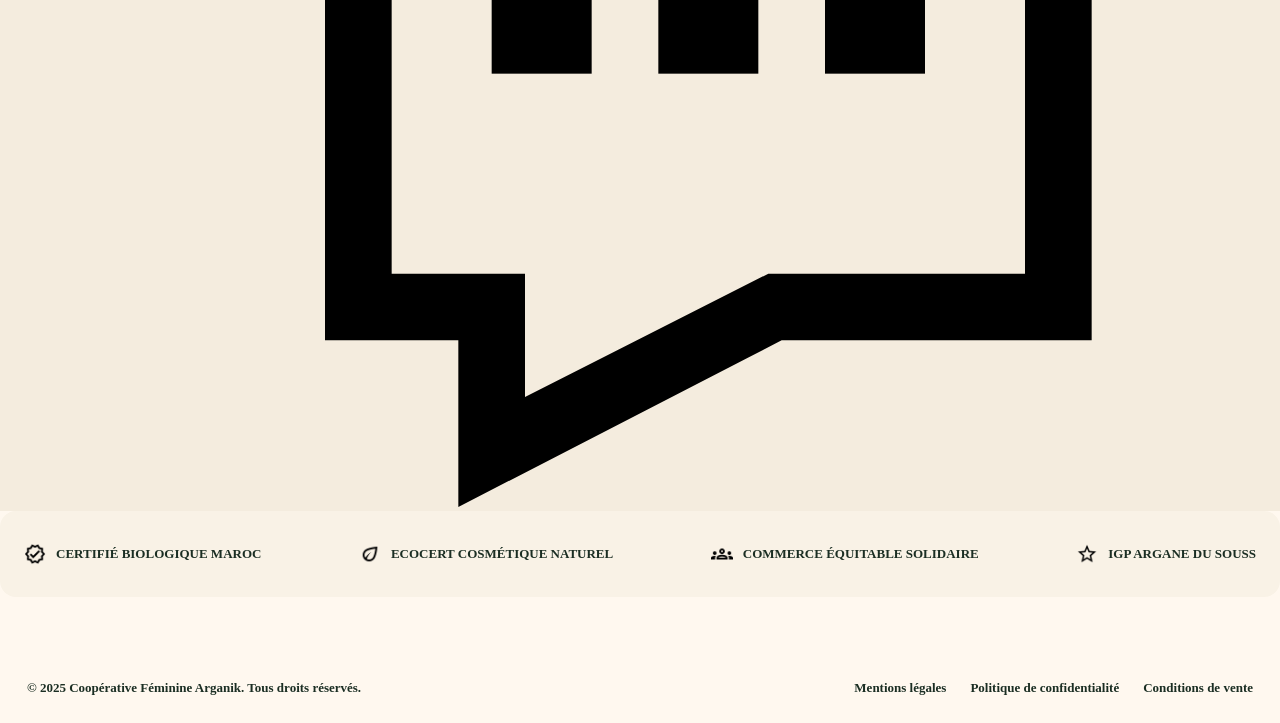
==== commit ebc2a885: "update logo" ====
--- a/index.html
+++ b/index.html
@@ -8,605 +8,43 @@
   </head>
 
   <body>
-    <!-- <header>
+    <!-- Header  -->
+    <header>
       <div class="headline">
         <p>
           Livraison offerte au Maroc dès 300 MAD • Coopérative 100% solidaire et
           biologique certifiée
         </p>
       </div>
+      
+<div class="navbar">
+  <img id="logo" src="image/arganik-logo.svg" alt="Logo Arganik" />
 
-      <div class="navbar">
-        <img id="logo" src="image/arganik-logo.png" alt="Logo Arganik" />
+  <input type="checkbox" id="menu-toggle">
 
-        <input type="checkbox" id="menu-toggle" />
+  <label for="menu-toggle" class="burger">
+    ☰
+  </label>
 
-        <label for="menu-toggle" class="burger"> ☰ </label>
+  <nav aria-label="Navigation principale">
+       <ul class="menu">
+                    <li><a href="index.html" class="lien-actif">Accueil</a></li>
+                    <li><a href="ourProducts.html">Nos produits</a></li>
+                    <li><a href="Traçabilité.html">Traçabilité</a></li>
+                    <li><a href="contact-commande.html">Contact</a></li>
+    </ul>
+  </nav>
 
-        <nav aria-label="Navigation principale">
-          <ul class="menu">
-            <li><a href="index.html" class="lien-actif">Accueil</a></li>
-            <li><a href="produits.html">Nos produits</a></li>
-            <li><a href="tracabilite.html">Traçabilité</a></li>
-            <li><a href="contact.html">Contact</a></li>
-          </ul>
-        </nav>
+  <div class="user">
+    <img id="panier" src="icons/ajout-panier.svg" alt="Panier">
+    <img id="profile" src="image/avatar-utilisateur.jpg" alt="Profil">
+  </div>
+</div>
 
-        <div class="user">
-          <img id="panier" src="image/ajout-panier.svg" alt="Panier" />
-          <img id="profile" src="image/avatar-utilisateur.jpg" alt="Profil" />
-        </div>
       </div>
-    </header> -->
-
-    <main id="Accueil" class="main-background">
-      <section class="backgrnd_img">
-        <div class="hero-icons">
-          <img src="icons/bouclier.svg" class="bouclier-icon" />
-          <h6 class="Accueil-icon-title">
-            ARTISANAT D'EXCEPTION & TERROIR DU SOUSS
-          </h6>
-        </div>
-        <div class="hero-smt">
-          <div class="hero-title">
-            <h1>L’or du Souss,</h1>
-          </div>
-          <div class="sous-title">
-            <h3 class="sous-title-1"><em>de nos mains </em></h3>
-            <h3 class="hero-title">à vos mains.</h3>
-          </div>
-        </div>
-        <div class="hero-p">
-          Huiles d’argan pures, amlou traditionnel et soins botaniques
-          d'exception confectionnés par plus de 45 artisanes solidaires réunies
-          au cœur de l'arganeraie marocaine.
-        </div>
-        <div class="buttons">
-          <article>
-            <button
-              type="submit"
-              class="button-produits"
-              href="ourProducts.html"
-            >
-              Découvrir nos produits
-            </button>
-          </article>
-          <article>
-            <button type="submit" class="button-histoire">
-              histoire collective
-              <img src="icons/fleche-droite.svg" class="icon-fleche" />
-            </button>
-          </article>
-        </div>
-        <div class="hero-certifie-home">
-          <article class="icon-certifie-home">
-            <img src="icons/certifie.svg" class="certifiee" />
-            <p class="certifiee-p">Première pression à froid</p>
-          </article>
-          <article class="icon-certifie-home">
-            <img src="icons/certifie.svg" class="certifiee" />
-            <p class="certifiee-p">100% Biologique & IGP Souss</p>
-          </article>
-          <article class="icon-certifie-home">
-            <img src="icons/certifie.svg" class="certifiee" />
-            <p class="certifiee-p">Commerce Équitable Certifiè</p>
-          </article>
-        </div>
-      </section>
-
-      <section class="background1">
-        <div class="blocks">
-          <article class="block">
-            <img src="icons/diversite.svg" class="icon-blocks" />
-            <h2 class="inside-blocks">45</h2>
-            <h6 class="inside-blocks">Coopératrices</h6>
-            <p class="inside-blocks">
-              Rémunérées équitablement avec sécurité sociale et formations
-              continues
-            </p>
-          </article>
-          <article class="block">
-            <img src="icons/feuille-energie.svg" class="icon-blocks" />
-            <h3 class="inside-blocks">100%</h3>
-            <h6 class="inside-blocks">Naturel & Bio</h6>
-            <p class="inside-blocks">
-              Certifié Ecocert et ONSSA, garanti sans solvants ni additifs
-              chimiques.
-            </p>
-          </article>
-          <article class="block">
-            <img
-              src="icons/hand-shake-handshake-svgrepo-com.svg"
-              class="hand-icon"
-            />
-            <h3 class="inside-blocks">< 38°C</h3>
-            <h6 class="inside-blocks">Pression à Froid</h6>
-            <p class="inside-blocks">
-              Extraction mécanique lente pour préserver antioxydants et
-              vitamine.
-            </p>
-          </article>
-          <article class="block">
-            <img src="icons/foret.svg" class="icon-blocks" />
-            <h3 class="inside-blocks">12</h3>
-            <h6 class="inside-blocks">Douars Protégés</h6>
-            <p class="inside-blocks">
-              Villages préservés dans la réserve de biosphère UNESCO de
-              l’arganeraie.
-            </p>
-          </article>
-        </div>
-
-        <div class="etoile">
-          <img src="icons/etoile.svg" />
-          <p>SÉLECTION D'EXCEPTION DE LA RÉCOLTE 2024</p>
-        </div>
-
-        <div class="home-title">
-          <h1>Nos Nectars & Soins Phares</h1>
-        </div>
-
-        <div class="home-p">
-          <div>
-            <p>
-              Chaque flacon est le fruit d'un savoir-faire millénaire, concassé
-              pierre contre pierre et décanté avec patience à Taroudant.
-            </p>
-          </div>
-          <div class="home-a">
-            <p>Tous nos soins (14)</p>
-          </div>
-        </div>
-
-        <div class="blocks">
-          <article class="block">
-            <img
-              src="imgproduct/huile-argan-culinaire-03 (1).jpg"
-              class="huile-img1"
-              alt="huile d'argan"
-            />
-            <div class="prduct-home-1">
-              <p>Vallée du Souss • 100 ml</p>
-              <img src="icons/etoile.svg" />
-              <p>4.9(128)</p>
-            </div>
-            <div class="home-productinfo">
-              <h2>Huile d’Argan Pure Cosmétique</h2>
-              <p>
-                Pressée à froid non torréfiée. Hydratation profonde,
-                antioxydante
-              </p>
-            </div>
-            <div class="home-prix">
-              <p>PRIX DIRECT COOPÉRATIVE</p>
-            </div>
-            <div class="home-achat">
-              <h3>180 MAD</h3>
-              <button class="home-panier-button">
-                <img src="icons/ajout-panier.svg" />
-              </button>
-            </div>
-          </article>
-
-          <article class="block">
-            <img
-              src="imgproduct/huile-argan-culinaire-01 (1).jpg"
-              class="huile-img2"
-              alt="amlou royal"
-            />
-            <div class="prduct-home-1">
-              <p>Amandes Beldi • 250 g</p>
-              <img src="icons/etoile.svg" />
-              <p>5.0(94)</p>
-            </div>
-
-            <div class="home-productinfo">
-              <h2>Amlou Royal aux Amandes & Miel d'Oranger</h2>
-              <p>
-                Pâte à tartiner traditionnelle berbère à base d'huile d'argan
-                culinaire…
-              </p>
-            </div>
-
-            <div class="home-prix">
-              <p>PRIX DIRECT COOPÉRATIVE</p>
-            </div>
-
-            <div class="home-achat">
-              <h3>220 MAD</h3>
-              <button class="home-panier-button">
-                <img src="icons/ajout-panier.svg" />
-              </button>
-            </div>
-          </article>
-
-          <article class="block">
-            <img
-              src="imgproduct/huile-argan-cosmetique-01 (1).jpg"
-              class="huile-img3"
-              alt="huile d'argan"
-            />
-
-            <div class="prduct-home-1">
-              <p>Arganeraie de Taroudant • 250 ml</p>
-              <img src="icons/etoile.svg" />
-              <p>4.8(76)</p>
-            </div>
-            <div class="home-productinfo">
-              <h2>Huile d’Argan Culinaire Torréfiée</h2>
-              <p>
-                Arômes délicats de noisette grillée. Riche en acides gras
-                essentiels,…
-              </p>
-            </div>
-
-            <div class="home-prix">
-              <p>PRIX DIRECT COOPÉRATIVE</p>
-            </div>
-
-            <div class="home-achat">
-              <h3>140 MAD</h3>
-              <button class="home-panier-button">
-                <img src="icons/ajout-panier.svg" />
-              </button>
-            </div>
-          </article>
-
-          <article class="block">
-            <img
-              src="imgproduct/serum-argan-figue-barbarie (1).jpg"
-              class="huile-img4"
-              alt="savon végétal"
-            />
-
-            <div class="prduct-home-1">
-              <p>Soin Corporel • 120 g</p>
-              <img src="icons/etoile.svg" />
-              <p>4.9(52)</p>
-            </div>
-            <div class="home-productinfo">
-              <h2>Savon Végétal Surgras à l’Argan & Cèdre</h2>
-              <p>
-                Saponifié à froid pour conserver la glycérine végétale native.
-                Nettoie…
-              </p>
-            </div>
-
-            <div class="home-prix">
-              <p>PRIX DIRECT COOPÉRATIVE</p>
-            </div>
-            <div class="home-achat">
-              <h3>65 MAD</h3>
-              <button class="home-panier-button">
-                <img src="icons/ajout-panier.svg" />
-              </button>
-            </div>
-          </article>
-        </div>
-      </section>
-
-      <section class="background">
-        <div class="home-pic-pstn">
-          <article class="women-infos">
-            <div class="women-infos-d">
-              <div class="women-infos-txt">
-                <h4>Fatima-Zahra Ait Oumghar</h4>
-                <h6>PRÉSIDENTE & MAÎTRESSE ARTISANE</h6>
-                <p>
-                  <em
-                    >« L'arganier n'est pas qu'un arbre : c'est notre liberté,
-                    l'école pour nos filles et le garant de la dignité de nos
-                    aînées. »</em
-                  >
-                </p>
-              </div>
-            </div>
-            <img
-              src="image/impact-presidente-fatima-zahra.jpg"
-              alt="Fatima-Zahra Ait Oumghar, artisane de l'arganier"
-            />
-          </article>
-
-          <article class="home-smt">
-            <div class="home-sprt">
-              <p>IMPACT SOCIAL & ÉMANCIPATION</p>
-            </div>
-            <h1>Chaque goutte réécrit le destin des femmes du Souss</h1>
-            <div class="home-title2">
-              <p>
-                Fondée en 2011 au cœur de l'Anti-Atlas, la coopérative Arganik
-                est née d'un refus : celui des intermédiaires qui dévaluaient le
-                travail épuisant des concasseuses de noix.
-              </p>
-              <p>
-                Aujourd'hui, 100% de la valeur ajoutée reste au village. Les
-                revenus équitables financent la scolarisation des jeunes filles,
-                l'alphabétisation des artisanes et un fonds mutuel d'entraide
-                médicale pour les familles de l'arganeraie.
-              </p>
-            </div>
-            <div class="home-iconss">
-              <img src="icons/coche-cercle.svg" />
-              <p>
-                Autonomie financière directe : Salaire 2,8 fois supérieur au
-                cours moyen de la cueillette brute.
-              </p>
-            </div>
-            <div class="home-iconss">
-              <img src="icons/coche-cercle.svg" />
-              <p>
-                Protection de la biosphère : Reboisement annuel de plus de 1 200
-                arganiers endémiques.
-              </p>
-            </div>
-            <div class="home-iconss">
-              <img src="icons/coche-cercle.svg" />
-              <p>
-                Transmission des gestes : Sauvegarde du patrimoine oral et
-                gestuel classé au patrimoine immatériel de l’UNESCO.
-              </p>
-            </div>
-            <div class="home-iconss">
-              <p>Lire notre rapport d'impact annuel 2024</p>
-              <img src="icons/fleche-droite.svg" />
-            </div>
-          </article>
-        </div>
-      </section>
-
-      <section class="background">
-        <div class="home-cntr">
-          <p class="home-ST">TRANSPARENCE SANS COMPROMIS</p>
-          <h1>De l'arbre au flacon : Un rituel préservé</h1>
-          <p>
-            Découvrez les trois gestes fondateurs qui font la pureté absolue de
-            notre huile d'argan certifiée IGP Souss.
-          </p>
-        </div>
-        <div class="home-blocks3-">
-          <article class="home-block3">
-            <div class="home-block3-n">
-              <h1>01</h1>
-              <img
-                src="icons/tree-branch-4-svgrepo-com.svg"
-                class="tree-icon"
-              />
-            </div>
-            <div class="home-block3-txt">
-              <h3>Récolte Manuelle Sélective</h3>
-              <p>
-                Les fruits mûrs tombés naturellement au sol sont récoltés à la
-                main entre juillet et août, sans jamais secouer les branches
-                afin de préserver l'intégrité de l'arbre.
-              </p>
-            </div>
-            <div class="block3-icons">
-              <img src="icons/horloge.svg" class="horloge-icon" />
-              <p>Séchage naturel au soleil : 15 jours</p>
-            </div>
-          </article>
-          <article class="home-block3">
-            <div class="home-block3-n">
-              <h1>02</h1>
-              <img src="" />
-            </div>
-            <div class="home-block3-txt">
-              <h3>Dépulpage & Concassage Ancestral</h3>
-              <p>
-                Chaque noix est fêlée entre deux galets avec une précision
-                millimétrique. L'amande interne est extraite intacte, sans être
-                altérée ni brûlée par des rouleaux industriels.
-              </p>
-            </div>
-            <div>
-              <img src="" />
-              <p>Savoir-faire 100% féminin manuel</p>
-            </div>
-          </article>
-          <article class="home-block3">
-            <div class="home-block3-n">
-              <h1>03</h1>
-              <img src="icons/goutte.svg" class="goutte-icon" />
-            </div>
-            <div class="home-block3-txt">
-              <h3>Pression Douce & Double Décantation</h3>
-              <p>
-                Pressage mécanique à froid à température contrôlée en dessous de
-                38°C, suivi d'une filtration lente sur papier buvard naturel
-                sans le moindre additif chimique.
-              </p>
-            </div>
-            <div class="block3-icons">
-              <img src="icons/certifie.svg" class="horloge-icon" />
-              <p>Pureté analytique garantie</p>
-            </div>
-          </article>
-        </div>
-        <div class="home-scan">
-          <div class="scan">
-            <img src="icons/scan-qrcode-svgrepo-com.svg" class="scan-icon" />
-          </div>
-          <div class="scan-txt">
-            <h5>Vérifiez l’origine de votre propre flacon</h5>
-            <p>
-              Saisissez le numéro de lot gravé sur votre étiquette pour
-              géolocaliser l’arbre et découvrir l'artisane.
-            </p>
-          </div>
-          <div class="scan-button">
-            <button class="scan-button-">
-              <p>Accéder à l'outil de traçabilité intégrale</p>
-              <img src="icons/fleche-droite.svg" class="scan-flech" />
-            </button>
-          </div>
-        </div>
-      </section>
-      <section class="background">
-        <div class="home-cntr">
-          <p class="home-ST">VOIX DE NOTRE COMMUNAUTÉ</p>
-          <h1 class="home-t1">Ce que nos clients en disent</h1>
-          <p>
-            Particuliers passionnés et chefs cuisiniers témoignent de la pureté
-            incomparable de nos flacons.
-          </p>
-        </div>
-
-        <div class="home-blocks3-">
-          <div class="home-block3">
-            <div class="fivestars">
-              <img src="icons/etoile.svg" />
-              <img src="icons/etoile.svg" />
-              <img src="icons/etoile.svg" />
-              <img src="icons/etoile.svg" />
-              <img src="icons/etoile.svg" />
-            </div>
-            <p class="block3-p">
-              <em
-                >« Rien à voir avec les huiles coupées que l’on trouve en grande
-                surface. La texture est soyeuse, pénètre instantanément sans
-                fini gras. Ma peau atopique a retrouvé son équilibre en deux
-                semaines. »</em
-              >
-            </p>
-            <div class="clients">
-              <article class="clients-pfp">
-                <h2>SL</h2>
-              </article>
-              <article>
-                <p>Sophie Lemonnier</p>
-                <p>Bordeaux • Huile d'argan cosmétique</p>
-              </article>
-            </div>
-          </div>
-          <div class="home-block3">
-            <div class="fivestars">
-              <img src="icons/etoile.svg" />
-              <img src="icons/etoile.svg" />
-              <img src="icons/etoile.svg" />
-              <img src="icons/etoile.svg" />
-              <img src="icons/etoile.svg" />
-            </div>
-            <p class="block3-p">
-              <em
-                >« L’amlou d'Arganik est une révélation culinaire. L’équilibre
-                entre la torréfaction des amandes et la douceur du miel
-                d'oranger est parfait. Mes enfants en redemandent tous les
-                matins au petit- déjeuner. »</em
-              >
-            </p>
-            <div class="clients">
-              <article class="clients-pfp">
-                <h2>YB</h2>
-              </article>
-              <article>
-                <p>Yassine Berrada</p>
-                <p>Casablanca • Amlou Traditionnel</p>
-              </article>
-            </div>
-          </div>
-          <div class="home-block3">
-            <div class="fivestars">
-              <img src="icons/etoile.svg" />
-              <img src="icons/etoile.svg" />
-              <img src="icons/etoile.svg" />
-              <img src="icons/etoile.svg" />
-              <img src="icons/etoile.svg" />
-            </div>
-            <p class="block3-p">
-              <em
-                >« J’ai visité l'atelier d'Agadir cet hiver. Voir ces artisanes
-                fières et dignes perpétuer un geste si beau m'a profondément
-                émue. Commander chez elles, c’est soutenir une cause noble et
-                juste. »</em
-              >
-            </p>
-            <div class="clients">
-              <article class="clients-pfp">
-                <h2>YB</h2>
-              </article>
-              <article>
-                <p>Claire Delattre</p>
-                <p>Bruxelles • Coffret Prestige Terroir</p>
-              </article>
-            </div>
-          </div>
-        </div>
-      </section>
-    </main>
-
+    </header>
+    <main></main>
     <footer class="footer">
-      <div class="footer-conteneur">
-        <div class="pied-haut">
-          <div>
-            <div class="footer-h2">
-              <h2>Arganik</h2>
-              <h5 class="footer-pretitle">SOUSS TERROIR</h5>
-            </div>
-            <p>
-              Héritage séculaire de la Vallée du Souss. Notre coopérative
-              féminine perpétue l'extraction artisanale de l'huile d'argan pure
-              certifiée biologique, garantissant une juste rétribution à plus de
-              60 artisanes locales.
-            </p>
-            <p class="color">HORAIRES D'OUVERTURE</p>
-            <div class="footer-icons">
-              <img src="icons/horloge.svg" />
-              <p>Lundi - Samedi : 08h30 - 18h00</p>
-            </div>
-          </div>
-          <div>
-            <h2>NAVIGATION & PRODUITS</h2>
-            <p>Accueil & Coopérative</p>
-            <p>Huile d'Argan Cosmétique</p>
-            <p>Huile Culinaire Torréfiée</p>
-            <p>Amlou Traditionnel aux Amandes</p>
-            <p>Savons Purs & Soins Botaniques</p>
-            <p>Traçabilité & Cartographie</p>
-            <p>Engagements & Impact Féminin</p>
-          </div>
-          <div>
-            <h2>ATELIER & CONTACT</h2>
-            <div class="footer-icons">
-              <img src="icons/localisation.svg" />
-              <p>Route d'Imouzzer,Région Souss-Massa,Agadir, Maroc</p>
-            </div>
-            <div class="footer-icons">
-              <img src="icons/call-receive-svgrepo-com.svg" class="call-icon" />
-              <p>+212 (0)5 28 84 92 10</p>
-            </div>
-            <div class="footer-icons">
-              <img src="icons/email.svg" />
-              <p>contact@arganik-coop.ma</p>
-            </div>
-            <div class="footer-icons">
-              <div class="icons">
-                <img src="icons/appareil-photo.svg" class="icon" />
-              </div>
-              <div class="icons">
-                <img src="icons/save-svgrepo-com.svg" class="icon" />
-              </div>
-              <div class="icons">
-                <img src="icons/world-2-svgrepo-com.svg" class="icon" />
-              </div>
-              <div class="icons">
-                <img src="icons/contact-us-svgrepo-com.svg" class="icon" />
-              </div>
-            </div>
-          </div>
-          <div>
-            <h2>LETTRE DU TERROIR</h2>
-            <p>
-              Recevez nos carnets de récolte, nouvelles de la coopérative et
-              éditions limitées.
-            </p>
-            <input type="text" placeholder="Votre adresse courriel..." />
-            <button type="submit" class="footer-button">S'inscrire</button>
-          </div>
-        </div>
-      </div>
-    </footer>
-
-    <!-- <footer>
       <div class="footer-conteneur">
         <div class="pied-haut">
           <div>
@@ -707,6 +145,6 @@
           </div>
         </div>
       </div>
-    </footer> -->
+    </footer>
   </body>
 </html>
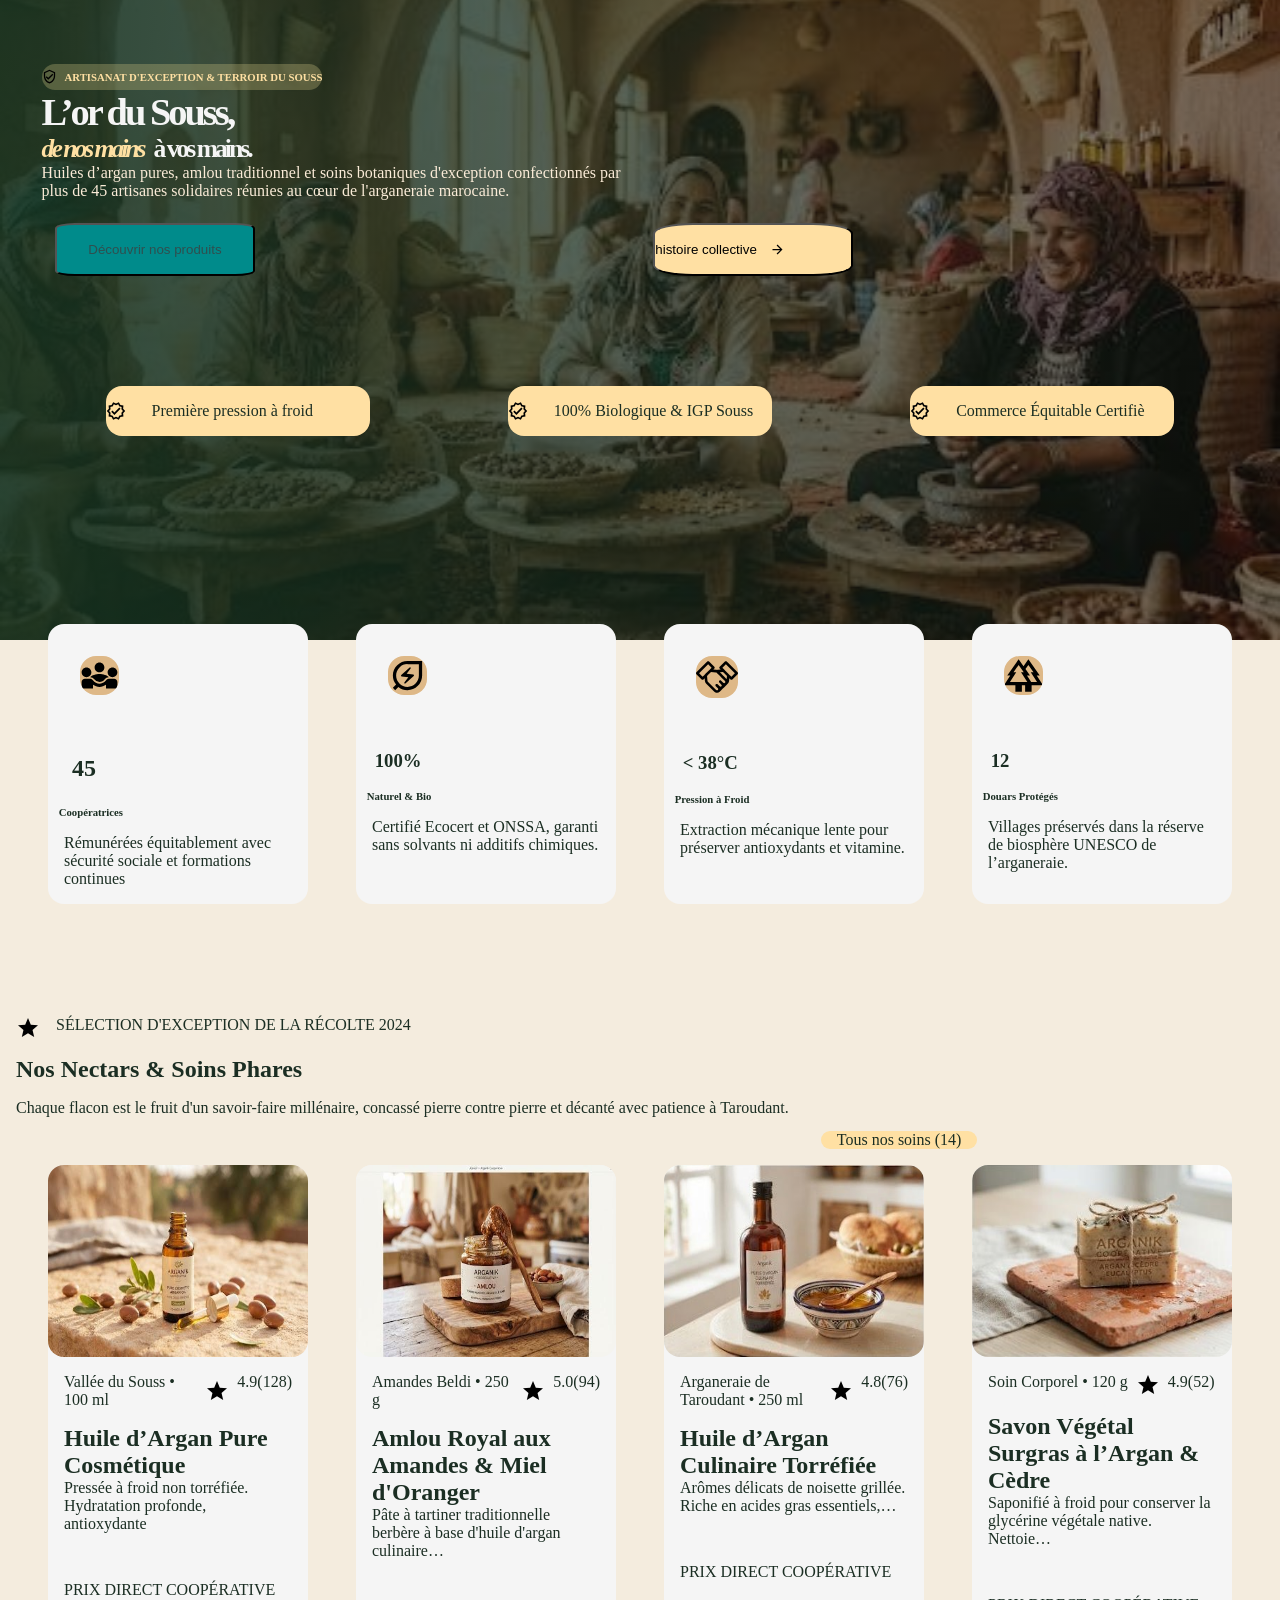
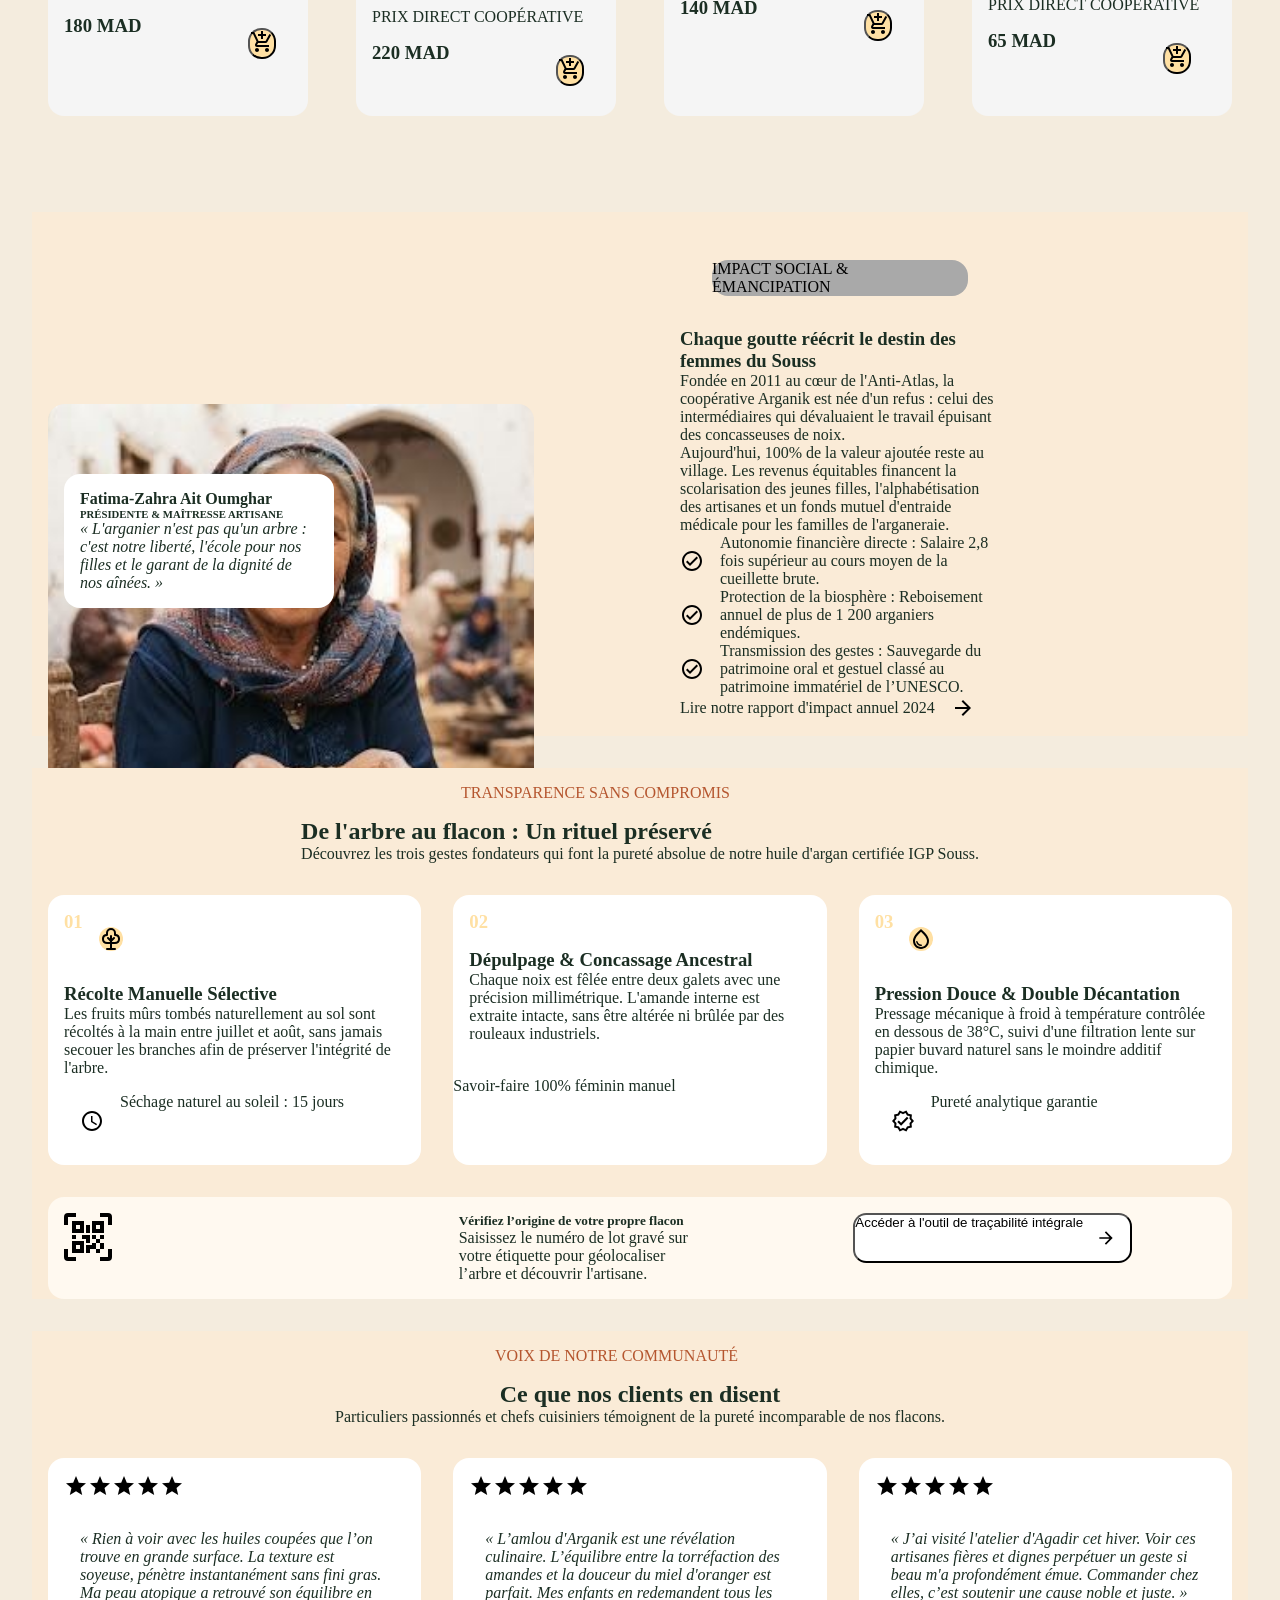
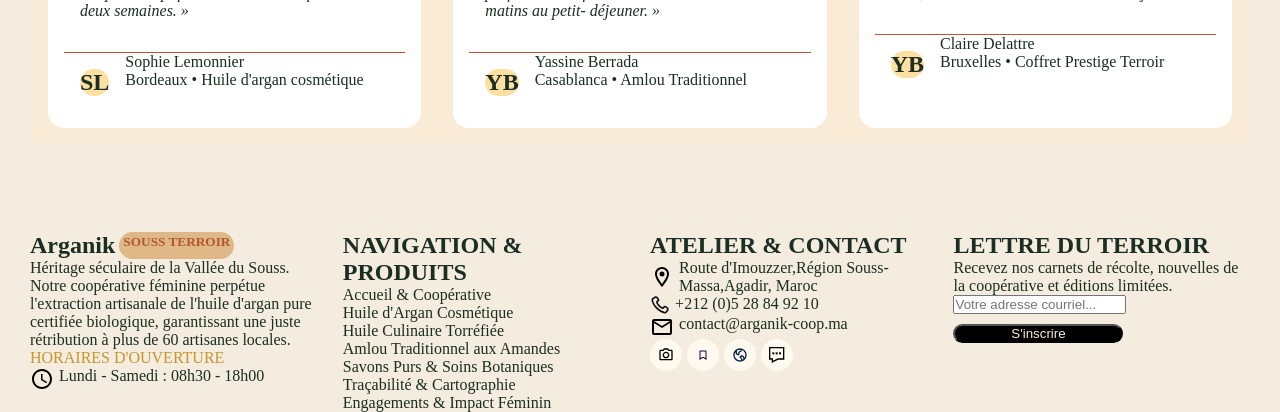
==== commit 86ccf2e0: "hotfix/fix broken html curkt bracket in product page" ====
--- a/index.html
+++ b/index.html
@@ -8,42 +8,501 @@
   </head>
 
   <body>
-    <!-- Header  -->
-    <header>
-      <div class="headline">
-        <p>
-          Livraison offerte au Maroc dès 300 MAD • Coopérative 100% solidaire et
-          biologique certifiée
-        </p>
-      </div>
-      
-<div class="navbar">
-  <img id="logo" src="image/arganik-logo.svg" alt="Logo Arganik" />
-
-  <input type="checkbox" id="menu-toggle">
-
-  <label for="menu-toggle" class="burger">
-    ☰
-  </label>
-
-  <nav aria-label="Navigation principale">
-       <ul class="menu">
-                    <li><a href="index.html" class="lien-actif">Accueil</a></li>
-                    <li><a href="ourProducts.html">Nos produits</a></li>
-                    <li><a href="Traçabilité.html">Traçabilité</a></li>
-                    <li><a href="contact-commande.html">Contact</a></li>
-    </ul>
-  </nav>
-
-  <div class="user">
-    <img id="panier" src="icons/ajout-panier.svg" alt="Panier">
-    <img id="profile" src="image/avatar-utilisateur.jpg" alt="Profil">
-  </div>
-</div>
-
-      </div>
-    </header>
-    <main></main>
+    <main id="Accueil" class="main-background">
+      <section class="backgrnd_img">
+        <div class="hero-icons">
+          <img src="icons/bouclier.svg" class="bouclier-icon" />
+          <h6 class="Accueil-icon-title">
+            ARTISANAT D'EXCEPTION & TERROIR DU SOUSS
+          </h6>
+        </div>
+        <div class="hero-smt">
+          <div class="hero-title">
+            <h1>L’or du Souss,</h1>
+          </div>
+          <div class="sous-title">
+            <h3 class="sous-title-1"><em>de nos mains </em></h3>
+            <h3 class="hero-title">à vos mains.</h3>
+          </div>
+        </div>
+        <div class="hero-p">
+          Huiles d’argan pures, amlou traditionnel et soins botaniques
+          d'exception confectionnés par plus de 45 artisanes solidaires réunies
+          au cœur de l'arganeraie marocaine.
+        </div>
+        <div class="buttons">
+          <article>
+            <button
+              type="submit"
+              class="button-produits"
+              href="ourProducts.html"
+            >
+              Découvrir nos produits
+            </button>
+          </article>
+          <article>
+            <button type="submit" class="button-histoire">
+              histoire collective
+              <img src="icons/fleche-droite.svg" class="icon-fleche" />
+            </button>
+          </article>
+        </div>
+        <div class="hero-certifie-home">
+          <article class="icon-certifie-home">
+            <img src="icons/certifie.svg" class="certifiee" />
+            <p class="certifiee-p">Première pression à froid</p>
+          </article>
+          <article class="icon-certifie-home">
+            <img src="icons/certifie.svg" class="certifiee" />
+            <p class="certifiee-p">100% Biologique & IGP Souss</p>
+          </article>
+          <article class="icon-certifie-home">
+            <img src="icons/certifie.svg" class="certifiee" />
+            <p class="certifiee-p">Commerce Équitable Certifiè</p>
+          </article>
+        </div>
+      </section>
+
+      <section class="background1">
+        <div class="blocks">
+          <article class="block">
+            <img src="icons/diversite.svg" class="icon-blocks" />
+            <h2 class="inside-blocks">45</h2>
+            <h6 class="inside-blocks">Coopératrices</h6>
+            <p class="inside-blocks">
+              Rémunérées équitablement avec sécurité sociale et formations
+              continues
+            </p>
+          </article>
+          <article class="block">
+            <img src="icons/feuille-energie.svg" class="icon-blocks" />
+            <h3 class="inside-blocks">100%</h3>
+            <h6 class="inside-blocks">Naturel & Bio</h6>
+            <p class="inside-blocks">
+              Certifié Ecocert et ONSSA, garanti sans solvants ni additifs
+              chimiques.
+            </p>
+          </article>
+          <article class="block">
+            <img
+              src="icons/hand-shake-handshake-svgrepo-com.svg"
+              class="hand-icon"
+            />
+            <h3 class="inside-blocks">< 38°C</h3>
+            <h6 class="inside-blocks">Pression à Froid</h6>
+            <p class="inside-blocks">
+              Extraction mécanique lente pour préserver antioxydants et
+              vitamine.
+            </p>
+          </article>
+          <article class="block">
+            <img src="icons/foret.svg" class="icon-blocks" />
+            <h3 class="inside-blocks">12</h3>
+            <h6 class="inside-blocks">Douars Protégés</h6>
+            <p class="inside-blocks">
+              Villages préservés dans la réserve de biosphère UNESCO de
+              l’arganeraie.
+            </p>
+          </article>
+        </div>
+
+        <div class="etoile">
+          <img src="icons/etoile.svg" />
+          <p>SÉLECTION D'EXCEPTION DE LA RÉCOLTE 2024</p>
+        </div>
+
+        <div class="home-title">
+          <h1>Nos Nectars & Soins Phares</h1>
+        </div>
+
+        <div class="home-p">
+          <div>
+            <p>
+              Chaque flacon est le fruit d'un savoir-faire millénaire, concassé
+              pierre contre pierre et décanté avec patience à Taroudant.
+            </p>
+          </div>
+          <div class="home-a">
+            <p>Tous nos soins (14)</p>
+          </div>
+        </div>
+
+        <div class="blocks">
+          <article class="block">
+            <img
+              src="imgproduct/huile-argan-culinaire-03 (1).jpg"
+              class="huile-img1"
+              alt="huile d'argan"
+            />
+            <div class="prduct-home-1">
+              <p>Vallée du Souss • 100 ml</p>
+              <img src="icons/etoile.svg" />
+              <p>4.9(128)</p>
+            </div>
+            <div class="home-productinfo">
+              <h2>Huile d’Argan Pure Cosmétique</h2>
+              <p>
+                Pressée à froid non torréfiée. Hydratation profonde,
+                antioxydante
+              </p>
+            </div>
+            <div class="home-prix">
+              <p>PRIX DIRECT COOPÉRATIVE</p>
+            </div>
+            <div class="home-achat">
+              <h3>180 MAD</h3>
+              <button class="home-panier-button">
+                <img src="icons/ajout-panier.svg" />
+              </button>
+            </div>
+          </article>
+
+          <article class="block">
+            <img
+              src="imgproduct/huile-argan-culinaire-01 (1).jpg"
+              class="huile-img2"
+              alt="amlou royal"
+            />
+            <div class="prduct-home-1">
+              <p>Amandes Beldi • 250 g</p>
+              <img src="icons/etoile.svg" />
+              <p>5.0(94)</p>
+            </div>
+
+            <div class="home-productinfo">
+              <h2>Amlou Royal aux Amandes & Miel d'Oranger</h2>
+              <p>
+                Pâte à tartiner traditionnelle berbère à base d'huile d'argan
+                culinaire…
+              </p>
+            </div>
+
+            <div class="home-prix">
+              <p>PRIX DIRECT COOPÉRATIVE</p>
+            </div>
+
+            <div class="home-achat">
+              <h3>220 MAD</h3>
+              <button class="home-panier-button">
+                <img src="icons/ajout-panier.svg" />
+              </button>
+            </div>
+          </article>
+
+          <article class="block">
+            <img
+              src="imgproduct/huile-argan-cosmetique-01 (1).jpg"
+              class="huile-img3"
+              alt="huile d'argan"
+            />
+
+            <div class="prduct-home-1">
+              <p>Arganeraie de Taroudant • 250 ml</p>
+              <img src="icons/etoile.svg" />
+              <p>4.8(76)</p>
+            </div>
+            <div class="home-productinfo">
+              <h2>Huile d’Argan Culinaire Torréfiée</h2>
+              <p>
+                Arômes délicats de noisette grillée. Riche en acides gras
+                essentiels,…
+              </p>
+            </div>
+
+            <div class="home-prix">
+              <p>PRIX DIRECT COOPÉRATIVE</p>
+            </div>
+
+            <div class="home-achat">
+              <h3>140 MAD</h3>
+              <button class="home-panier-button">
+                <img src="icons/ajout-panier.svg" />
+              </button>
+            </div>
+          </article>
+
+          <article class="block">
+            <img
+              src="imgproduct/serum-argan-figue-barbarie (1).jpg"
+              class="huile-img4"
+              alt="savon végétal"
+            />
+
+            <div class="prduct-home-1">
+              <p>Soin Corporel • 120 g</p>
+              <img src="icons/etoile.svg" />
+              <p>4.9(52)</p>
+            </div>
+            <div class="home-productinfo">
+              <h2>Savon Végétal Surgras à l’Argan & Cèdre</h2>
+              <p>
+                Saponifié à froid pour conserver la glycérine végétale native.
+                Nettoie…
+              </p>
+            </div>
+
+            <div class="home-prix">
+              <p>PRIX DIRECT COOPÉRATIVE</p>
+            </div>
+            <div class="home-achat">
+              <h3>65 MAD</h3>
+              <button class="home-panier-button">
+                <img src="icons/ajout-panier.svg" />
+              </button>
+            </div>
+          </article>
+        </div>
+      </section>
+
+      <section class="background">
+        <div class="home-pic-pstn">
+          <article class="women-infos">
+            <div class="women-infos-d">
+              <div class="women-infos-txt">
+                <h4>Fatima-Zahra Ait Oumghar</h4>
+                <h6>PRÉSIDENTE & MAÎTRESSE ARTISANE</h6>
+                <p>
+                  <em
+                    >« L'arganier n'est pas qu'un arbre : c'est notre liberté,
+                    l'école pour nos filles et le garant de la dignité de nos
+                    aînées. »</em
+                  >
+                </p>
+              </div>
+            </div>
+            <img
+              src="image/impact-presidente-fatima-zahra.jpg"
+              alt="Fatima-Zahra Ait Oumghar, artisane de l'arganier"
+            />
+          </article>
+
+          <article class="home-smt">
+            <div class="home-sprt">
+              <p>IMPACT SOCIAL & ÉMANCIPATION</p>
+            </div>
+            <h1>Chaque goutte réécrit le destin des femmes du Souss</h1>
+            <div class="home-title2">
+              <p>
+                Fondée en 2011 au cœur de l'Anti-Atlas, la coopérative Arganik
+                est née d'un refus : celui des intermédiaires qui dévaluaient le
+                travail épuisant des concasseuses de noix.
+              </p>
+              <p>
+                Aujourd'hui, 100% de la valeur ajoutée reste au village. Les
+                revenus équitables financent la scolarisation des jeunes filles,
+                l'alphabétisation des artisanes et un fonds mutuel d'entraide
+                médicale pour les familles de l'arganeraie.
+              </p>
+            </div>
+            <div class="home-iconss">
+              <img src="icons/coche-cercle.svg" />
+              <p>
+                Autonomie financière directe : Salaire 2,8 fois supérieur au
+                cours moyen de la cueillette brute.
+              </p>
+            </div>
+            <div class="home-iconss">
+              <img src="icons/coche-cercle.svg" />
+              <p>
+                Protection de la biosphère : Reboisement annuel de plus de 1 200
+                arganiers endémiques.
+              </p>
+            </div>
+            <div class="home-iconss">
+              <img src="icons/coche-cercle.svg" />
+              <p>
+                Transmission des gestes : Sauvegarde du patrimoine oral et
+                gestuel classé au patrimoine immatériel de l’UNESCO.
+              </p>
+            </div>
+            <div class="home-iconss">
+              <p>Lire notre rapport d'impact annuel 2024</p>
+              <img src="icons/fleche-droite.svg" />
+            </div>
+          </article>
+        </div>
+      </section>
+
+      <section class="background">
+        <div class="home-cntr">
+          <p class="home-ST">TRANSPARENCE SANS COMPROMIS</p>
+          <h1>De l'arbre au flacon : Un rituel préservé</h1>
+          <p>
+            Découvrez les trois gestes fondateurs qui font la pureté absolue de
+            notre huile d'argan certifiée IGP Souss.
+          </p>
+        </div>
+        <div class="home-blocks3-">
+          <article class="home-block3">
+            <div class="home-block3-n">
+              <h1>01</h1>
+              <img
+                src="icons/tree-branch-4-svgrepo-com.svg"
+                class="tree-icon"
+              />
+            </div>
+            <div class="home-block3-txt">
+              <h3>Récolte Manuelle Sélective</h3>
+              <p>
+                Les fruits mûrs tombés naturellement au sol sont récoltés à la
+                main entre juillet et août, sans jamais secouer les branches
+                afin de préserver l'intégrité de l'arbre.
+              </p>
+            </div>
+            <div class="block3-icons">
+              <img src="icons/horloge.svg" class="horloge-icon" />
+              <p>Séchage naturel au soleil : 15 jours</p>
+            </div>
+          </article>
+          <article class="home-block3">
+            <div class="home-block3-n">
+              <h1>02</h1>
+              <img src="" />
+            </div>
+            <div class="home-block3-txt">
+              <h3>Dépulpage & Concassage Ancestral</h3>
+              <p>
+                Chaque noix est fêlée entre deux galets avec une précision
+                millimétrique. L'amande interne est extraite intacte, sans être
+                altérée ni brûlée par des rouleaux industriels.
+              </p>
+            </div>
+            <div>
+              <img src="" />
+              <p>Savoir-faire 100% féminin manuel</p>
+            </div>
+          </article>
+          <article class="home-block3">
+            <div class="home-block3-n">
+              <h1>03</h1>
+              <img src="icons/goutte.svg" class="goutte-icon" />
+            </div>
+            <div class="home-block3-txt">
+              <h3>Pression Douce & Double Décantation</h3>
+              <p>
+                Pressage mécanique à froid à température contrôlée en dessous de
+                38°C, suivi d'une filtration lente sur papier buvard naturel
+                sans le moindre additif chimique.
+              </p>
+            </div>
+            <div class="block3-icons">
+              <img src="icons/certifie.svg" class="horloge-icon" />
+              <p>Pureté analytique garantie</p>
+            </div>
+          </article>
+        </div>
+        <div class="home-scan">
+          <div class="scan">
+            <img src="icons/scan-qrcode-svgrepo-com.svg" class="scan-icon" />
+          </div>
+          <div class="scan-txt">
+            <h5>Vérifiez l’origine de votre propre flacon</h5>
+            <p>
+              Saisissez le numéro de lot gravé sur votre étiquette pour
+              géolocaliser l’arbre et découvrir l'artisane.
+            </p>
+          </div>
+          <div class="scan-button">
+            <button class="scan-button-">
+              <p>Accéder à l'outil de traçabilité intégrale</p>
+              <img src="icons/fleche-droite.svg" class="scan-flech" />
+            </button>
+          </div>
+        </div>
+      </section>
+      <section class="background">
+        <div class="home-cntr">
+          <p class="home-ST">VOIX DE NOTRE COMMUNAUTÉ</p>
+          <h1 class="home-t1">Ce que nos clients en disent</h1>
+          <p>
+            Particuliers passionnés et chefs cuisiniers témoignent de la pureté
+            incomparable de nos flacons.
+          </p>
+        </div>
+
+        <div class="home-blocks3-">
+          <div class="home-block3">
+            <div class="fivestars">
+              <img src="icons/etoile.svg" />
+              <img src="icons/etoile.svg" />
+              <img src="icons/etoile.svg" />
+              <img src="icons/etoile.svg" />
+              <img src="icons/etoile.svg" />
+            </div>
+            <p class="block3-p">
+              <em
+                >« Rien à voir avec les huiles coupées que l’on trouve en grande
+                surface. La texture est soyeuse, pénètre instantanément sans
+                fini gras. Ma peau atopique a retrouvé son équilibre en deux
+                semaines. »</em
+              >
+            </p>
+            <div class="clients">
+              <article class="clients-pfp">
+                <h2>SL</h2>
+              </article>
+              <article>
+                <p>Sophie Lemonnier</p>
+                <p>Bordeaux • Huile d'argan cosmétique</p>
+              </article>
+            </div>
+          </div>
+          <div class="home-block3">
+            <div class="fivestars">
+              <img src="icons/etoile.svg" />
+              <img src="icons/etoile.svg" />
+              <img src="icons/etoile.svg" />
+              <img src="icons/etoile.svg" />
+              <img src="icons/etoile.svg" />
+            </div>
+            <p class="block3-p">
+              <em
+                >« L’amlou d'Arganik est une révélation culinaire. L’équilibre
+                entre la torréfaction des amandes et la douceur du miel
+                d'oranger est parfait. Mes enfants en redemandent tous les
+                matins au petit- déjeuner. »</em
+              >
+            </p>
+            <div class="clients">
+              <article class="clients-pfp">
+                <h2>YB</h2>
+              </article>
+              <article>
+                <p>Yassine Berrada</p>
+                <p>Casablanca • Amlou Traditionnel</p>
+              </article>
+            </div>
+          </div>
+          <div class="home-block3">
+            <div class="fivestars">
+              <img src="icons/etoile.svg" />
+              <img src="icons/etoile.svg" />
+              <img src="icons/etoile.svg" />
+              <img src="icons/etoile.svg" />
+              <img src="icons/etoile.svg" />
+            </div>
+            <p class="block3-p">
+              <em
+                >« J’ai visité l'atelier d'Agadir cet hiver. Voir ces artisanes
+                fières et dignes perpétuer un geste si beau m'a profondément
+                émue. Commander chez elles, c’est soutenir une cause noble et
+                juste. »</em
+              >
+            </p>
+            <div class="clients">
+              <article class="clients-pfp">
+                <h2>YB</h2>
+              </article>
+              <article>
+                <p>Claire Delattre</p>
+                <p>Bruxelles • Coffret Prestige Terroir</p>
+              </article>
+            </div>
+          </div>
+        </div>
+      </section>
+    </main>
+
     <footer class="footer">
       <div class="footer-conteneur">
         <div class="pied-haut">
@@ -60,7 +519,7 @@
             </p>
             <p class="color">HORAIRES D'OUVERTURE</p>
             <div class="footer-icons">
-              <img src="icons/horloge.svg" alt="" />
+              <img src="icons/horloge.svg" />
               <p>Lundi - Samedi : 08h30 - 18h00</p>
             </div>
           </div>
@@ -113,6 +572,78 @@
             <button type="submit" class="footer-button">S'inscrire</button>
           </div>
         </div>
+      </div>
+    </footer>
+
+    <!-- <footer>
+      <div class="footer-conteneur">
+        <div class="pied-haut">
+          <div>
+            <div class="footer-h2">
+              <h2>Arganik</h2>
+              <h5 class="footer-pretitle">SOUSS TERROIR</h5>
+            </div>
+            <p>
+              Héritage séculaire de la Vallée du Souss. Notre coopérative
+              féminine perpétue l'extraction artisanale de l'huile d'argan pure
+              certifiée biologique, garantissant une juste rétribution à plus de
+              60 artisanes locales.
+            </p>
+            <p class="color">HORAIRES D'OUVERTURE</p>
+            <div class="footer-icons">
+              <img src="icons/horloge.svg" alt="" />
+              <p>Lundi - Samedi : 08h30 - 18h00</p>
+            </div>
+          </div>
+          <div>
+            <h2>NAVIGATION & PRODUITS</h2>
+            <p>Accueil & Coopérative</p>
+            <p>Huile d'Argan Cosmétique</p>
+            <p>Huile Culinaire Torréfiée</p>
+            <p>Amlou Traditionnel aux Amandes</p>
+            <p>Savons Purs & Soins Botaniques</p>
+            <p>Traçabilité & Cartographie</p>
+            <p>Engagements & Impact Féminin</p>
+          </div>
+          <div>
+            <h2>ATELIER & CONTACT</h2>
+            <div class="footer-icons">
+              <img src="icons/localisation.svg" />
+              <p>Route d'Imouzzer,Région Souss-Massa,Agadir, Maroc</p>
+            </div>
+            <div class="footer-icons">
+              <img src="icons/call-receive-svgrepo-com.svg" class="call-icon" />
+              <p>+212 (0)5 28 84 92 10</p>
+            </div>
+            <div class="footer-icons">
+              <img src="icons/email.svg" />
+              <p>contact@arganik-coop.ma</p>
+            </div>
+            <div class="footer-icons">
+              <div class="icons">
+                <img src="icons/appareil-photo.svg" class="icon" />
+              </div>
+              <div class="icons">
+                <img src="icons/save-svgrepo-com.svg" class="icon" />
+              </div>
+              <div class="icons">
+                <img src="icons/world-2-svgrepo-com.svg" class="icon" />
+              </div>
+              <div class="icons">
+                <img src="icons/contact-us-svgrepo-com.svg" class="icon" />
+              </div>
+            </div>
+          </div>
+          <div>
+            <h2>LETTRE DU TERROIR</h2>
+            <p>
+              Recevez nos carnets de récolte, nouvelles de la coopérative et
+              éditions limitées.
+            </p>
+            <input type="text" placeholder="Votre adresse courriel..." />
+            <button type="submit" class="footer-button">S'inscrire</button>
+          </div>
+        </div>
 
         <div class="lower-bottom">
           <div>
@@ -145,6 +676,6 @@
           </div>
         </div>
       </div>
-    </footer>
+    </footer> -->
   </body>
 </html>
--- a/style.css
+++ b/style.css
@@ -5,6 +5,26 @@
 }
 
 /* hero css */
+
+.backgrnd_img {
+  background-image: linear-gradient(
+      to right,
+      rgba(22, 51, 32, 0.9),
+      rgba(14, 15, 14, 0.5)
+    ),
+    url("hero/accueil-hero-cooperatrices.jpg");
+  background-repeat: no-repeat;
+  backface-visibility: visible;
+  background-position: center;
+  background-size: cover;
+  background-attachment: scroll;
+  padding: 4em 2.6em;
+  position: relative;
+  width: 100%;
+  height: 40em;
+  box-sizing: border-box;
+  /* min-height: auto; */
+}
 .hero-icons {
   display: flex;
   justify-content: center;
@@ -36,7 +56,7 @@
   display: flex;
   color: #f4ecde;
   gap: 10px;
-  position: relative;
+
   bottom: 2em;
 }
 
@@ -585,256 +605,257 @@
 .footer-h2 {
   display: flex;
   gap: 4px;
-  .footer-h2 {
-    display: flex;
-    gap: 4px;
-  }
-
-  .footer-button {
-    color: antiquewhite;
-    background-color: black;
+}
+
+.footer-h2 {
+  display: flex;
+  gap: 4px;
+}
+
+.footer-button {
+  color: antiquewhite;
+  background-color: black;
+  border-radius: 12px;
+  width: 170px;
+  margin-top: 10px;
+}
+.footer-button {
+  color: antiquewhite;
+  background-color: black;
+  border-radius: 12px;
+  width: 170px;
+  margin-top: 10px;
+}
+
+.footer-pretitle {
+  color: #b5562f;
+  background-color: burlywood;
+  border-radius: 4em;
+  padding: 2px 4px 0px 4px;
+}
+.footer-pretitle {
+  color: #b5562f;
+  background-color: burlywood;
+  border-radius: 4em;
+  padding: 2px 4px 0px 4px;
+}
+
+.color {
+  color: #c8962e;
+}
+
+header {
+  margin: 10px 6px 0 6px;
+}
+
+.call-icon {
+  width: 20px;
+}
+
+.icons {
+  background-color: #fff9f0;
+  display: flex;
+  justify-items: center;
+  padding: 8px;
+  border-radius: 50%;
+}
+
+.headline {
+  width: 100%;
+  height: auto;
+  background-color: #2f4a3a;
+  display: flex;
+  align-items: center;
+  justify-content: center;
+}
+
+.icon {
+  width: 1em;
+  height: 1em;
+}
+.headline p {
+  text-align: center;
+  color: white;
+  font-size: 10px;
+  white-space: wrap;
+  padding: 10px 0 10px 0;
+}
+
+.footer-icons {
+  display: flex;
+  gap: 5px;
+}
+
+.backgrnd_img {
+  background-image: linear-gradient(
+      to right,
+      rgba(22, 51, 32, 0.9),
+      rgba(14, 15, 14, 0.5)
+    ),
+    url("hero/accueil-hero-cooperatrices.jpg");
+  background-repeat: no-repeat;
+  backface-visibility: visible;
+  background-position: center;
+  background-size: cover;
+  background-attachment: scroll;
+  padding: 4em 2.6em;
+  position: relative;
+  width: 100%;
+  height: 40em;
+  box-sizing: border-box;
+  /* min-height: auto; */
+}
+
+.main-background {
+  background-color: #f4ecde;
+}
+
+@media (max-width: 600px) {
+  .blocks,
+  .background,
+  .icon-certifie-home,
+  .home-smt {
+    margin: 1em 0;
+  }
+
+  .block {
+    position: relative;
+    top: 4em;
+  }
+
+  .women-infos-d {
+    position: relative;
+    z-index: 100;
+    top: 30em;
+  }
+
+  .hero-p,
+  .home-title2,
+  .scan-txt {
+    width: 100%;
+    max-width: 100%;
+  }
+
+  .home-ST {
+    margin-left: 0;
+  }
+
+  .home-panier-button {
+    margin-left: 1em;
+  }
+
+  .women-infos {
+    position: relative;
+    top: 0em;
+  }
+}
+.navbar {
+  display: flex;
+  align-items: center;
+  justify-content: space-between;
+  background-color: #f5f3ef;
+  padding: 12px 50px;
+}
+
+#logo {
+  cursor: pointer;
+  height: 45px;
+  width: auto;
+}
+
+.menu {
+  display: flex;
+  align-items: center;
+  gap: 15px;
+  list-style: none;
+  background-color: #f7f0e4;
+  padding: 6px 12px;
+  border-radius: 30px;
+}
+
+.menu li a {
+  text-decoration: none;
+  color: #2d3748;
+  font-size: 1rem;
+  padding: 10px 20px;
+  border-radius: 20px;
+}
+
+.menu li a:hover {
+  background-color: #2d4b3e;
+  color: #ffffff;
+}
+
+.user {
+  cursor: pointer;
+  display: flex;
+  gap: 20px;
+}
+
+#profile {
+  width: 40px;
+  height: 40px;
+  border-radius: 50%;
+  border: 2px solid #05290b;
+  cursor: pointer;
+}
+
+/* Burger caché sur ordinateur */
+#menu-toggle,
+.burger {
+  display: none;
+}
+
+/* responsive design du header */
+@media (max-width: 768px) {
+  .navbar {
+    padding: 12px 16px;
+    flex-wrap: wrap;
+  }
+
+  #logo {
+    height: 38px;
+  }
+
+  .burger {
+    display: block;
+    font-size: 28px;
+    cursor: pointer;
+    order: 2;
+  }
+
+  .user {
+    order: 3;
+    align-items: center;
+    gap: 8px;
+  }
+
+  #profile {
+    width: 32px;
+    height: 32px;
+  }
+
+  .navbar nav {
+    display: none;
+    width: 100%;
+    order: 4;
+  }
+
+  #menu-toggle:checked ~ nav {
+    display: block;
+  }
+
+  .menu {
+    flex-direction: column;
+    align-items: stretch;
+    gap: 8px;
+    margin-top: 12px;
+    padding: 12px;
     border-radius: 12px;
-    width: 170px;
-    margin-top: 10px;
-  }
-  .footer-button {
-    color: antiquewhite;
-    background-color: black;
-    border-radius: 12px;
-    width: 170px;
-    margin-top: 10px;
-  }
-
-  .footer-pretitle {
-    color: #b5562f;
-    background-color: burlywood;
-    border-radius: 4em;
-    padding: 2px 4px 0px 4px;
-  }
-  .footer-pretitle {
-    color: #b5562f;
-    background-color: burlywood;
-    border-radius: 4em;
-    padding: 2px 4px 0px 4px;
-  }
-
-  .color {
-    color: #c8962e;
-  }
-
-  header {
-    margin: 10px 6px 0 6px;
-  }
-
-  .call-icon {
-    width: 20px;
-  }
-
-  .icons {
-    background-color: #fff9f0;
-    display: flex;
-    justify-items: center;
-    padding: 8px;
-    border-radius: 50%;
-  }
-
-  .headline {
-    width: 100%;
-    height: auto;
-    background-color: #2f4a3a;
-    display: flex;
-    align-items: center;
-    justify-content: center;
-  }
-
-  .icon {
-    width: 1em;
-    height: 1em;
-  }
-  .headline p {
-    text-align: center;
-    color: white;
-    font-size: 10px;
-    white-space: wrap;
-    padding: 10px 0 10px 0;
-  }
-
-  .footer-icons {
-    display: flex;
-    gap: 5px;
-  }
-
-  .backgrnd_img {
-    background-image: linear-gradient(
-        to right,
-        rgba(22, 51, 32, 0.9),
-        rgba(14, 15, 14, 0.5)
-      ),
-      url("hero/accueil-hero-cooperatrices.jpg");
-    background-repeat: no-repeat;
-    backface-visibility: visible;
-    background-position: center;
-    background-size: cover;
-    background-attachment: scroll;
-    padding: 4em 2.6em;
-    position: relative;
-    width: 100%;
-    height: 40em;
-    box-sizing: border-box;
-    /* min-height: auto; */
-  }
-
-  .main-background {
-    background-color: #f4ecde;
-  }
-
-  @media (max-width: 600px) {
-    .blocks,
-    .background,
-    .icon-certifie-home,
-    .home-smt {
-      margin: 1em 0;
-    }
-
-    .block {
-      position: relative;
-      top: 4em;
-    }
-
-    .women-infos-d {
-      position: relative;
-      z-index: 100;
-      top: 30em;
-    }
-
-    .hero-p,
-    .home-title2,
-    .scan-txt {
-      width: 100%;
-      max-width: 100%;
-    }
-
-    .home-ST {
-      margin-left: 0;
-    }
-
-    .home-panier-button {
-      margin-left: 1em;
-    }
-
-    .women-infos {
-      position: relative;
-      top: 0em;
-    }
-  }
-  .navbar {
-    display: flex;
-    align-items: center;
-    justify-content: space-between;
-    background-color: #f5f3ef;
-    padding: 12px 50px;
-  }
-
-  #logo {
-    cursor: pointer;
-    height: 45px;
-    width: auto;
-  }
-
-  .menu {
-    display: flex;
-    align-items: center;
-    gap: 15px;
-    list-style: none;
-    background-color: #f7f0e4;
-    padding: 6px 12px;
-    border-radius: 30px;
   }
 
   .menu li a {
-    text-decoration: none;
-    color: #2d3748;
-    font-size: 1rem;
-    padding: 10px 20px;
-    border-radius: 20px;
-  }
-
-  .menu li a:hover {
-    background-color: #2d4b3e;
-    color: #ffffff;
-  }
-
-  .user {
-    cursor: pointer;
-    display: flex;
-    gap: 20px;
-  }
-
-  #profile {
-    width: 40px;
-    height: 40px;
-    border-radius: 50%;
-    border: 2px solid #05290b;
-    cursor: pointer;
-  }
-
-  /* Burger caché sur ordinateur */
-  #menu-toggle,
-  .burger {
-    display: none;
-  }
-
-  /* responsive design du header */
-  @media (max-width: 768px) {
-    .navbar {
-      padding: 12px 16px;
-      flex-wrap: wrap;
-    }
-
-    #logo {
-      height: 38px;
-    }
-
-    .burger {
-      display: block;
-      font-size: 28px;
-      cursor: pointer;
-      order: 2;
-    }
-
-    .user {
-      order: 3;
-      align-items: center;
-      gap: 8px;
-    }
-
-    #profile {
-      width: 32px;
-      height: 32px;
-    }
-
-    .navbar nav {
-      display: none;
-      width: 100%;
-      order: 4;
-    }
-
-    #menu-toggle:checked ~ nav {
-      display: block;
-    }
-
-    .menu {
-      flex-direction: column;
-      align-items: stretch;
-      gap: 8px;
-      margin-top: 12px;
-      padding: 12px;
-      border-radius: 12px;
-    }
-
-    .menu li a {
-      display: block;
-      padding: 12px;
-    }
-  }
-}
+    display: block;
+    padding: 12px;
+  }
+}
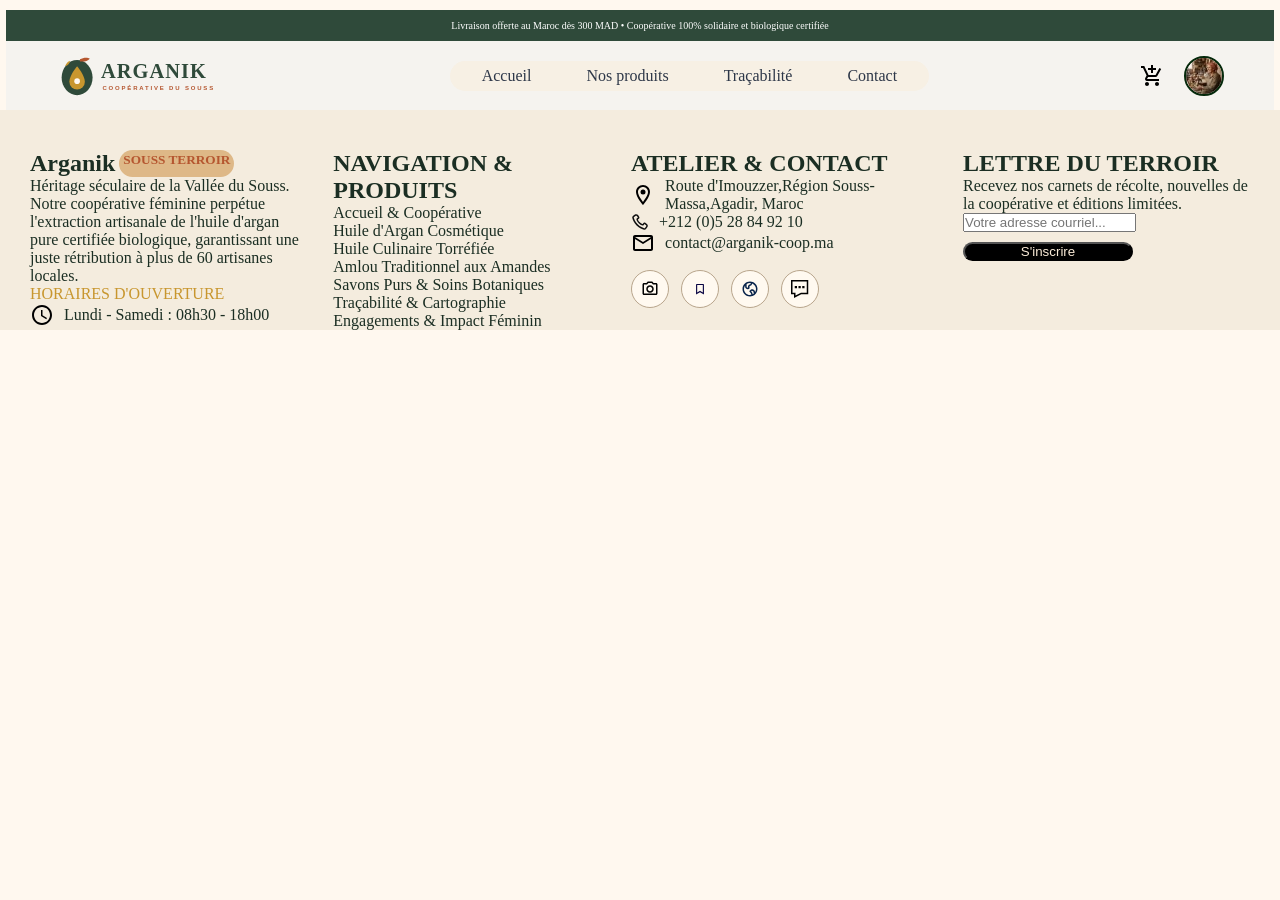
==== commit 89357b9b: "Merge branch 'dev' of https://github.com/abdelghaniGRD/Brief2 into dev" ====
--- a/index.html
+++ b/index.html
@@ -8,501 +8,42 @@
   </head>
 
   <body>
-    <main id="Accueil" class="main-background">
-      <section class="backgrnd_img">
-        <div class="hero-icons">
-          <img src="icons/bouclier.svg" class="bouclier-icon" />
-          <h6 class="Accueil-icon-title">
-            ARTISANAT D'EXCEPTION & TERROIR DU SOUSS
-          </h6>
-        </div>
-        <div class="hero-smt">
-          <div class="hero-title">
-            <h1>L’or du Souss,</h1>
-          </div>
-          <div class="sous-title">
-            <h3 class="sous-title-1"><em>de nos mains </em></h3>
-            <h3 class="hero-title">à vos mains.</h3>
-          </div>
-        </div>
-        <div class="hero-p">
-          Huiles d’argan pures, amlou traditionnel et soins botaniques
-          d'exception confectionnés par plus de 45 artisanes solidaires réunies
-          au cœur de l'arganeraie marocaine.
-        </div>
-        <div class="buttons">
-          <article>
-            <button
-              type="submit"
-              class="button-produits"
-              href="ourProducts.html"
-            >
-              Découvrir nos produits
-            </button>
-          </article>
-          <article>
-            <button type="submit" class="button-histoire">
-              histoire collective
-              <img src="icons/fleche-droite.svg" class="icon-fleche" />
-            </button>
-          </article>
-        </div>
-        <div class="hero-certifie-home">
-          <article class="icon-certifie-home">
-            <img src="icons/certifie.svg" class="certifiee" />
-            <p class="certifiee-p">Première pression à froid</p>
-          </article>
-          <article class="icon-certifie-home">
-            <img src="icons/certifie.svg" class="certifiee" />
-            <p class="certifiee-p">100% Biologique & IGP Souss</p>
-          </article>
-          <article class="icon-certifie-home">
-            <img src="icons/certifie.svg" class="certifiee" />
-            <p class="certifiee-p">Commerce Équitable Certifiè</p>
-          </article>
-        </div>
-      </section>
-
-      <section class="background1">
-        <div class="blocks">
-          <article class="block">
-            <img src="icons/diversite.svg" class="icon-blocks" />
-            <h2 class="inside-blocks">45</h2>
-            <h6 class="inside-blocks">Coopératrices</h6>
-            <p class="inside-blocks">
-              Rémunérées équitablement avec sécurité sociale et formations
-              continues
-            </p>
-          </article>
-          <article class="block">
-            <img src="icons/feuille-energie.svg" class="icon-blocks" />
-            <h3 class="inside-blocks">100%</h3>
-            <h6 class="inside-blocks">Naturel & Bio</h6>
-            <p class="inside-blocks">
-              Certifié Ecocert et ONSSA, garanti sans solvants ni additifs
-              chimiques.
-            </p>
-          </article>
-          <article class="block">
-            <img
-              src="icons/hand-shake-handshake-svgrepo-com.svg"
-              class="hand-icon"
-            />
-            <h3 class="inside-blocks">< 38°C</h3>
-            <h6 class="inside-blocks">Pression à Froid</h6>
-            <p class="inside-blocks">
-              Extraction mécanique lente pour préserver antioxydants et
-              vitamine.
-            </p>
-          </article>
-          <article class="block">
-            <img src="icons/foret.svg" class="icon-blocks" />
-            <h3 class="inside-blocks">12</h3>
-            <h6 class="inside-blocks">Douars Protégés</h6>
-            <p class="inside-blocks">
-              Villages préservés dans la réserve de biosphère UNESCO de
-              l’arganeraie.
-            </p>
-          </article>
-        </div>
-
-        <div class="etoile">
-          <img src="icons/etoile.svg" />
-          <p>SÉLECTION D'EXCEPTION DE LA RÉCOLTE 2024</p>
-        </div>
-
-        <div class="home-title">
-          <h1>Nos Nectars & Soins Phares</h1>
-        </div>
-
-        <div class="home-p">
-          <div>
-            <p>
-              Chaque flacon est le fruit d'un savoir-faire millénaire, concassé
-              pierre contre pierre et décanté avec patience à Taroudant.
-            </p>
-          </div>
-          <div class="home-a">
-            <p>Tous nos soins (14)</p>
-          </div>
-        </div>
-
-        <div class="blocks">
-          <article class="block">
-            <img
-              src="imgproduct/huile-argan-culinaire-03 (1).jpg"
-              class="huile-img1"
-              alt="huile d'argan"
-            />
-            <div class="prduct-home-1">
-              <p>Vallée du Souss • 100 ml</p>
-              <img src="icons/etoile.svg" />
-              <p>4.9(128)</p>
-            </div>
-            <div class="home-productinfo">
-              <h2>Huile d’Argan Pure Cosmétique</h2>
-              <p>
-                Pressée à froid non torréfiée. Hydratation profonde,
-                antioxydante
-              </p>
-            </div>
-            <div class="home-prix">
-              <p>PRIX DIRECT COOPÉRATIVE</p>
-            </div>
-            <div class="home-achat">
-              <h3>180 MAD</h3>
-              <button class="home-panier-button">
-                <img src="icons/ajout-panier.svg" />
-              </button>
-            </div>
-          </article>
-
-          <article class="block">
-            <img
-              src="imgproduct/huile-argan-culinaire-01 (1).jpg"
-              class="huile-img2"
-              alt="amlou royal"
-            />
-            <div class="prduct-home-1">
-              <p>Amandes Beldi • 250 g</p>
-              <img src="icons/etoile.svg" />
-              <p>5.0(94)</p>
-            </div>
-
-            <div class="home-productinfo">
-              <h2>Amlou Royal aux Amandes & Miel d'Oranger</h2>
-              <p>
-                Pâte à tartiner traditionnelle berbère à base d'huile d'argan
-                culinaire…
-              </p>
-            </div>
-
-            <div class="home-prix">
-              <p>PRIX DIRECT COOPÉRATIVE</p>
-            </div>
-
-            <div class="home-achat">
-              <h3>220 MAD</h3>
-              <button class="home-panier-button">
-                <img src="icons/ajout-panier.svg" />
-              </button>
-            </div>
-          </article>
-
-          <article class="block">
-            <img
-              src="imgproduct/huile-argan-cosmetique-01 (1).jpg"
-              class="huile-img3"
-              alt="huile d'argan"
-            />
-
-            <div class="prduct-home-1">
-              <p>Arganeraie de Taroudant • 250 ml</p>
-              <img src="icons/etoile.svg" />
-              <p>4.8(76)</p>
-            </div>
-            <div class="home-productinfo">
-              <h2>Huile d’Argan Culinaire Torréfiée</h2>
-              <p>
-                Arômes délicats de noisette grillée. Riche en acides gras
-                essentiels,…
-              </p>
-            </div>
-
-            <div class="home-prix">
-              <p>PRIX DIRECT COOPÉRATIVE</p>
-            </div>
-
-            <div class="home-achat">
-              <h3>140 MAD</h3>
-              <button class="home-panier-button">
-                <img src="icons/ajout-panier.svg" />
-              </button>
-            </div>
-          </article>
-
-          <article class="block">
-            <img
-              src="imgproduct/serum-argan-figue-barbarie (1).jpg"
-              class="huile-img4"
-              alt="savon végétal"
-            />
-
-            <div class="prduct-home-1">
-              <p>Soin Corporel • 120 g</p>
-              <img src="icons/etoile.svg" />
-              <p>4.9(52)</p>
-            </div>
-            <div class="home-productinfo">
-              <h2>Savon Végétal Surgras à l’Argan & Cèdre</h2>
-              <p>
-                Saponifié à froid pour conserver la glycérine végétale native.
-                Nettoie…
-              </p>
-            </div>
-
-            <div class="home-prix">
-              <p>PRIX DIRECT COOPÉRATIVE</p>
-            </div>
-            <div class="home-achat">
-              <h3>65 MAD</h3>
-              <button class="home-panier-button">
-                <img src="icons/ajout-panier.svg" />
-              </button>
-            </div>
-          </article>
-        </div>
-      </section>
-
-      <section class="background">
-        <div class="home-pic-pstn">
-          <article class="women-infos">
-            <div class="women-infos-d">
-              <div class="women-infos-txt">
-                <h4>Fatima-Zahra Ait Oumghar</h4>
-                <h6>PRÉSIDENTE & MAÎTRESSE ARTISANE</h6>
-                <p>
-                  <em
-                    >« L'arganier n'est pas qu'un arbre : c'est notre liberté,
-                    l'école pour nos filles et le garant de la dignité de nos
-                    aînées. »</em
-                  >
-                </p>
-              </div>
-            </div>
-            <img
-              src="image/impact-presidente-fatima-zahra.jpg"
-              alt="Fatima-Zahra Ait Oumghar, artisane de l'arganier"
-            />
-          </article>
-
-          <article class="home-smt">
-            <div class="home-sprt">
-              <p>IMPACT SOCIAL & ÉMANCIPATION</p>
-            </div>
-            <h1>Chaque goutte réécrit le destin des femmes du Souss</h1>
-            <div class="home-title2">
-              <p>
-                Fondée en 2011 au cœur de l'Anti-Atlas, la coopérative Arganik
-                est née d'un refus : celui des intermédiaires qui dévaluaient le
-                travail épuisant des concasseuses de noix.
-              </p>
-              <p>
-                Aujourd'hui, 100% de la valeur ajoutée reste au village. Les
-                revenus équitables financent la scolarisation des jeunes filles,
-                l'alphabétisation des artisanes et un fonds mutuel d'entraide
-                médicale pour les familles de l'arganeraie.
-              </p>
-            </div>
-            <div class="home-iconss">
-              <img src="icons/coche-cercle.svg" />
-              <p>
-                Autonomie financière directe : Salaire 2,8 fois supérieur au
-                cours moyen de la cueillette brute.
-              </p>
-            </div>
-            <div class="home-iconss">
-              <img src="icons/coche-cercle.svg" />
-              <p>
-                Protection de la biosphère : Reboisement annuel de plus de 1 200
-                arganiers endémiques.
-              </p>
-            </div>
-            <div class="home-iconss">
-              <img src="icons/coche-cercle.svg" />
-              <p>
-                Transmission des gestes : Sauvegarde du patrimoine oral et
-                gestuel classé au patrimoine immatériel de l’UNESCO.
-              </p>
-            </div>
-            <div class="home-iconss">
-              <p>Lire notre rapport d'impact annuel 2024</p>
-              <img src="icons/fleche-droite.svg" />
-            </div>
-          </article>
-        </div>
-      </section>
-
-      <section class="background">
-        <div class="home-cntr">
-          <p class="home-ST">TRANSPARENCE SANS COMPROMIS</p>
-          <h1>De l'arbre au flacon : Un rituel préservé</h1>
-          <p>
-            Découvrez les trois gestes fondateurs qui font la pureté absolue de
-            notre huile d'argan certifiée IGP Souss.
-          </p>
-        </div>
-        <div class="home-blocks3-">
-          <article class="home-block3">
-            <div class="home-block3-n">
-              <h1>01</h1>
-              <img
-                src="icons/tree-branch-4-svgrepo-com.svg"
-                class="tree-icon"
-              />
-            </div>
-            <div class="home-block3-txt">
-              <h3>Récolte Manuelle Sélective</h3>
-              <p>
-                Les fruits mûrs tombés naturellement au sol sont récoltés à la
-                main entre juillet et août, sans jamais secouer les branches
-                afin de préserver l'intégrité de l'arbre.
-              </p>
-            </div>
-            <div class="block3-icons">
-              <img src="icons/horloge.svg" class="horloge-icon" />
-              <p>Séchage naturel au soleil : 15 jours</p>
-            </div>
-          </article>
-          <article class="home-block3">
-            <div class="home-block3-n">
-              <h1>02</h1>
-              <img src="" />
-            </div>
-            <div class="home-block3-txt">
-              <h3>Dépulpage & Concassage Ancestral</h3>
-              <p>
-                Chaque noix est fêlée entre deux galets avec une précision
-                millimétrique. L'amande interne est extraite intacte, sans être
-                altérée ni brûlée par des rouleaux industriels.
-              </p>
-            </div>
-            <div>
-              <img src="" />
-              <p>Savoir-faire 100% féminin manuel</p>
-            </div>
-          </article>
-          <article class="home-block3">
-            <div class="home-block3-n">
-              <h1>03</h1>
-              <img src="icons/goutte.svg" class="goutte-icon" />
-            </div>
-            <div class="home-block3-txt">
-              <h3>Pression Douce & Double Décantation</h3>
-              <p>
-                Pressage mécanique à froid à température contrôlée en dessous de
-                38°C, suivi d'une filtration lente sur papier buvard naturel
-                sans le moindre additif chimique.
-              </p>
-            </div>
-            <div class="block3-icons">
-              <img src="icons/certifie.svg" class="horloge-icon" />
-              <p>Pureté analytique garantie</p>
-            </div>
-          </article>
-        </div>
-        <div class="home-scan">
-          <div class="scan">
-            <img src="icons/scan-qrcode-svgrepo-com.svg" class="scan-icon" />
-          </div>
-          <div class="scan-txt">
-            <h5>Vérifiez l’origine de votre propre flacon</h5>
-            <p>
-              Saisissez le numéro de lot gravé sur votre étiquette pour
-              géolocaliser l’arbre et découvrir l'artisane.
-            </p>
-          </div>
-          <div class="scan-button">
-            <button class="scan-button-">
-              <p>Accéder à l'outil de traçabilité intégrale</p>
-              <img src="icons/fleche-droite.svg" class="scan-flech" />
-            </button>
-          </div>
-        </div>
-      </section>
-      <section class="background">
-        <div class="home-cntr">
-          <p class="home-ST">VOIX DE NOTRE COMMUNAUTÉ</p>
-          <h1 class="home-t1">Ce que nos clients en disent</h1>
-          <p>
-            Particuliers passionnés et chefs cuisiniers témoignent de la pureté
-            incomparable de nos flacons.
-          </p>
-        </div>
-
-        <div class="home-blocks3-">
-          <div class="home-block3">
-            <div class="fivestars">
-              <img src="icons/etoile.svg" />
-              <img src="icons/etoile.svg" />
-              <img src="icons/etoile.svg" />
-              <img src="icons/etoile.svg" />
-              <img src="icons/etoile.svg" />
-            </div>
-            <p class="block3-p">
-              <em
-                >« Rien à voir avec les huiles coupées que l’on trouve en grande
-                surface. La texture est soyeuse, pénètre instantanément sans
-                fini gras. Ma peau atopique a retrouvé son équilibre en deux
-                semaines. »</em
-              >
-            </p>
-            <div class="clients">
-              <article class="clients-pfp">
-                <h2>SL</h2>
-              </article>
-              <article>
-                <p>Sophie Lemonnier</p>
-                <p>Bordeaux • Huile d'argan cosmétique</p>
-              </article>
-            </div>
-          </div>
-          <div class="home-block3">
-            <div class="fivestars">
-              <img src="icons/etoile.svg" />
-              <img src="icons/etoile.svg" />
-              <img src="icons/etoile.svg" />
-              <img src="icons/etoile.svg" />
-              <img src="icons/etoile.svg" />
-            </div>
-            <p class="block3-p">
-              <em
-                >« L’amlou d'Arganik est une révélation culinaire. L’équilibre
-                entre la torréfaction des amandes et la douceur du miel
-                d'oranger est parfait. Mes enfants en redemandent tous les
-                matins au petit- déjeuner. »</em
-              >
-            </p>
-            <div class="clients">
-              <article class="clients-pfp">
-                <h2>YB</h2>
-              </article>
-              <article>
-                <p>Yassine Berrada</p>
-                <p>Casablanca • Amlou Traditionnel</p>
-              </article>
-            </div>
-          </div>
-          <div class="home-block3">
-            <div class="fivestars">
-              <img src="icons/etoile.svg" />
-              <img src="icons/etoile.svg" />
-              <img src="icons/etoile.svg" />
-              <img src="icons/etoile.svg" />
-              <img src="icons/etoile.svg" />
-            </div>
-            <p class="block3-p">
-              <em
-                >« J’ai visité l'atelier d'Agadir cet hiver. Voir ces artisanes
-                fières et dignes perpétuer un geste si beau m'a profondément
-                émue. Commander chez elles, c’est soutenir une cause noble et
-                juste. »</em
-              >
-            </p>
-            <div class="clients">
-              <article class="clients-pfp">
-                <h2>YB</h2>
-              </article>
-              <article>
-                <p>Claire Delattre</p>
-                <p>Bruxelles • Coffret Prestige Terroir</p>
-              </article>
-            </div>
-          </div>
-        </div>
-      </section>
-    </main>
-
+    <!-- Header  -->
+    <header>
+      <div class="headline">
+        <p>
+          Livraison offerte au Maroc dès 300 MAD • Coopérative 100% solidaire et
+          biologique certifiée
+        </p>
+      </div>
+      
+<div class="navbar">
+  <img id="logo" src="image/arganik-logo.svg" alt="Logo Arganik" />
+
+  <input type="checkbox" id="menu-toggle">
+
+  <label for="menu-toggle" class="burger">
+    ☰
+  </label>
+
+  <nav aria-label="Navigation principale">
+       <ul class="menu">
+                    <li><a href="index.html" class="lien-actif">Accueil</a></li>
+                    <li><a href="ourProducts.html">Nos produits</a></li>
+                    <li><a href="Traçabilité.html">Traçabilité</a></li>
+                    <li><a href="contact-commande.html">Contact</a></li>
+    </ul>
+  </nav>
+
+  <div class="user">
+    <img id="panier" src="icons/ajout-panier.svg" alt="Panier">
+    <img id="profile" src="image/avatar-utilisateur.jpg" alt="Profil">
+  </div>
+</div>
+
+      </div>
+    </header>
+    <main></main>
     <footer class="footer">
       <div class="footer-conteneur">
         <div class="pied-haut">
--- a/style.css
+++ b/style.css
@@ -859,3 +859,40 @@
     padding: 12px;
   }
 }
+
+
+.footer-icons:has(.icons) {
+  display: flex;
+  align-items: center;
+  gap: 12px;
+  margin-top: 15px;
+}
+
+.footer-icons .icons {
+  width: 38px;
+  height: 38px;
+  display: flex;
+  align-items: center;
+  justify-content: center;
+  border: 1px solid #b8a58c;
+  border-radius: 50%;
+}
+
+
+.footer-icons .icons .icon {
+  width: 18px;
+  height: 18px;
+  object-fit: contain;
+}
+.footer-icons .call-icon {
+  width: 18px;
+  height: 18px;
+  object-fit: contain;
+  flex-shrink: 0;
+}
+
+.footer-icons {
+  display: flex;
+  align-items: center;
+  gap: 10px;
+}
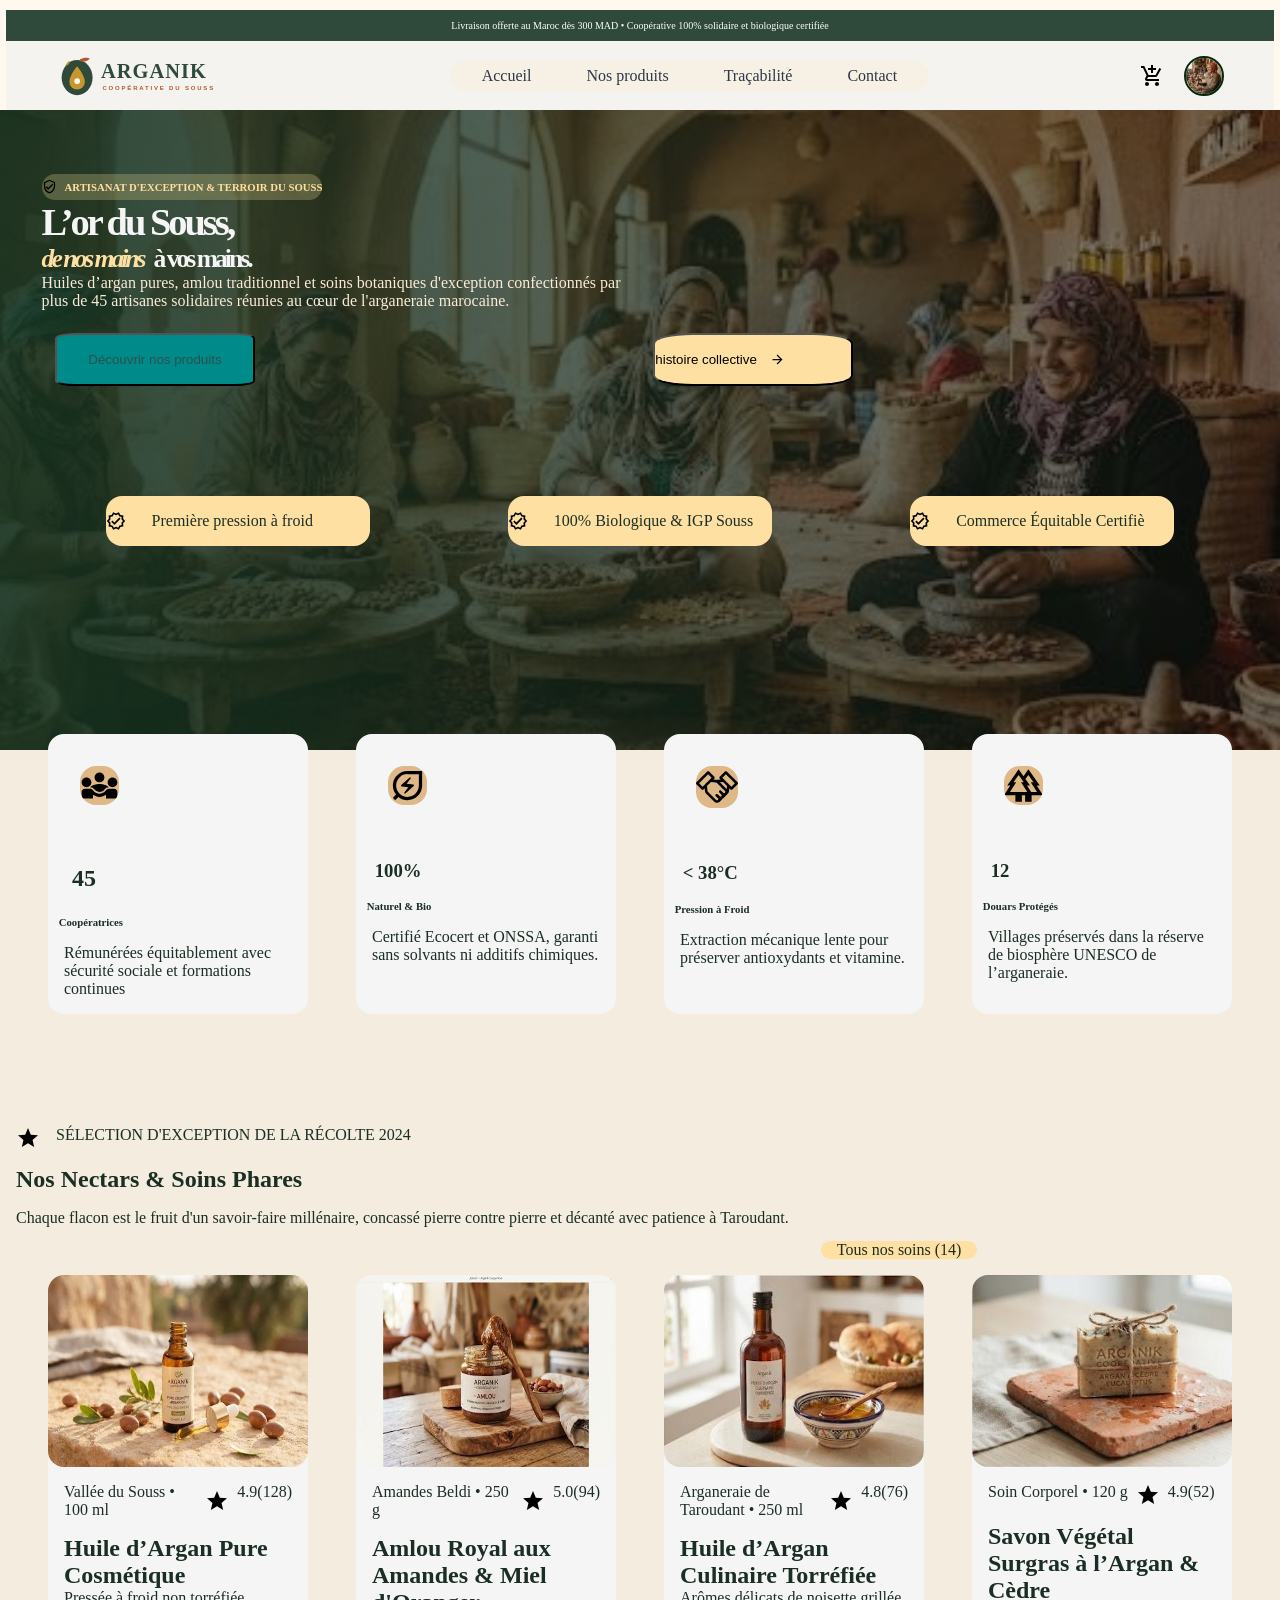
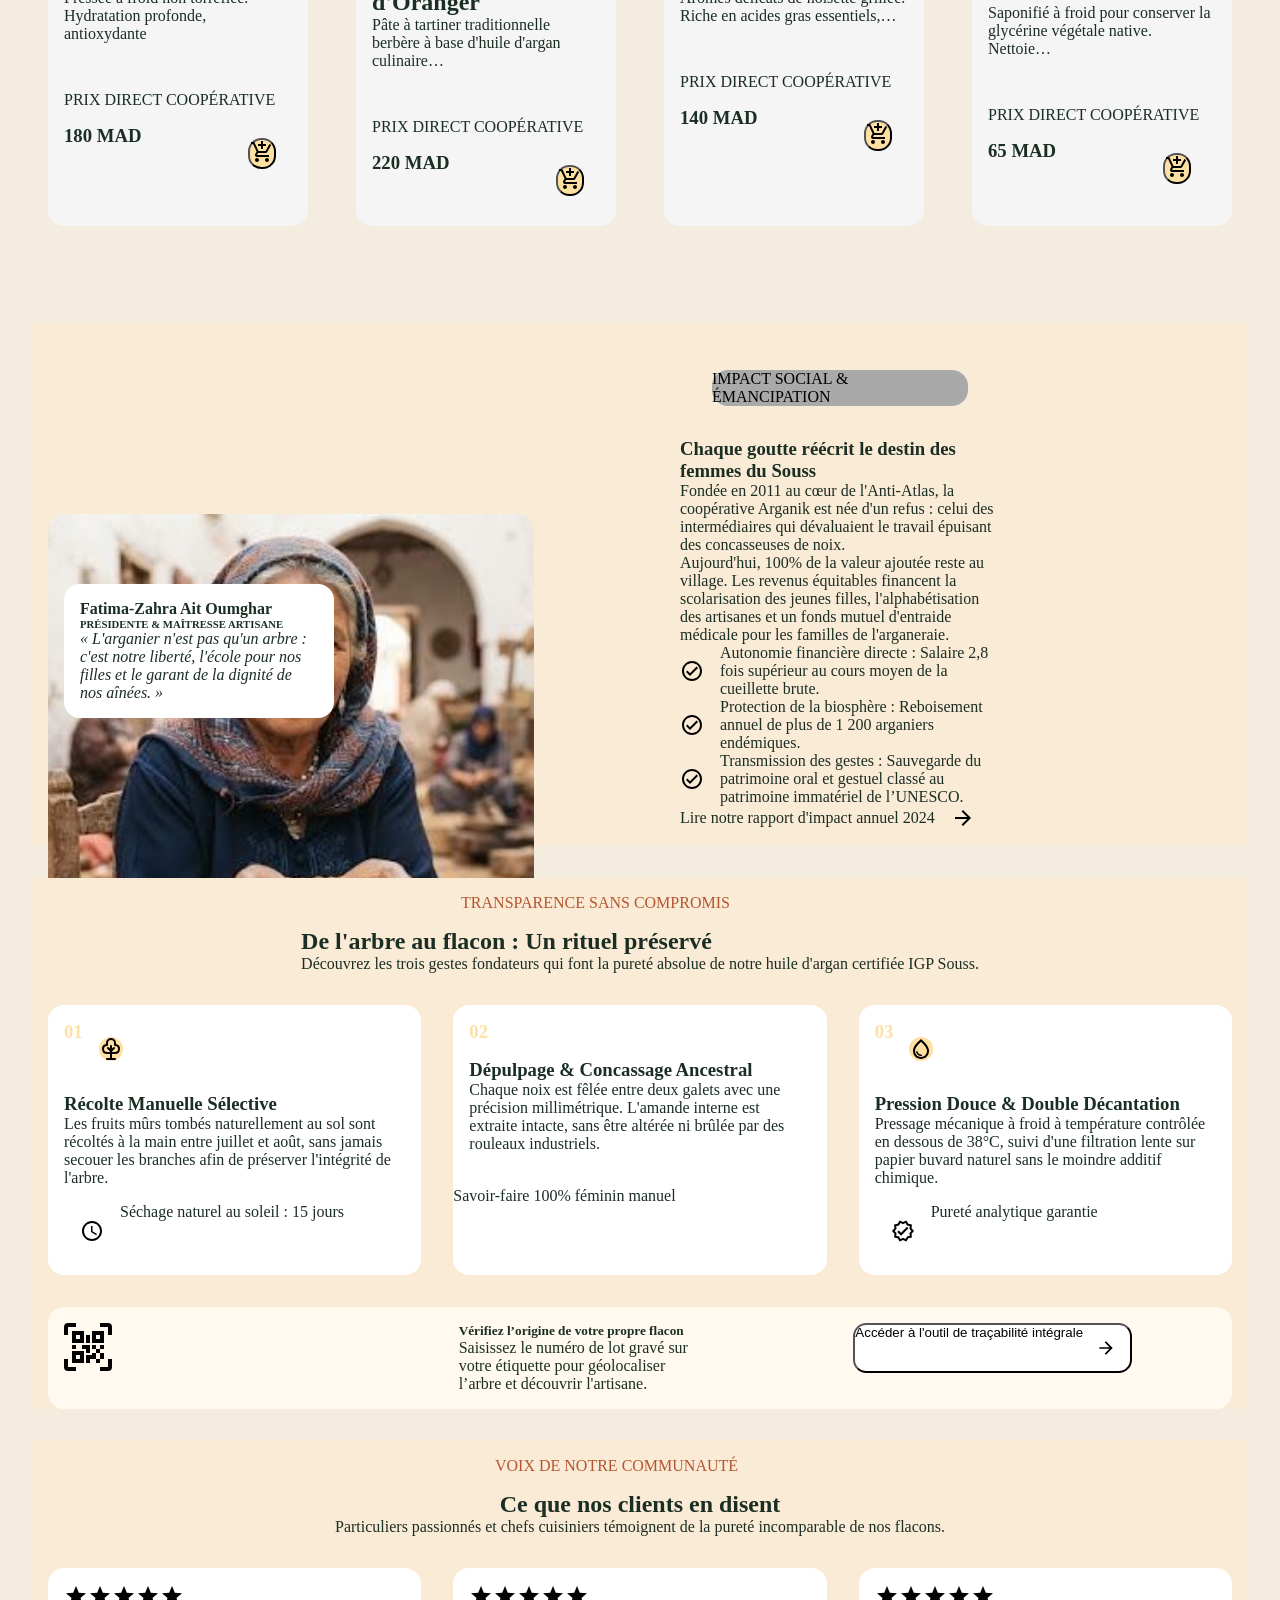
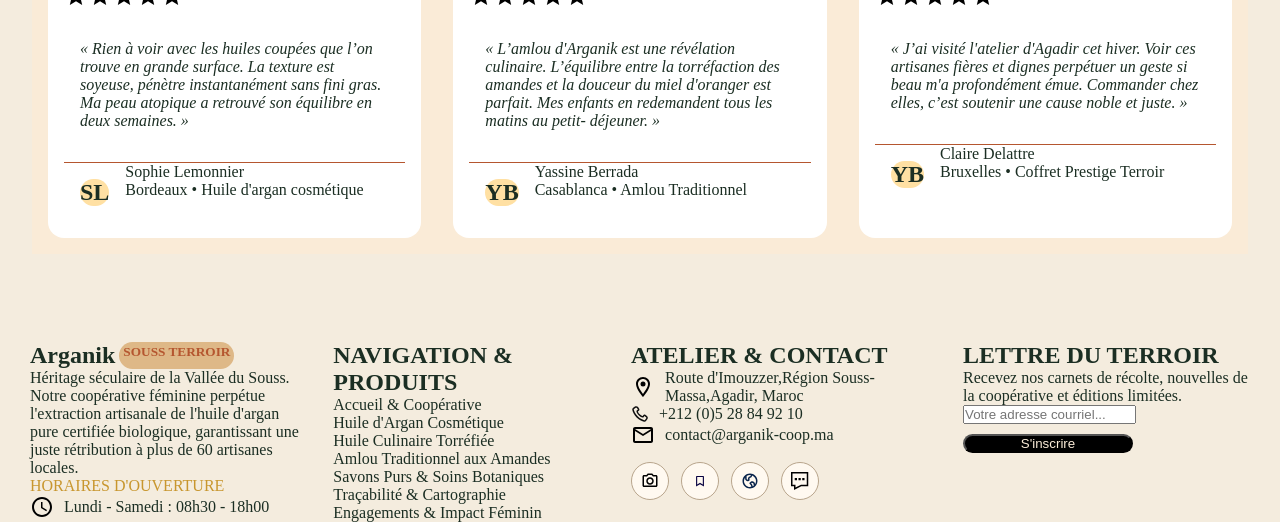
==== commit b1c212f2: "return indec main content" ====
--- a/index.html
+++ b/index.html
@@ -16,34 +16,525 @@
           biologique certifiée
         </p>
       </div>
-      
-<div class="navbar">
-  <img id="logo" src="image/arganik-logo.svg" alt="Logo Arganik" />
-
-  <input type="checkbox" id="menu-toggle">
-
-  <label for="menu-toggle" class="burger">
-    ☰
-  </label>
-
-  <nav aria-label="Navigation principale">
-       <ul class="menu">
-                    <li><a href="index.html" class="lien-actif">Accueil</a></li>
-                    <li><a href="ourProducts.html">Nos produits</a></li>
-                    <li><a href="Traçabilité.html">Traçabilité</a></li>
-                    <li><a href="contact-commande.html">Contact</a></li>
-    </ul>
-  </nav>
-
-  <div class="user">
-    <img id="panier" src="icons/ajout-panier.svg" alt="Panier">
-    <img id="profile" src="image/avatar-utilisateur.jpg" alt="Profil">
-  </div>
-</div>
-
+
+      <div class="navbar">
+        <img id="logo" src="image/arganik-logo.svg" alt="Logo Arganik" />
+
+        <input type="checkbox" id="menu-toggle" />
+
+        <label for="menu-toggle" class="burger"> ☰ </label>
+
+        <nav aria-label="Navigation principale">
+          <ul class="menu">
+            <li><a href="index.html" class="lien-actif">Accueil</a></li>
+            <li><a href="ourProducts.html">Nos produits</a></li>
+            <li><a href="Traçabilité.html">Traçabilité</a></li>
+            <li><a href="contact-commande.html">Contact</a></li>
+          </ul>
+        </nav>
+
+        <div class="user">
+          <img id="panier" src="icons/ajout-panier.svg" alt="Panier" />
+          <img id="profile" src="image/avatar-utilisateur.jpg" alt="Profil" />
+        </div>
       </div>
     </header>
-    <main></main>
+
+    <main id="Accueil" class="main-background">
+      <section class="backgrnd_img">
+        <div class="hero-icons">
+          <img src="icons/bouclier.svg" class="bouclier-icon" />
+          <h6 class="Accueil-icon-title">
+            ARTISANAT D'EXCEPTION & TERROIR DU SOUSS
+          </h6>
+        </div>
+        <div class="hero-smt">
+          <div class="hero-title">
+            <h1>L’or du Souss,</h1>
+          </div>
+          <div class="sous-title">
+            <h3 class="sous-title-1"><em>de nos mains </em></h3>
+            <h3 class="hero-title">à vos mains.</h3>
+          </div>
+        </div>
+        <div class="hero-p">
+          Huiles d’argan pures, amlou traditionnel et soins botaniques
+          d'exception confectionnés par plus de 45 artisanes solidaires réunies
+          au cœur de l'arganeraie marocaine.
+        </div>
+        <div class="buttons">
+          <article>
+            <button
+              type="submit"
+              class="button-produits"
+              href="ourProducts.html"
+            >
+              Découvrir nos produits
+            </button>
+          </article>
+          <article>
+            <button type="submit" class="button-histoire">
+              histoire collective
+              <img src="icons/fleche-droite.svg" class="icon-fleche" />
+            </button>
+          </article>
+        </div>
+        <div class="hero-certifie-home">
+          <article class="icon-certifie-home">
+            <img src="icons/certifie.svg" class="certifiee" />
+            <p class="certifiee-p">Première pression à froid</p>
+          </article>
+          <article class="icon-certifie-home">
+            <img src="icons/certifie.svg" class="certifiee" />
+            <p class="certifiee-p">100% Biologique & IGP Souss</p>
+          </article>
+          <article class="icon-certifie-home">
+            <img src="icons/certifie.svg" class="certifiee" />
+            <p class="certifiee-p">Commerce Équitable Certifiè</p>
+          </article>
+        </div>
+      </section>
+
+      <section class="background1">
+        <div class="blocks">
+          <article class="block">
+            <img src="icons/diversite.svg" class="icon-blocks" />
+            <h2 class="inside-blocks">45</h2>
+            <h6 class="inside-blocks">Coopératrices</h6>
+            <p class="inside-blocks">
+              Rémunérées équitablement avec sécurité sociale et formations
+              continues
+            </p>
+          </article>
+          <article class="block">
+            <img src="icons/feuille-energie.svg" class="icon-blocks" />
+            <h3 class="inside-blocks">100%</h3>
+            <h6 class="inside-blocks">Naturel & Bio</h6>
+            <p class="inside-blocks">
+              Certifié Ecocert et ONSSA, garanti sans solvants ni additifs
+              chimiques.
+            </p>
+          </article>
+          <article class="block">
+            <img
+              src="icons/hand-shake-handshake-svgrepo-com.svg"
+              class="hand-icon"
+            />
+            <h3 class="inside-blocks">< 38°C</h3>
+            <h6 class="inside-blocks">Pression à Froid</h6>
+            <p class="inside-blocks">
+              Extraction mécanique lente pour préserver antioxydants et
+              vitamine.
+            </p>
+          </article>
+          <article class="block">
+            <img src="icons/foret.svg" class="icon-blocks" />
+            <h3 class="inside-blocks">12</h3>
+            <h6 class="inside-blocks">Douars Protégés</h6>
+            <p class="inside-blocks">
+              Villages préservés dans la réserve de biosphère UNESCO de
+              l’arganeraie.
+            </p>
+          </article>
+        </div>
+
+        <div class="etoile">
+          <img src="icons/etoile.svg" />
+          <p>SÉLECTION D'EXCEPTION DE LA RÉCOLTE 2024</p>
+        </div>
+
+        <div class="home-title">
+          <h1>Nos Nectars & Soins Phares</h1>
+        </div>
+
+        <div class="home-p">
+          <div>
+            <p>
+              Chaque flacon est le fruit d'un savoir-faire millénaire, concassé
+              pierre contre pierre et décanté avec patience à Taroudant.
+            </p>
+          </div>
+          <div class="home-a">
+            <p>Tous nos soins (14)</p>
+          </div>
+        </div>
+
+        <div class="blocks">
+          <article class="block">
+            <img
+              src="imgproduct/huile-argan-culinaire-03 (1).jpg"
+              class="huile-img1"
+              alt="huile d'argan"
+            />
+            <div class="prduct-home-1">
+              <p>Vallée du Souss • 100 ml</p>
+              <img src="icons/etoile.svg" />
+              <p>4.9(128)</p>
+            </div>
+            <div class="home-productinfo">
+              <h2>Huile d’Argan Pure Cosmétique</h2>
+              <p>
+                Pressée à froid non torréfiée. Hydratation profonde,
+                antioxydante
+              </p>
+            </div>
+            <div class="home-prix">
+              <p>PRIX DIRECT COOPÉRATIVE</p>
+            </div>
+            <div class="home-achat">
+              <h3>180 MAD</h3>
+              <button class="home-panier-button">
+                <img src="icons/ajout-panier.svg" />
+              </button>
+            </div>
+          </article>
+
+          <article class="block">
+            <img
+              src="imgproduct/huile-argan-culinaire-01 (1).jpg"
+              class="huile-img2"
+              alt="amlou royal"
+            />
+            <div class="prduct-home-1">
+              <p>Amandes Beldi • 250 g</p>
+              <img src="icons/etoile.svg" />
+              <p>5.0(94)</p>
+            </div>
+
+            <div class="home-productinfo">
+              <h2>Amlou Royal aux Amandes & Miel d'Oranger</h2>
+              <p>
+                Pâte à tartiner traditionnelle berbère à base d'huile d'argan
+                culinaire…
+              </p>
+            </div>
+
+            <div class="home-prix">
+              <p>PRIX DIRECT COOPÉRATIVE</p>
+            </div>
+
+            <div class="home-achat">
+              <h3>220 MAD</h3>
+              <button class="home-panier-button">
+                <img src="icons/ajout-panier.svg" />
+              </button>
+            </div>
+          </article>
+
+          <article class="block">
+            <img
+              src="imgproduct/huile-argan-cosmetique-01 (1).jpg"
+              class="huile-img3"
+              alt="huile d'argan"
+            />
+
+            <div class="prduct-home-1">
+              <p>Arganeraie de Taroudant • 250 ml</p>
+              <img src="icons/etoile.svg" />
+              <p>4.8(76)</p>
+            </div>
+            <div class="home-productinfo">
+              <h2>Huile d’Argan Culinaire Torréfiée</h2>
+              <p>
+                Arômes délicats de noisette grillée. Riche en acides gras
+                essentiels,…
+              </p>
+            </div>
+
+            <div class="home-prix">
+              <p>PRIX DIRECT COOPÉRATIVE</p>
+            </div>
+
+            <div class="home-achat">
+              <h3>140 MAD</h3>
+              <button class="home-panier-button">
+                <img src="icons/ajout-panier.svg" />
+              </button>
+            </div>
+          </article>
+
+          <article class="block">
+            <img
+              src="imgproduct/serum-argan-figue-barbarie (1).jpg"
+              class="huile-img4"
+              alt="savon végétal"
+            />
+
+            <div class="prduct-home-1">
+              <p>Soin Corporel • 120 g</p>
+              <img src="icons/etoile.svg" />
+              <p>4.9(52)</p>
+            </div>
+            <div class="home-productinfo">
+              <h2>Savon Végétal Surgras à l’Argan & Cèdre</h2>
+              <p>
+                Saponifié à froid pour conserver la glycérine végétale native.
+                Nettoie…
+              </p>
+            </div>
+
+            <div class="home-prix">
+              <p>PRIX DIRECT COOPÉRATIVE</p>
+            </div>
+            <div class="home-achat">
+              <h3>65 MAD</h3>
+              <button class="home-panier-button">
+                <img src="icons/ajout-panier.svg" />
+              </button>
+            </div>
+          </article>
+        </div>
+      </section>
+
+      <section class="background">
+        <div class="home-pic-pstn">
+          <article class="women-infos">
+            <div class="women-infos-d">
+              <div class="women-infos-txt">
+                <h4>Fatima-Zahra Ait Oumghar</h4>
+                <h6>PRÉSIDENTE & MAÎTRESSE ARTISANE</h6>
+                <p>
+                  <em
+                    >« L'arganier n'est pas qu'un arbre : c'est notre liberté,
+                    l'école pour nos filles et le garant de la dignité de nos
+                    aînées. »</em
+                  >
+                </p>
+              </div>
+            </div>
+            <img
+              src="image/impact-presidente-fatima-zahra.jpg"
+              alt="Fatima-Zahra Ait Oumghar, artisane de l'arganier"
+            />
+          </article>
+
+          <article class="home-smt">
+            <div class="home-sprt">
+              <p>IMPACT SOCIAL & ÉMANCIPATION</p>
+            </div>
+            <h1>Chaque goutte réécrit le destin des femmes du Souss</h1>
+            <div class="home-title2">
+              <p>
+                Fondée en 2011 au cœur de l'Anti-Atlas, la coopérative Arganik
+                est née d'un refus : celui des intermédiaires qui dévaluaient le
+                travail épuisant des concasseuses de noix.
+              </p>
+              <p>
+                Aujourd'hui, 100% de la valeur ajoutée reste au village. Les
+                revenus équitables financent la scolarisation des jeunes filles,
+                l'alphabétisation des artisanes et un fonds mutuel d'entraide
+                médicale pour les familles de l'arganeraie.
+              </p>
+            </div>
+            <div class="home-iconss">
+              <img src="icons/coche-cercle.svg" />
+              <p>
+                Autonomie financière directe : Salaire 2,8 fois supérieur au
+                cours moyen de la cueillette brute.
+              </p>
+            </div>
+            <div class="home-iconss">
+              <img src="icons/coche-cercle.svg" />
+              <p>
+                Protection de la biosphère : Reboisement annuel de plus de 1 200
+                arganiers endémiques.
+              </p>
+            </div>
+            <div class="home-iconss">
+              <img src="icons/coche-cercle.svg" />
+              <p>
+                Transmission des gestes : Sauvegarde du patrimoine oral et
+                gestuel classé au patrimoine immatériel de l’UNESCO.
+              </p>
+            </div>
+            <div class="home-iconss">
+              <p>Lire notre rapport d'impact annuel 2024</p>
+              <img src="icons/fleche-droite.svg" />
+            </div>
+          </article>
+        </div>
+      </section>
+
+      <section class="background">
+        <div class="home-cntr">
+          <p class="home-ST">TRANSPARENCE SANS COMPROMIS</p>
+          <h1>De l'arbre au flacon : Un rituel préservé</h1>
+          <p>
+            Découvrez les trois gestes fondateurs qui font la pureté absolue de
+            notre huile d'argan certifiée IGP Souss.
+          </p>
+        </div>
+        <div class="home-blocks3-">
+          <article class="home-block3">
+            <div class="home-block3-n">
+              <h1>01</h1>
+              <img
+                src="icons/tree-branch-4-svgrepo-com.svg"
+                class="tree-icon"
+              />
+            </div>
+            <div class="home-block3-txt">
+              <h3>Récolte Manuelle Sélective</h3>
+              <p>
+                Les fruits mûrs tombés naturellement au sol sont récoltés à la
+                main entre juillet et août, sans jamais secouer les branches
+                afin de préserver l'intégrité de l'arbre.
+              </p>
+            </div>
+            <div class="block3-icons">
+              <img src="icons/horloge.svg" class="horloge-icon" />
+              <p>Séchage naturel au soleil : 15 jours</p>
+            </div>
+          </article>
+          <article class="home-block3">
+            <div class="home-block3-n">
+              <h1>02</h1>
+              <img src="" />
+            </div>
+            <div class="home-block3-txt">
+              <h3>Dépulpage & Concassage Ancestral</h3>
+              <p>
+                Chaque noix est fêlée entre deux galets avec une précision
+                millimétrique. L'amande interne est extraite intacte, sans être
+                altérée ni brûlée par des rouleaux industriels.
+              </p>
+            </div>
+            <div>
+              <img src="" />
+              <p>Savoir-faire 100% féminin manuel</p>
+            </div>
+          </article>
+          <article class="home-block3">
+            <div class="home-block3-n">
+              <h1>03</h1>
+              <img src="icons/goutte.svg" class="goutte-icon" />
+            </div>
+            <div class="home-block3-txt">
+              <h3>Pression Douce & Double Décantation</h3>
+              <p>
+                Pressage mécanique à froid à température contrôlée en dessous de
+                38°C, suivi d'une filtration lente sur papier buvard naturel
+                sans le moindre additif chimique.
+              </p>
+            </div>
+            <div class="block3-icons">
+              <img src="icons/certifie.svg" class="horloge-icon" />
+              <p>Pureté analytique garantie</p>
+            </div>
+          </article>
+        </div>
+        <div class="home-scan">
+          <div class="scan">
+            <img src="icons/scan-qrcode-svgrepo-com.svg" class="scan-icon" />
+          </div>
+          <div class="scan-txt">
+            <h5>Vérifiez l’origine de votre propre flacon</h5>
+            <p>
+              Saisissez le numéro de lot gravé sur votre étiquette pour
+              géolocaliser l’arbre et découvrir l'artisane.
+            </p>
+          </div>
+          <div class="scan-button">
+            <button class="scan-button-">
+              <p>Accéder à l'outil de traçabilité intégrale</p>
+              <img src="icons/fleche-droite.svg" class="scan-flech" />
+            </button>
+          </div>
+        </div>
+      </section>
+      <section class="background">
+        <div class="home-cntr">
+          <p class="home-ST">VOIX DE NOTRE COMMUNAUTÉ</p>
+          <h1 class="home-t1">Ce que nos clients en disent</h1>
+          <p>
+            Particuliers passionnés et chefs cuisiniers témoignent de la pureté
+            incomparable de nos flacons.
+          </p>
+        </div>
+
+        <div class="home-blocks3-">
+          <div class="home-block3">
+            <div class="fivestars">
+              <img src="icons/etoile.svg" />
+              <img src="icons/etoile.svg" />
+              <img src="icons/etoile.svg" />
+              <img src="icons/etoile.svg" />
+              <img src="icons/etoile.svg" />
+            </div>
+            <p class="block3-p">
+              <em
+                >« Rien à voir avec les huiles coupées que l’on trouve en grande
+                surface. La texture est soyeuse, pénètre instantanément sans
+                fini gras. Ma peau atopique a retrouvé son équilibre en deux
+                semaines. »</em
+              >
+            </p>
+            <div class="clients">
+              <article class="clients-pfp">
+                <h2>SL</h2>
+              </article>
+              <article>
+                <p>Sophie Lemonnier</p>
+                <p>Bordeaux • Huile d'argan cosmétique</p>
+              </article>
+            </div>
+          </div>
+          <div class="home-block3">
+            <div class="fivestars">
+              <img src="icons/etoile.svg" />
+              <img src="icons/etoile.svg" />
+              <img src="icons/etoile.svg" />
+              <img src="icons/etoile.svg" />
+              <img src="icons/etoile.svg" />
+            </div>
+            <p class="block3-p">
+              <em
+                >« L’amlou d'Arganik est une révélation culinaire. L’équilibre
+                entre la torréfaction des amandes et la douceur du miel
+                d'oranger est parfait. Mes enfants en redemandent tous les
+                matins au petit- déjeuner. »</em
+              >
+            </p>
+            <div class="clients">
+              <article class="clients-pfp">
+                <h2>YB</h2>
+              </article>
+              <article>
+                <p>Yassine Berrada</p>
+                <p>Casablanca • Amlou Traditionnel</p>
+              </article>
+            </div>
+          </div>
+          <div class="home-block3">
+            <div class="fivestars">
+              <img src="icons/etoile.svg" />
+              <img src="icons/etoile.svg" />
+              <img src="icons/etoile.svg" />
+              <img src="icons/etoile.svg" />
+              <img src="icons/etoile.svg" />
+            </div>
+            <p class="block3-p">
+              <em
+                >« J’ai visité l'atelier d'Agadir cet hiver. Voir ces artisanes
+                fières et dignes perpétuer un geste si beau m'a profondément
+                émue. Commander chez elles, c’est soutenir une cause noble et
+                juste. »</em
+              >
+            </p>
+            <div class="clients">
+              <article class="clients-pfp">
+                <h2>YB</h2>
+              </article>
+              <article>
+                <p>Claire Delattre</p>
+                <p>Bruxelles • Coffret Prestige Terroir</p>
+              </article>
+            </div>
+          </div>
+        </div>
+      </section>
+    </main>
+
     <footer class="footer">
       <div class="footer-conteneur">
         <div class="pied-haut">
@@ -115,108 +606,5 @@
         </div>
       </div>
     </footer>
-
-    <!-- <footer>
-      <div class="footer-conteneur">
-        <div class="pied-haut">
-          <div>
-            <div class="footer-h2">
-              <h2>Arganik</h2>
-              <h5 class="footer-pretitle">SOUSS TERROIR</h5>
-            </div>
-            <p>
-              Héritage séculaire de la Vallée du Souss. Notre coopérative
-              féminine perpétue l'extraction artisanale de l'huile d'argan pure
-              certifiée biologique, garantissant une juste rétribution à plus de
-              60 artisanes locales.
-            </p>
-            <p class="color">HORAIRES D'OUVERTURE</p>
-            <div class="footer-icons">
-              <img src="icons/horloge.svg" alt="" />
-              <p>Lundi - Samedi : 08h30 - 18h00</p>
-            </div>
-          </div>
-          <div>
-            <h2>NAVIGATION & PRODUITS</h2>
-            <p>Accueil & Coopérative</p>
-            <p>Huile d'Argan Cosmétique</p>
-            <p>Huile Culinaire Torréfiée</p>
-            <p>Amlou Traditionnel aux Amandes</p>
-            <p>Savons Purs & Soins Botaniques</p>
-            <p>Traçabilité & Cartographie</p>
-            <p>Engagements & Impact Féminin</p>
-          </div>
-          <div>
-            <h2>ATELIER & CONTACT</h2>
-            <div class="footer-icons">
-              <img src="icons/localisation.svg" />
-              <p>Route d'Imouzzer,Région Souss-Massa,Agadir, Maroc</p>
-            </div>
-            <div class="footer-icons">
-              <img src="icons/call-receive-svgrepo-com.svg" class="call-icon" />
-              <p>+212 (0)5 28 84 92 10</p>
-            </div>
-            <div class="footer-icons">
-              <img src="icons/email.svg" />
-              <p>contact@arganik-coop.ma</p>
-            </div>
-            <div class="footer-icons">
-              <div class="icons">
-                <img src="icons/appareil-photo.svg" class="icon" />
-              </div>
-              <div class="icons">
-                <img src="icons/save-svgrepo-com.svg" class="icon" />
-              </div>
-              <div class="icons">
-                <img src="icons/world-2-svgrepo-com.svg" class="icon" />
-              </div>
-              <div class="icons">
-                <img src="icons/contact-us-svgrepo-com.svg" class="icon" />
-              </div>
-            </div>
-          </div>
-          <div>
-            <h2>LETTRE DU TERROIR</h2>
-            <p>
-              Recevez nos carnets de récolte, nouvelles de la coopérative et
-              éditions limitées.
-            </p>
-            <input type="text" placeholder="Votre adresse courriel..." />
-            <button type="submit" class="footer-button">S'inscrire</button>
-          </div>
-        </div>
-
-        <div class="lower-bottom">
-          <div>
-            <img src="img/certifie.png" alt="" />
-            <p>CERTIFIÉ BIOLOGIQUE MAROC</p>
-          </div>
-
-          <div>
-            <img src="img/feuille-eco.png" alt="" />
-            <p>ECOCERT COSMÉTIQUE NATUREL</p>
-          </div>
-
-          <div>
-            <img src="img/groupe.png" alt="" />
-            <p>COMMERCE ÉQUITABLE SOLIDAIRE</p>
-          </div>
-
-          <div>
-            <img src="img/etoile-vide.png" alt="" />
-            <p>IGP ARGANE DU SOUSS</p>
-          </div>
-        </div>
-
-        <div class="lower-bottom2">
-          <p>© 2025 Coopérative Féminine Arganik. Tous droits réservés.</p>
-          <div class="lower-bottom3">
-            <p>Mentions légales</p>
-            <p>Politique de confidentialité</p>
-            <p>Conditions de vente</p>
-          </div>
-        </div>
-      </div>
-    </footer> -->
   </body>
 </html>
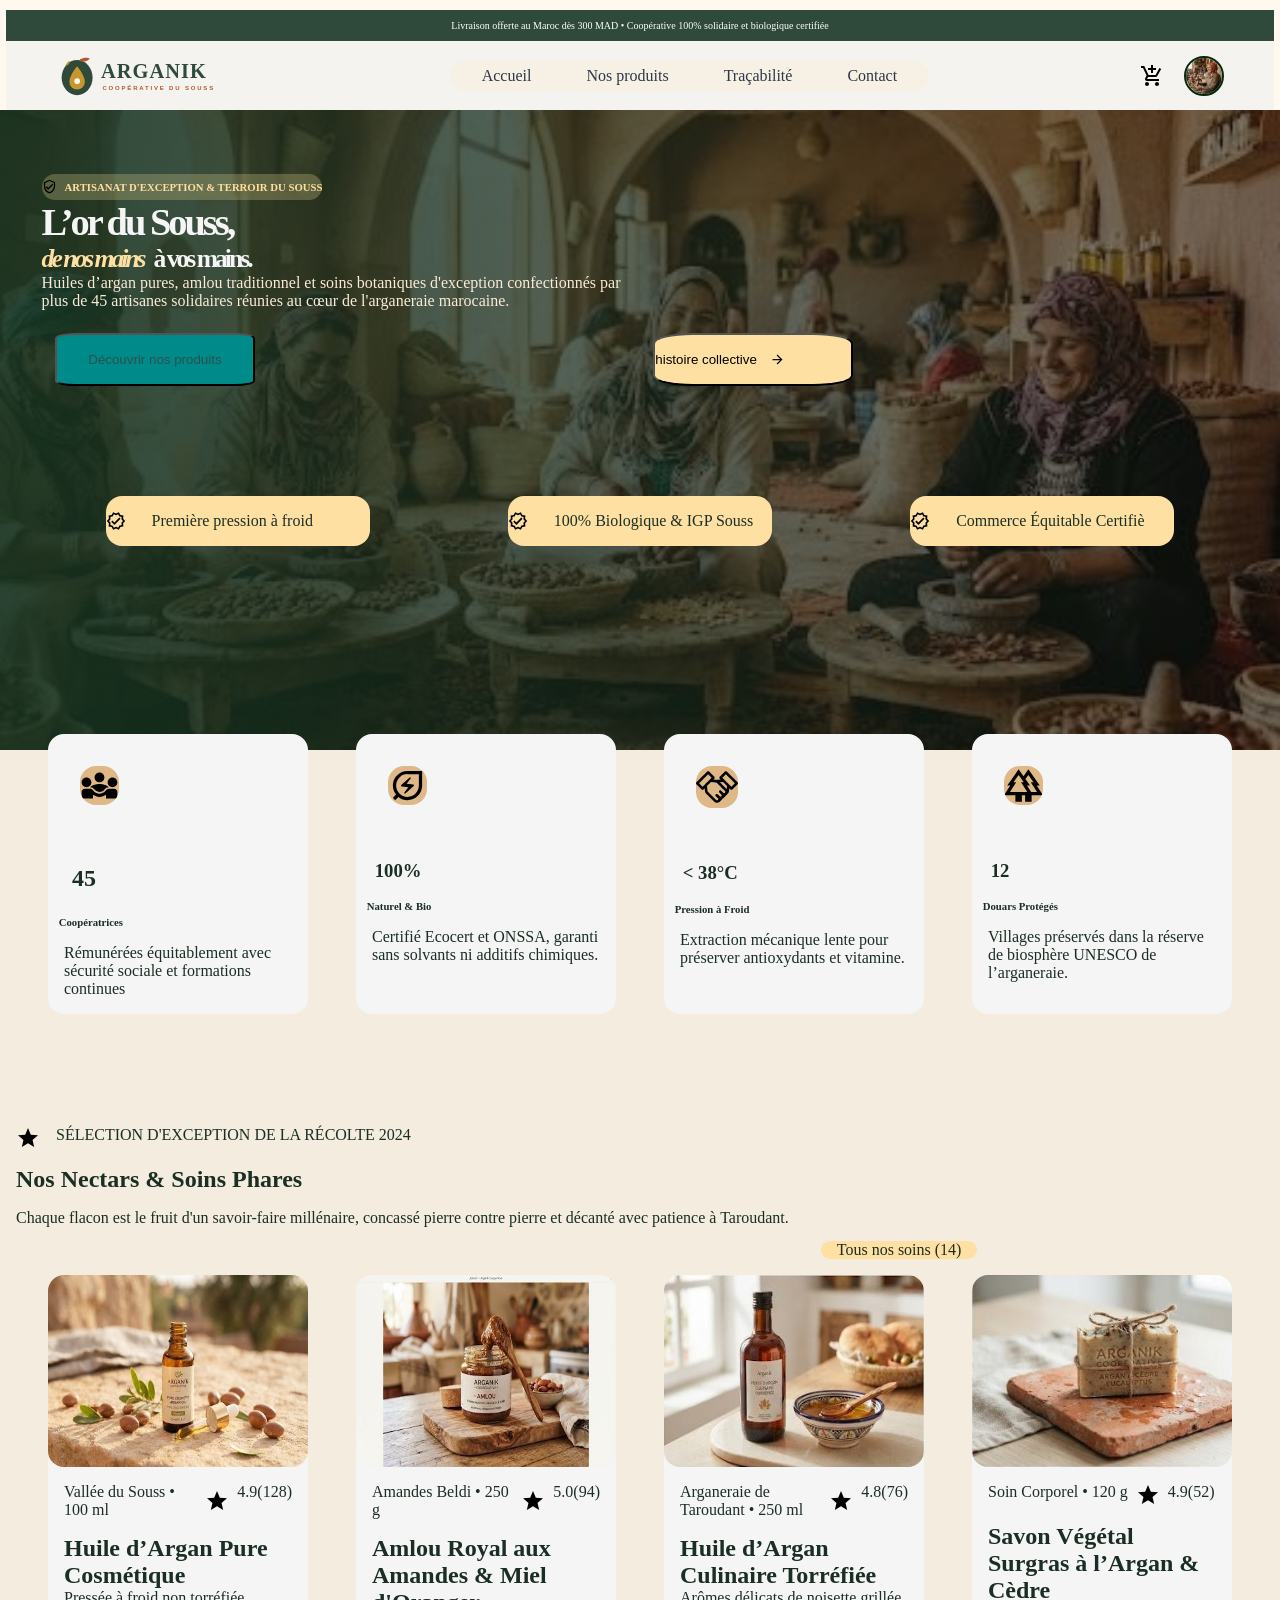
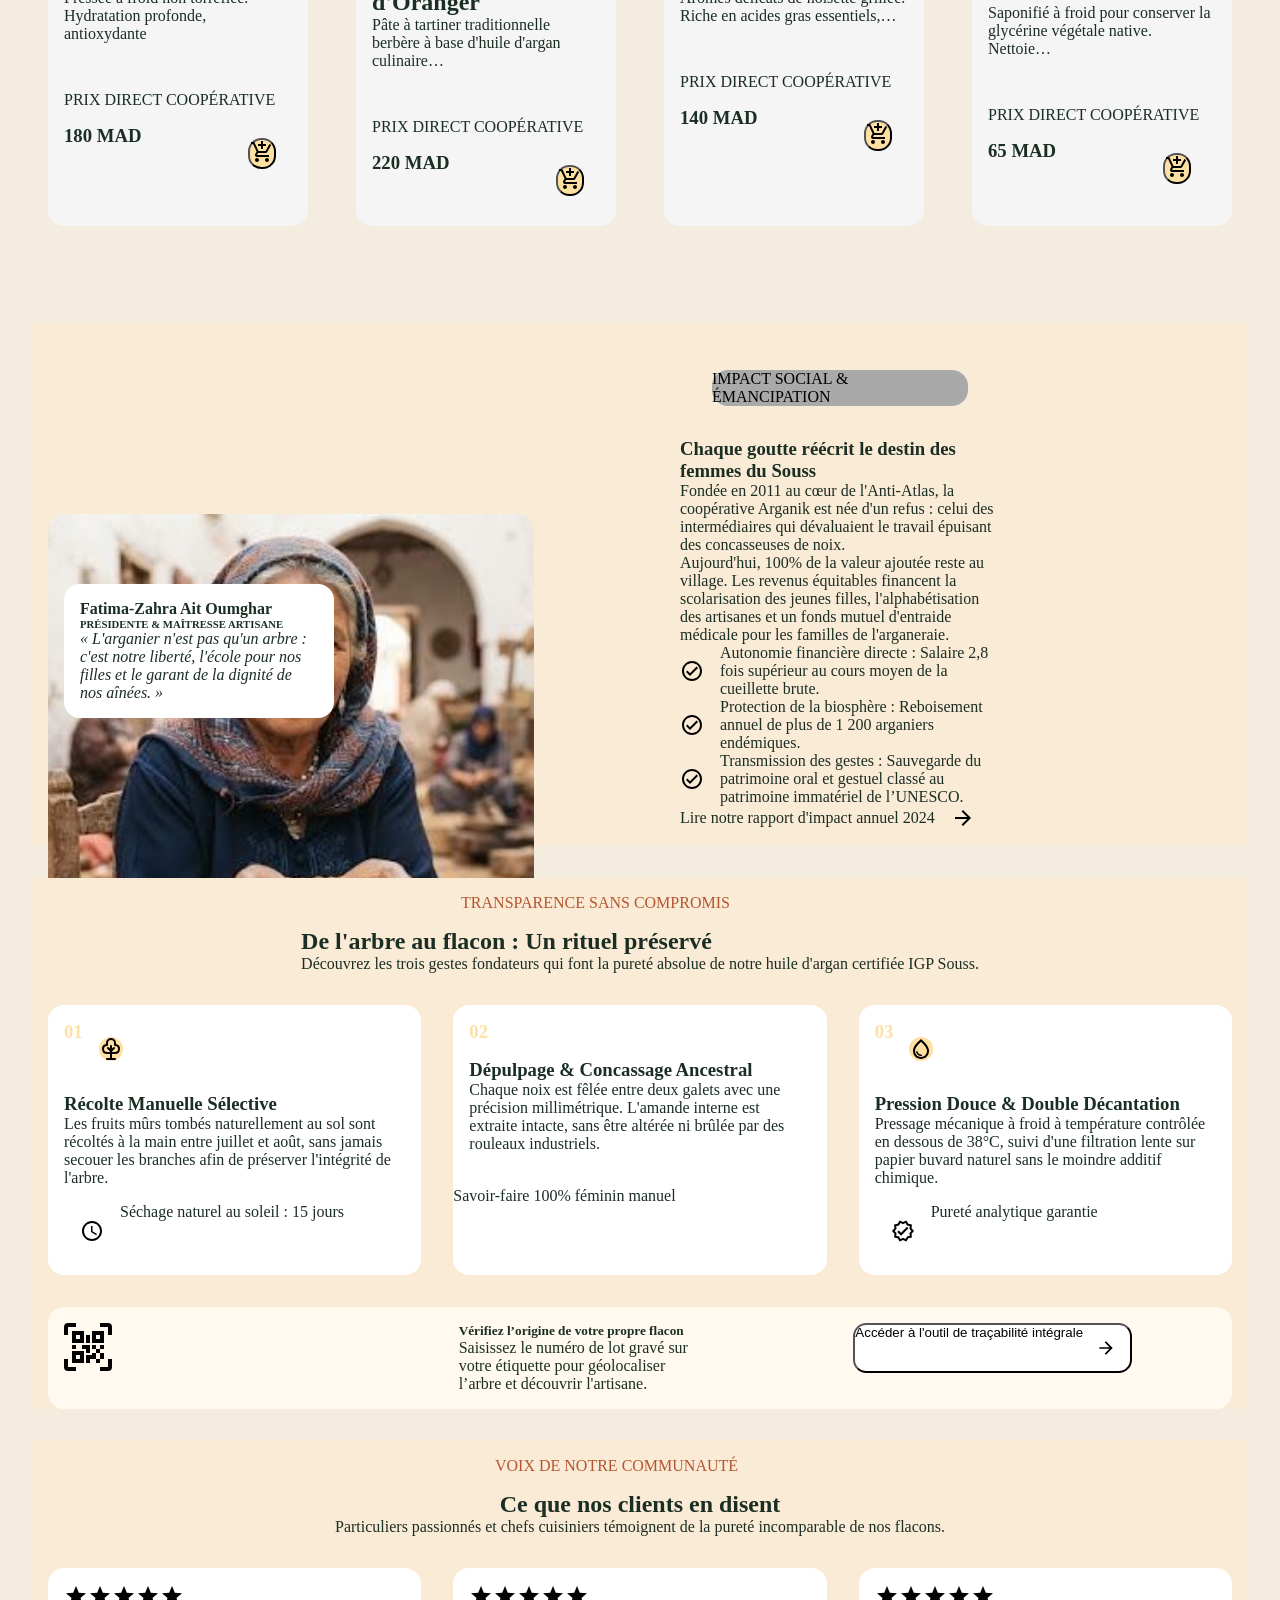
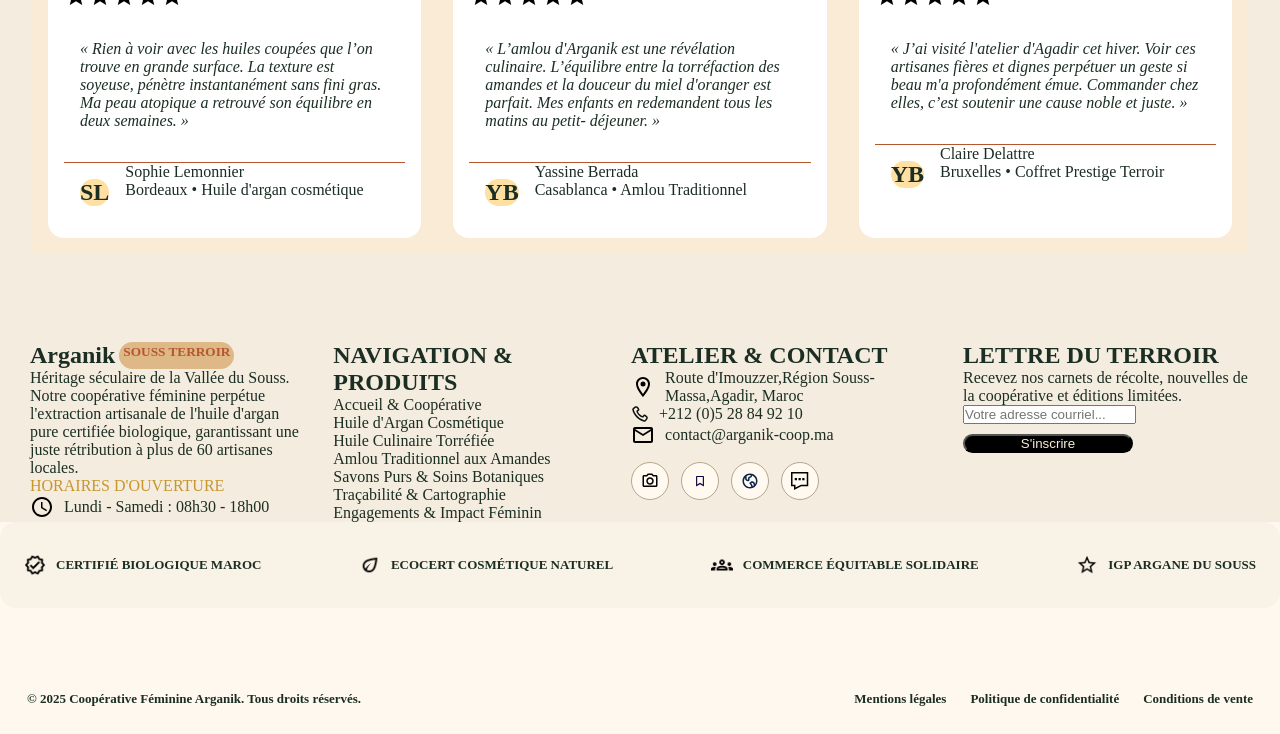
==== commit 133ddf96: "finaliser le site" ====
--- a/index.html
+++ b/index.html
@@ -534,7 +534,7 @@
         </div>
       </section>
     </main>
-
+ <!-- Footer -->
     <footer class="footer">
       <div class="footer-conteneur">
         <div class="pied-haut">
@@ -551,7 +551,7 @@
             </p>
             <p class="color">HORAIRES D'OUVERTURE</p>
             <div class="footer-icons">
-              <img src="icons/horloge.svg" />
+              <img src="icons/horloge.svg" alt="" />
               <p>Lundi - Samedi : 08h30 - 18h00</p>
             </div>
           </div>
@@ -604,6 +604,36 @@
             <button type="submit" class="footer-button">S'inscrire</button>
           </div>
         </div>
+        <div class="lower-bottom">
+          <div>
+            <img src="img/certifie.png" alt="" />
+            <p>CERTIFIÉ BIOLOGIQUE MAROC</p>
+          </div>
+
+          <div>
+            <img src="img/feuille-eco.png" alt="" />
+            <p>ECOCERT COSMÉTIQUE NATUREL</p>
+          </div>
+
+          <div>
+            <img src="img/groupe.png" alt="" />
+            <p>COMMERCE ÉQUITABLE SOLIDAIRE</p>
+          </div>
+
+          <div>
+            <img src="img/etoile-vide.png" alt="" />
+            <p>IGP ARGANE DU SOUSS</p>
+          </div>
+        </div>
+
+        <div class="lower-bottom2">
+          <p>© 2025 Coopérative Féminine Arganik. Tous droits réservés.</p>
+          <div class="lower-bottom3">
+            <p>Mentions légales</p>
+            <p>Politique de confidentialité</p>
+            <p>Conditions de vente</p>
+          </div>
+        </div>
       </div>
     </footer>
   </body>
